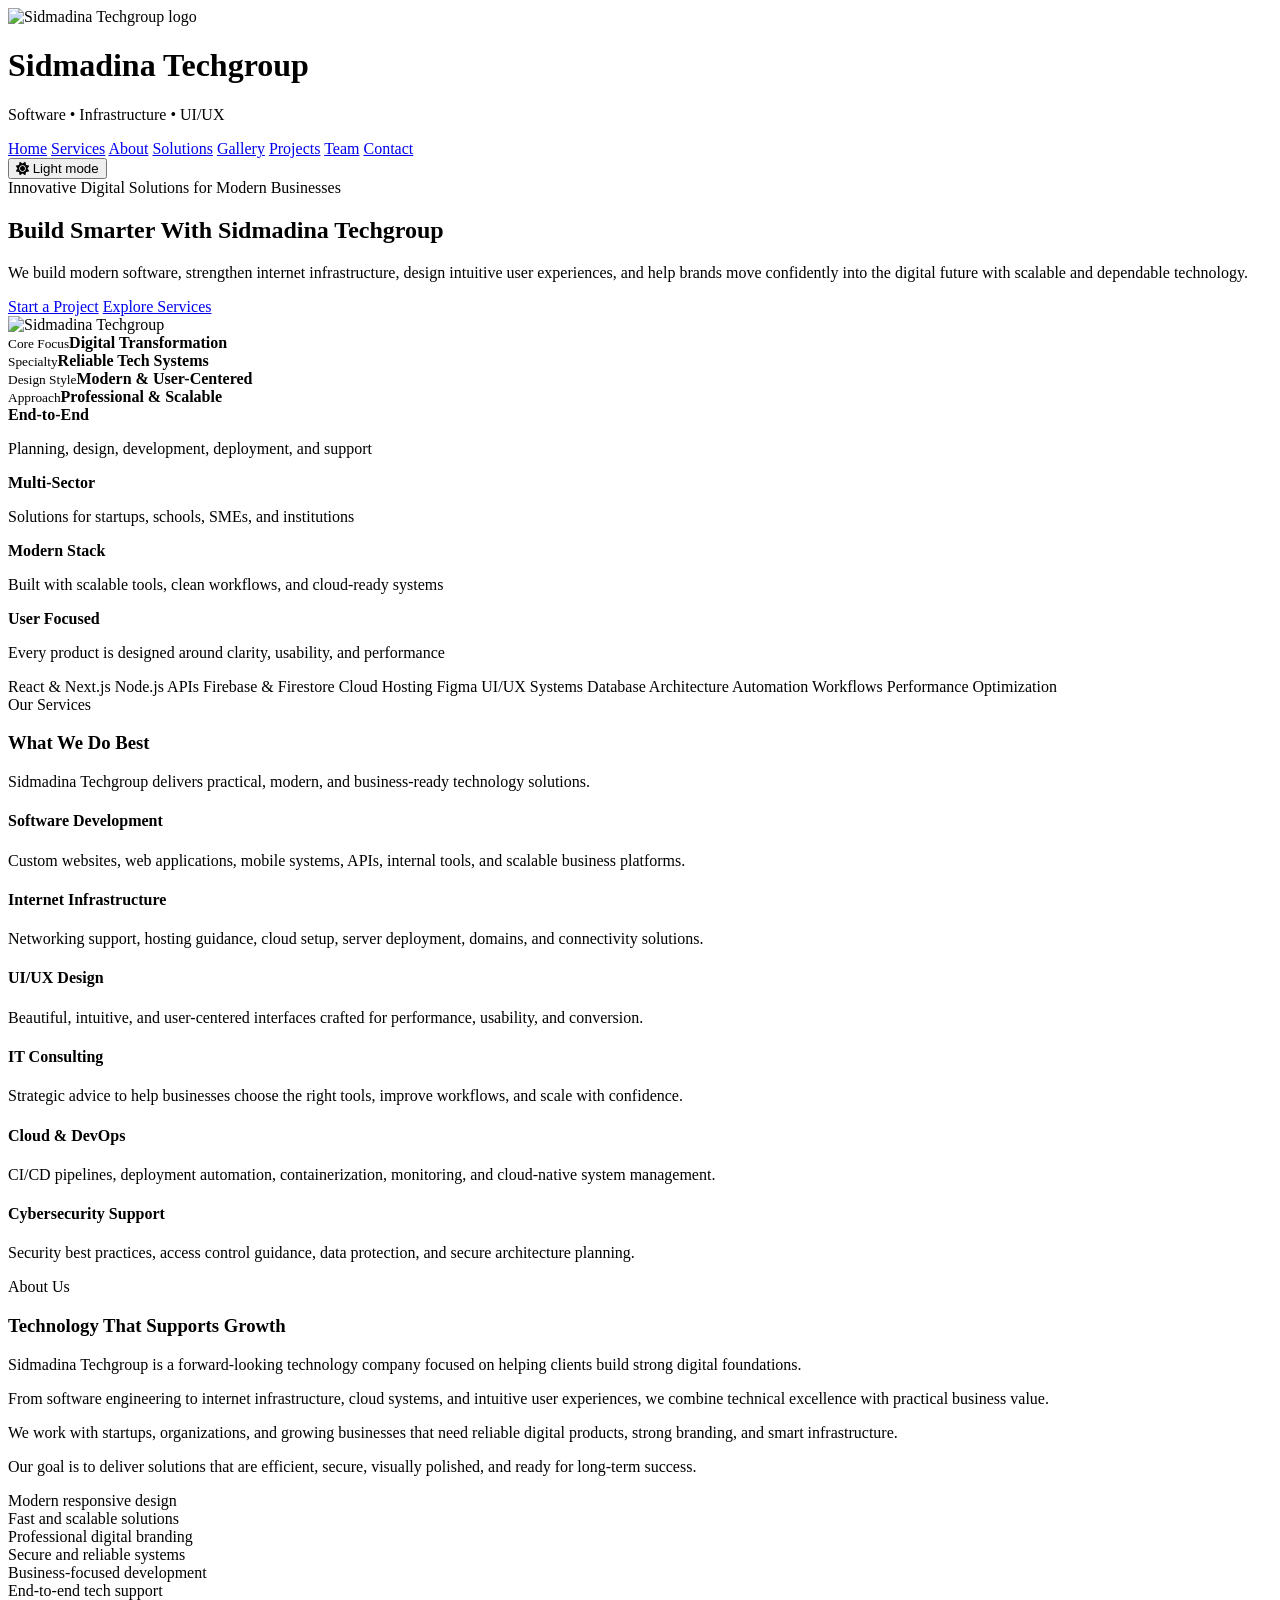
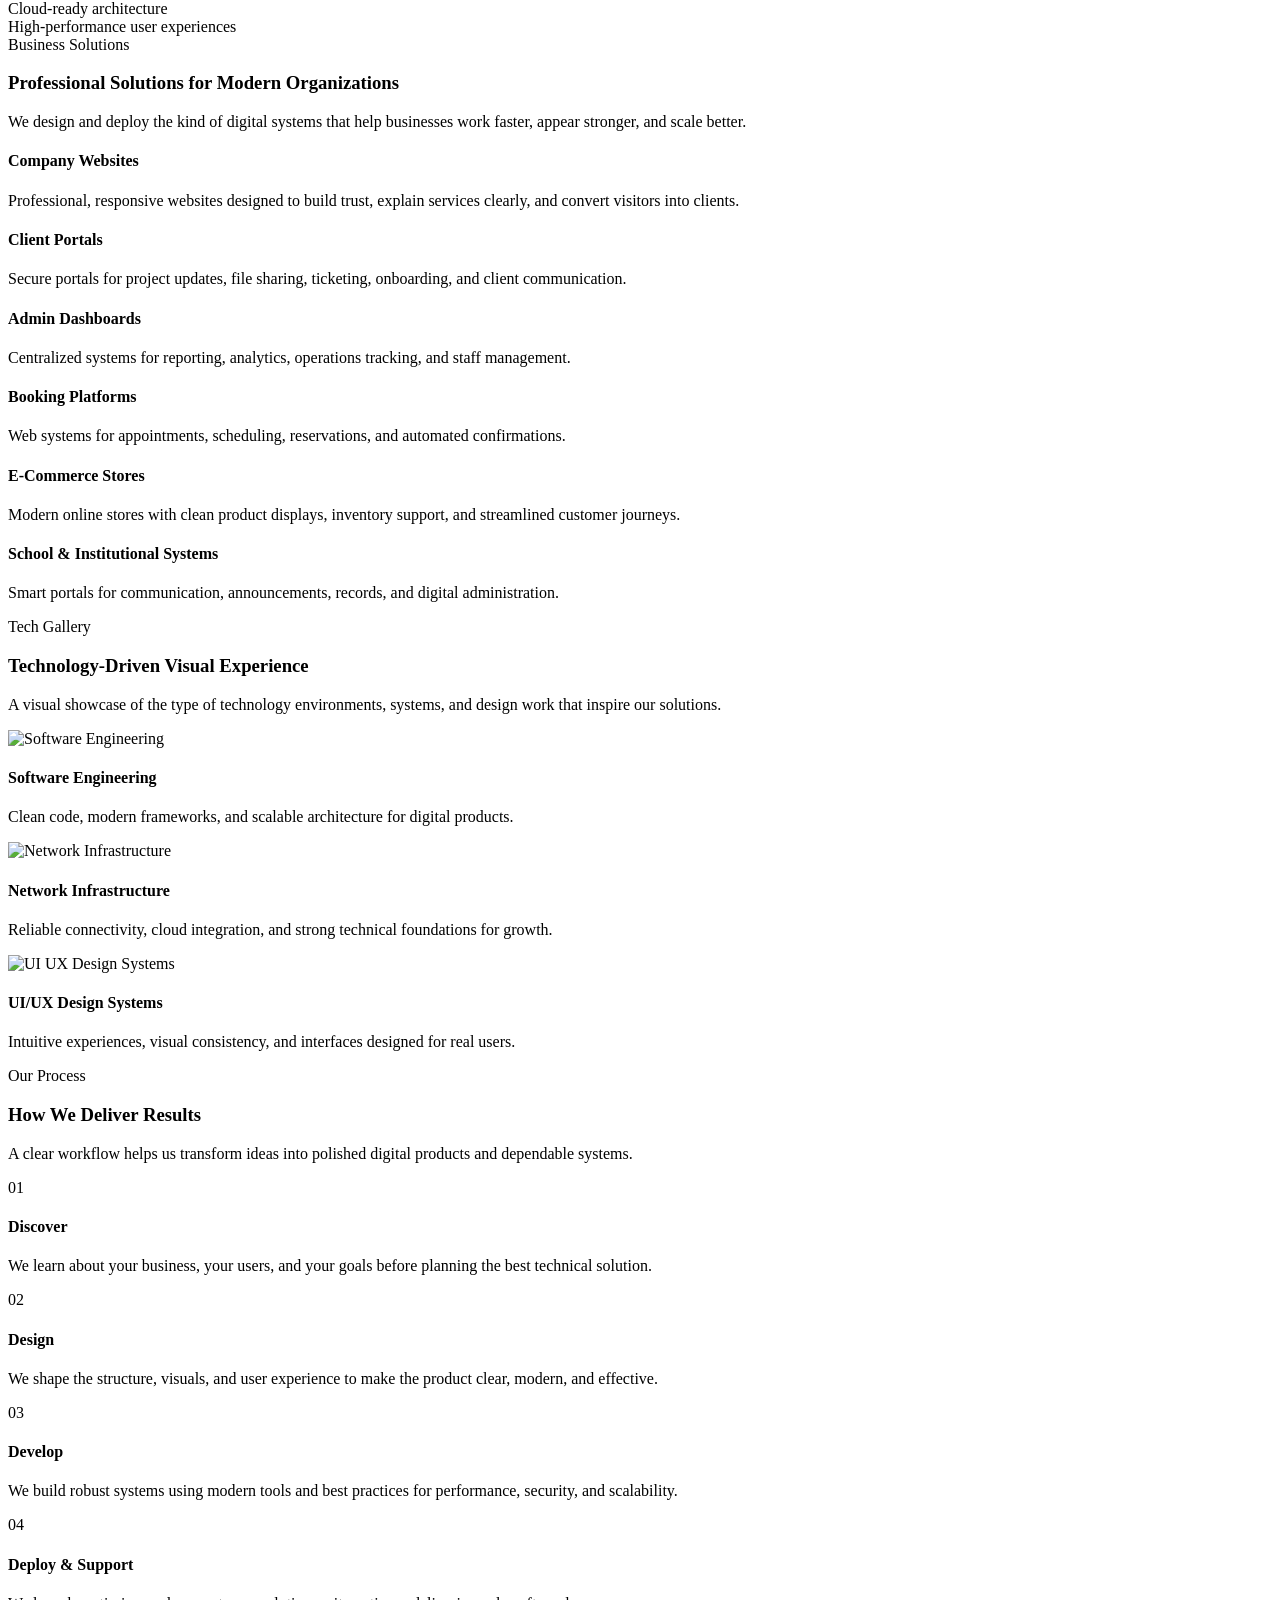
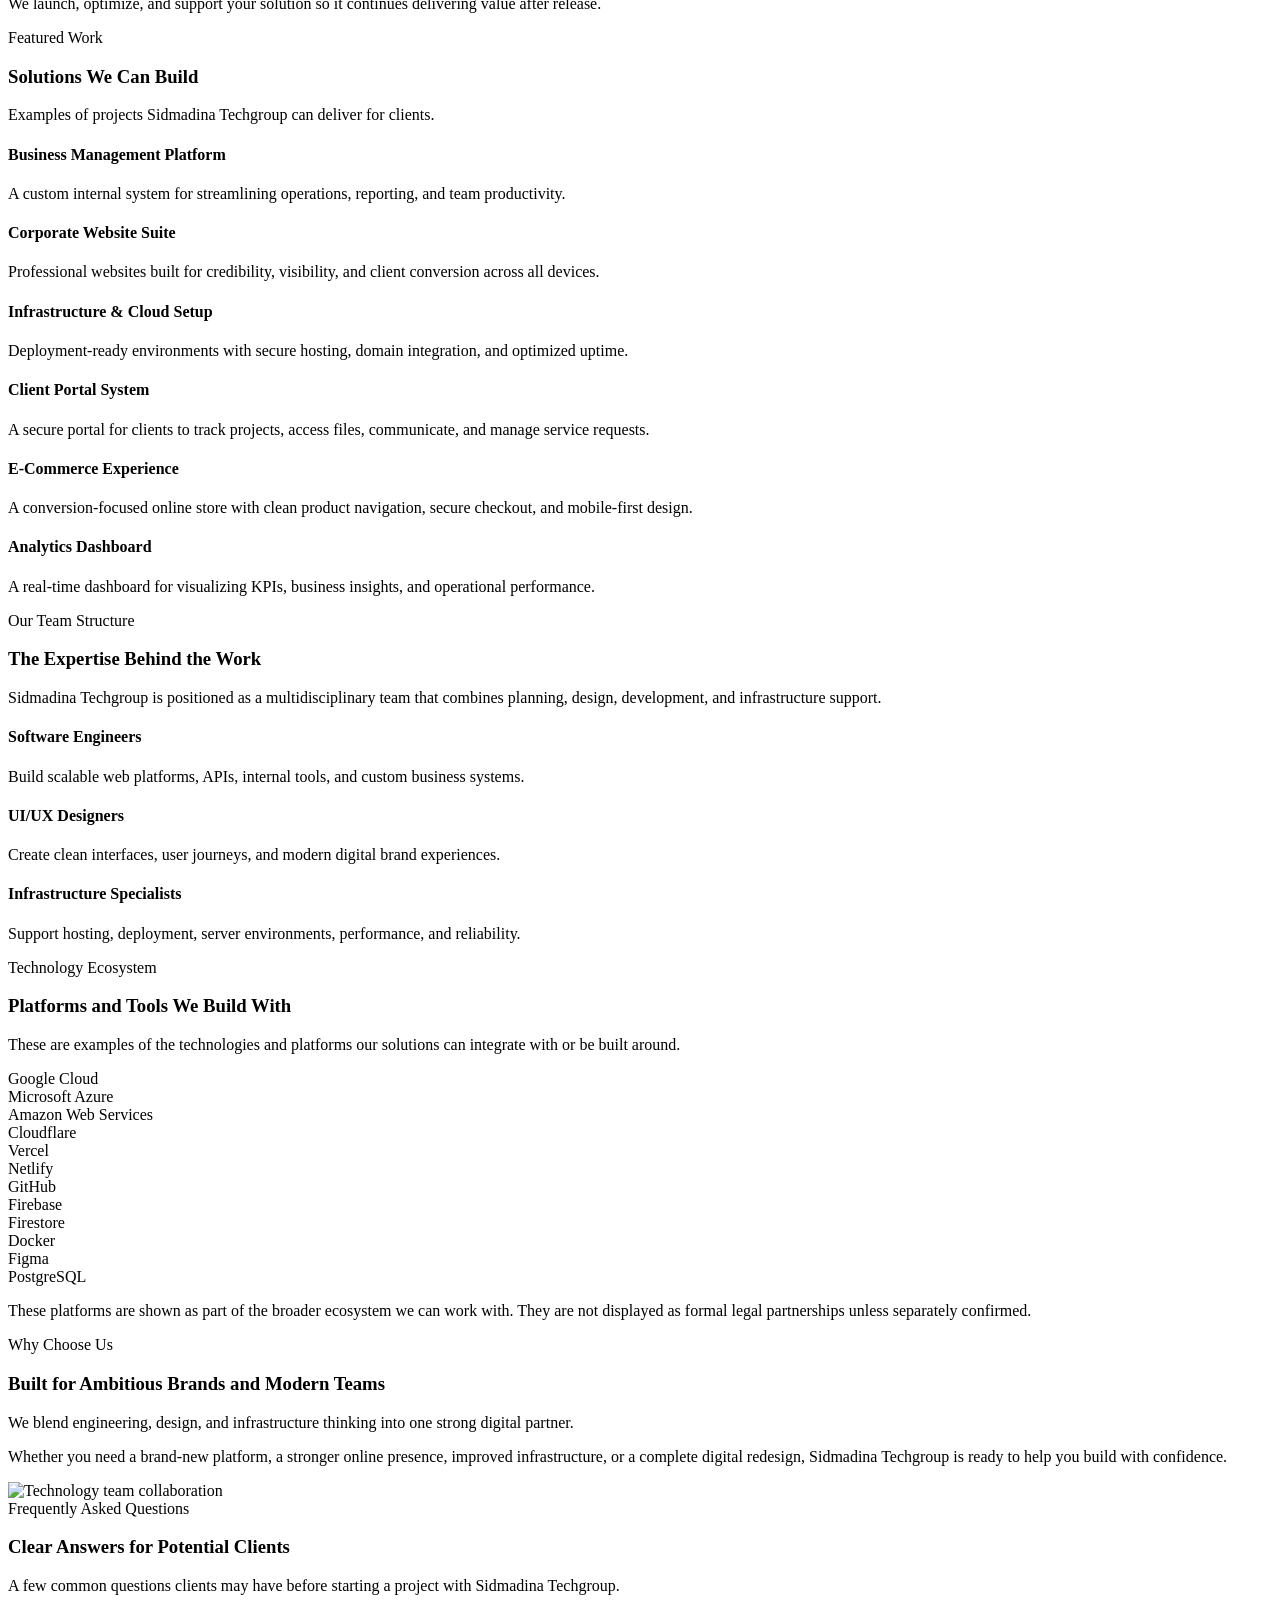
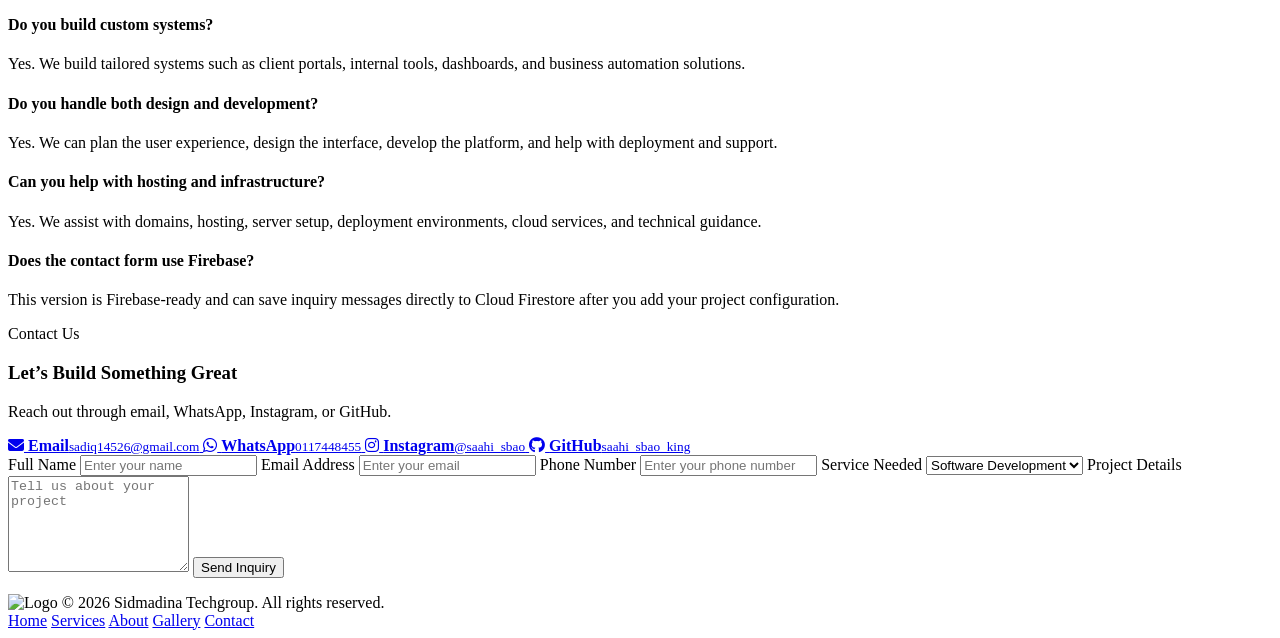
==== index.html @ fd9fa3b7 "Add initial index.html for Sidmadina Techgroup website This is a complete HTML document for the Sidm" ====
<!DOCTYPE html>
<html lang="en">
<head>
  <meta charset="UTF-8" />
  <meta name="viewport" content="width=device-width, initial-scale=1.0" />
  <title>Sidmadina Techgroup</title>
  <meta
    name="description"
    content="Sidmadina Techgroup offers software development, internet infrastructure, UI/UX design, cloud services, IT consulting, and digital transformation solutions."
  />
  <link rel="icon" type="image/jpeg" href="https://res.cloudinary.com/dripd0ze7/image/upload/q_auto/f_auto/v1775666069/6123a426-76a9-4afc-a856-b50411d13853_zz9xn4.jpg" />
  <link rel="preconnect" href="https://fonts.googleapis.com" />
  <link rel="preconnect" href="https://fonts.gstatic.com" crossorigin />
  <link href="https://fonts.googleapis.com/css2?family=Inter:wght@400;500;600;700;800&display=swap" rel="stylesheet" />
  <link rel="stylesheet" href="https://cdnjs.cloudflare.com/ajax/libs/font-awesome/6.5.2/css/all.min.css" />
  <link rel="stylesheet" href="styles.css" />
</head>
<body>
  <header>
    <div class="container navbar">
      <div class="brand">
        <img src="https://res.cloudinary.com/dripd0ze7/image/upload/q_auto/f_auto/v1775666069/6123a426-76a9-4afc-a856-b50411d13853_zz9xn4.jpg" alt="Sidmadina Techgroup logo" />
        <div>
          <h1>Sidmadina Techgroup</h1>
          <p class="brand-subtitle">Software • Infrastructure • UI/UX</p>
        </div>
      </div>

      <div class="nav-right">
        <nav>
          <a href="#home">Home</a>
          <a href="#services">Services</a>
          <a href="#about">About</a>
          <a href="#solutions">Solutions</a>
          <a href="#gallery">Gallery</a>
          <a href="#projects">Projects</a>
          <a href="#team">Team</a>
          <a href="#contact">Contact</a>
        </nav>

        <button class="theme-toggle" id="themeToggle" type="button" aria-label="Toggle theme">
          <i class="fa-solid fa-sun" id="themeIcon"></i>
          <span id="themeText">Light mode</span>
        </button>
      </div>
    </div>
  </header>

  <section class="hero" id="home">
    <div class="glow"></div>
    <div class="glow-2"></div>
    <div class="container hero-grid">
      <div>
        <div class="tag">Innovative Digital Solutions for Modern Businesses</div>
        <h2>Build Smarter With <span>Sidmadina Techgroup</span></h2>
        <p class="hero-text">
          We build modern software, strengthen internet infrastructure, design intuitive user experiences,
          and help brands move confidently into the digital future with scalable and dependable technology.
        </p>
        <div class="btn-group">
          <a href="#contact" class="btn btn-primary">Start a Project</a>
          <a href="#services" class="btn btn-secondary">Explore Services</a>
        </div>
      </div>

      <div class="hero-card">
        <img src="https://res.cloudinary.com/dripd0ze7/image/upload/q_auto/f_auto/v1775666069/6123a426-76a9-4afc-a856-b50411d13853_zz9xn4.jpg" alt="Sidmadina Techgroup" />
        <div class="stats-grid">
          <div class="stat-box"><small>Core Focus</small><strong>Digital Transformation</strong></div>
          <div class="stat-box"><small>Specialty</small><strong>Reliable Tech Systems</strong></div>
          <div class="stat-box"><small>Design Style</small><strong>Modern &amp; User-Centered</strong></div>
          <div class="stat-box"><small>Approach</small><strong>Professional &amp; Scalable</strong></div>
        </div>
      </div>
    </div>
  </section>

  <section class="section section-alt">
    <div class="container highlight-grid">
      <div class="highlight-card"><strong>End-to-End</strong><p>Planning, design, development, deployment, and support</p></div>
      <div class="highlight-card"><strong>Multi-Sector</strong><p>Solutions for startups, schools, SMEs, and institutions</p></div>
      <div class="highlight-card"><strong>Modern Stack</strong><p>Built with scalable tools, clean workflows, and cloud-ready systems</p></div>
      <div class="highlight-card"><strong>User Focused</strong><p>Every product is designed around clarity, usability, and performance</p></div>
    </div>
  </section>

  <section class="tech-strip">
    <div class="container tech-list">
      <span class="tech-chip">React &amp; Next.js</span>
      <span class="tech-chip">Node.js APIs</span>
      <span class="tech-chip">Firebase &amp; Firestore</span>
      <span class="tech-chip">Cloud Hosting</span>
      <span class="tech-chip">Figma UI/UX Systems</span>
      <span class="tech-chip">Database Architecture</span>
      <span class="tech-chip">Automation Workflows</span>
      <span class="tech-chip">Performance Optimization</span>
    </div>
  </section>

  <section class="section" id="services">
    <div class="container">
      <div class="section-title">
        <div class="mini">Our Services</div>
        <h3>What We Do Best</h3>
        <p>Sidmadina Techgroup delivers practical, modern, and business-ready technology solutions.</p>
      </div>

      <div class="services-grid">
        <div class="card"><h4>Software Development</h4><p>Custom websites, web applications, mobile systems, APIs, internal tools, and scalable business platforms.</p></div>
        <div class="card"><h4>Internet Infrastructure</h4><p>Networking support, hosting guidance, cloud setup, server deployment, domains, and connectivity solutions.</p></div>
        <div class="card"><h4>UI/UX Design</h4><p>Beautiful, intuitive, and user-centered interfaces crafted for performance, usability, and conversion.</p></div>
        <div class="card"><h4>IT Consulting</h4><p>Strategic advice to help businesses choose the right tools, improve workflows, and scale with confidence.</p></div>
        <div class="card"><h4>Cloud &amp; DevOps</h4><p>CI/CD pipelines, deployment automation, containerization, monitoring, and cloud-native system management.</p></div>
        <div class="card"><h4>Cybersecurity Support</h4><p>Security best practices, access control guidance, data protection, and secure architecture planning.</p></div>
      </div>
    </div>
  </section>

  <section class="section section-alt" id="about">
    <div class="container about-grid">
      <div class="about-text">
        <div class="section-title">
          <div class="mini">About Us</div>
          <h3>Technology That Supports Growth</h3>
          <p>Sidmadina Techgroup is a forward-looking technology company focused on helping clients build strong digital foundations.</p>
        </div>
        <p>From software engineering to internet infrastructure, cloud systems, and intuitive user experiences, we combine technical excellence with practical business value.</p>
        <p>We work with startups, organizations, and growing businesses that need reliable digital products, strong branding, and smart infrastructure.</p>
        <p>Our goal is to deliver solutions that are efficient, secure, visually polished, and ready for long-term success.</p>
      </div>

      <div class="features-grid">
        <div class="feature-box">Modern responsive design</div>
        <div class="feature-box">Fast and scalable solutions</div>
        <div class="feature-box">Professional digital branding</div>
        <div class="feature-box">Secure and reliable systems</div>
        <div class="feature-box">Business-focused development</div>
        <div class="feature-box">End-to-end tech support</div>
        <div class="feature-box">Cloud-ready architecture</div>
        <div class="feature-box">High-performance user experiences</div>
      </div>
    </div>
  </section>

  <section class="section" id="solutions">
    <div class="container">
      <div class="section-title">
        <div class="mini">Business Solutions</div>
        <h3>Professional Solutions for Modern Organizations</h3>
        <p>We design and deploy the kind of digital systems that help businesses work faster, appear stronger, and scale better.</p>
      </div>

      <div class="projects-grid">
        <div class="project-card"><h4>Company Websites</h4><p>Professional, responsive websites designed to build trust, explain services clearly, and convert visitors into clients.</p></div>
        <div class="project-card"><h4>Client Portals</h4><p>Secure portals for project updates, file sharing, ticketing, onboarding, and client communication.</p></div>
        <div class="project-card"><h4>Admin Dashboards</h4><p>Centralized systems for reporting, analytics, operations tracking, and staff management.</p></div>
        <div class="project-card"><h4>Booking Platforms</h4><p>Web systems for appointments, scheduling, reservations, and automated confirmations.</p></div>
        <div class="project-card"><h4>E-Commerce Stores</h4><p>Modern online stores with clean product displays, inventory support, and streamlined customer journeys.</p></div>
        <div class="project-card"><h4>School &amp; Institutional Systems</h4><p>Smart portals for communication, announcements, records, and digital administration.</p></div>
      </div>
    </div>
  </section>

  <section class="section" id="gallery">
    <div class="container">
      <div class="section-title">
        <div class="mini">Tech Gallery</div>
        <h3>Technology-Driven Visual Experience</h3>
        <p>A visual showcase of the type of technology environments, systems, and design work that inspire our solutions.</p>
      </div>

      <div class="gallery-grid">
        <div class="gallery-card">
          <img src="https://images.unsplash.com/photo-1498050108023-c5249f4df085?auto=format&fit=crop&w=1200&q=80" alt="Software Engineering" />
          <div class="gallery-content"><h4>Software Engineering</h4><p>Clean code, modern frameworks, and scalable architecture for digital products.</p></div>
        </div>
        <div class="gallery-card">
          <img src="https://images.unsplash.com/photo-1516321318423-f06f85e504b3?auto=format&fit=crop&w=1200&q=80" alt="Network Infrastructure" />
          <div class="gallery-content"><h4>Network Infrastructure</h4><p>Reliable connectivity, cloud integration, and strong technical foundations for growth.</p></div>
        </div>
        <div class="gallery-card">
          <img src="https://images.unsplash.com/photo-1558655146-9f40138edfeb?auto=format&fit=crop&w=1200&q=80" alt="UI UX Design Systems" />
          <div class="gallery-content"><h4>UI/UX Design Systems</h4><p>Intuitive experiences, visual consistency, and interfaces designed for real users.</p></div>
        </div>
      </div>
    </div>
  </section>

  <section class="section section-alt">
    <div class="container">
      <div class="section-title">
        <div class="mini">Our Process</div>
        <h3>How We Deliver Results</h3>
        <p>A clear workflow helps us transform ideas into polished digital products and dependable systems.</p>
      </div>

      <div class="process-grid">
        <div class="process-card"><div class="step-number">01</div><h4>Discover</h4><p>We learn about your business, your users, and your goals before planning the best technical solution.</p></div>
        <div class="process-card"><div class="step-number">02</div><h4>Design</h4><p>We shape the structure, visuals, and user experience to make the product clear, modern, and effective.</p></div>
        <div class="process-card"><div class="step-number">03</div><h4>Develop</h4><p>We build robust systems using modern tools and best practices for performance, security, and scalability.</p></div>
        <div class="process-card"><div class="step-number">04</div><h4>Deploy &amp; Support</h4><p>We launch, optimize, and support your solution so it continues delivering value after release.</p></div>
      </div>
    </div>
  </section>

  <section class="section section-alt" id="projects">
    <div class="container">
      <div class="section-title">
        <div class="mini">Featured Work</div>
        <h3>Solutions We Can Build</h3>
        <p>Examples of projects Sidmadina Techgroup can deliver for clients.</p>
      </div>

      <div class="projects-grid">
        <div class="project-card"><h4>Business Management Platform</h4><p>A custom internal system for streamlining operations, reporting, and team productivity.</p></div>
        <div class="project-card"><h4>Corporate Website Suite</h4><p>Professional websites built for credibility, visibility, and client conversion across all devices.</p></div>
        <div class="project-card"><h4>Infrastructure &amp; Cloud Setup</h4><p>Deployment-ready environments with secure hosting, domain integration, and optimized uptime.</p></div>
        <div class="project-card"><h4>Client Portal System</h4><p>A secure portal for clients to track projects, access files, communicate, and manage service requests.</p></div>
        <div class="project-card"><h4>E-Commerce Experience</h4><p>A conversion-focused online store with clean product navigation, secure checkout, and mobile-first design.</p></div>
        <div class="project-card"><h4>Analytics Dashboard</h4><p>A real-time dashboard for visualizing KPIs, business insights, and operational performance.</p></div>
      </div>
    </div>
  </section>

  <section class="section section-alt" id="team">
    <div class="container">
      <div class="section-title">
        <div class="mini">Our Team Structure</div>
        <h3>The Expertise Behind the Work</h3>
        <p>Sidmadina Techgroup is positioned as a multidisciplinary team that combines planning, design, development, and infrastructure support.</p>
      </div>

      <div class="values-grid">
        <div class="value-card"><h4>Software Engineers</h4><p>Build scalable web platforms, APIs, internal tools, and custom business systems.</p></div>
        <div class="value-card"><h4>UI/UX Designers</h4><p>Create clean interfaces, user journeys, and modern digital brand experiences.</p></div>
        <div class="value-card"><h4>Infrastructure Specialists</h4><p>Support hosting, deployment, server environments, performance, and reliability.</p></div>
      </div>
    </div>
  </section>

  <section class="section section-alt">
    <div class="container">
      <div class="section-title">
        <div class="mini">Technology Ecosystem</div>
        <h3>Platforms and Tools We Build With</h3>
        <p>These are examples of the technologies and platforms our solutions can integrate with or be built around.</p>
      </div>

      <div class="ecosystem-grid">
        <div class="ecosystem-item">Google Cloud</div>
        <div class="ecosystem-item">Microsoft Azure</div>
        <div class="ecosystem-item">Amazon Web Services</div>
        <div class="ecosystem-item">Cloudflare</div>
        <div class="ecosystem-item">Vercel</div>
        <div class="ecosystem-item">Netlify</div>
        <div class="ecosystem-item">GitHub</div>
        <div class="ecosystem-item">Firebase</div>
        <div class="ecosystem-item">Firestore</div>
        <div class="ecosystem-item">Docker</div>
        <div class="ecosystem-item">Figma</div>
        <div class="ecosystem-item">PostgreSQL</div>
      </div>
      <p class="notice">These platforms are shown as part of the broader ecosystem we can work with. They are not displayed as formal legal partnerships unless separately confirmed.</p>
    </div>
  </section>

  <section class="section section-alt">
    <div class="container why-grid">
      <div>
        <div class="section-title">
          <div class="mini">Why Choose Us</div>
          <h3>Built for Ambitious Brands and Modern Teams</h3>
          <p>We blend engineering, design, and infrastructure thinking into one strong digital partner.</p>
        </div>
        <p class="muted">Whether you need a brand-new platform, a stronger online presence, improved infrastructure, or a complete digital redesign, Sidmadina Techgroup is ready to help you build with confidence.</p>
      </div>

      <div class="why-image">
        <img src="https://images.unsplash.com/photo-1531482615713-2afd69097998?auto=format&fit=crop&w=1400&q=80" alt="Technology team collaboration" />
      </div>
    </div>
  </section>

  <section class="section section-alt">
    <div class="container">
      <div class="section-title">
        <div class="mini">Frequently Asked Questions</div>
        <h3>Clear Answers for Potential Clients</h3>
        <p>A few common questions clients may have before starting a project with Sidmadina Techgroup.</p>
      </div>

      <div class="faq-grid">
        <div class="faq-card"><h4>Do you build custom systems?</h4><p>Yes. We build tailored systems such as client portals, internal tools, dashboards, and business automation solutions.</p></div>
        <div class="faq-card"><h4>Do you handle both design and development?</h4><p>Yes. We can plan the user experience, design the interface, develop the platform, and help with deployment and support.</p></div>
        <div class="faq-card"><h4>Can you help with hosting and infrastructure?</h4><p>Yes. We assist with domains, hosting, server setup, deployment environments, cloud services, and technical guidance.</p></div>
        <div class="faq-card"><h4>Does the contact form use Firebase?</h4><p>This version is Firebase-ready and can save inquiry messages directly to Cloud Firestore after you add your project configuration.</p></div>
      </div>
    </div>
  </section>

  <section class="section" id="contact">
    <div class="container contact-grid">
      <div class="contact-panel">
        <div class="section-title">
          <div class="mini">Contact Us</div>
          <h3>Let’s Build Something Great</h3>
          <p>Reach out through email, WhatsApp, Instagram, or GitHub.</p>
        </div>

        <div class="contact-links">
          <a class="contact-link" href="mailto:sadiq14526@gmail.com">
            <span class="contact-icon"><i class="fa-solid fa-envelope"></i></span>
            <span class="contact-details"><strong>Email</strong><small>sadiq14526@gmail.com</small></span>
          </a>
          <a class="contact-link" href="https://wa.me/254117448455" target="_blank" rel="noreferrer">
            <span class="contact-icon"><i class="fa-brands fa-whatsapp"></i></span>
            <span class="contact-details"><strong>WhatsApp</strong><small>0117448455</small></span>
          </a>
          <a class="contact-link" href="https://instagram.com/saahi_sbao" target="_blank" rel="noreferrer">
            <span class="contact-icon"><i class="fa-brands fa-instagram"></i></span>
            <span class="contact-details"><strong>Instagram</strong><small>@saahi_sbao</small></span>
          </a>
          <a class="contact-link" href="https://github.com/saahi_sbao_king" target="_blank" rel="noreferrer">
            <span class="contact-icon"><i class="fa-brands fa-github"></i></span>
            <span class="contact-details"><strong>GitHub</strong><small>saahi_sbao_king</small></span>
          </a>
        </div>
      </div>

      <div class="form-panel">
        <form class="contact-form" id="contactForm">
          <label for="name">Full Name</label>
          <input id="name" name="name" type="text" placeholder="Enter your name" required />

          <label for="email">Email Address</label>
          <input id="email" name="email" type="email" placeholder="Enter your email" required />

          <label for="phone">Phone Number</label>
          <input id="phone" name="phone" type="tel" placeholder="Enter your phone number" />

          <label for="service">Service Needed</label>
          <select id="service" name="service">
            <option value="Software Development">Software Development</option>
            <option value="Internet Infrastructure">Internet Infrastructure</option>
            <option value="UI/UX Design">UI/UX Design</option>
            <option value="IT Consulting">IT Consulting</option>
            <option value="Cloud & DevOps">Cloud & DevOps</option>
            <option value="Cybersecurity Support">Cybersecurity Support</option>
          </select>

          <label for="message">Project Details</label>
          <textarea id="message" name="message" rows="6" placeholder="Tell us about your project" required></textarea>

          <button type="submit" class="btn btn-primary submit-btn">Send Inquiry</button>
          <p id="formStatus" class="form-status"></p>
        </form>
      </div>
    </div>
  </section>

  <footer>
    <div class="container footer-wrap">
      <div class="footer-brand">
        <img src="https://res.cloudinary.com/dripd0ze7/image/upload/q_auto/f_auto/v1775666069/6123a426-76a9-4afc-a856-b50411d13853_zz9xn4.jpg" alt="Logo" />
        <span>© 2026 Sidmadina Techgroup. All rights reserved.</span>
      </div>

      <div class="footer-links">
        <a href="#home">Home</a>
        <a href="#services">Services</a>
        <a href="#about">About</a>
        <a href="#gallery">Gallery</a>
        <a href="#contact">Contact</a>
      </div>
    </div>
  </footer>

  <script type="module" src="script.js"></script>
</body>
</html>
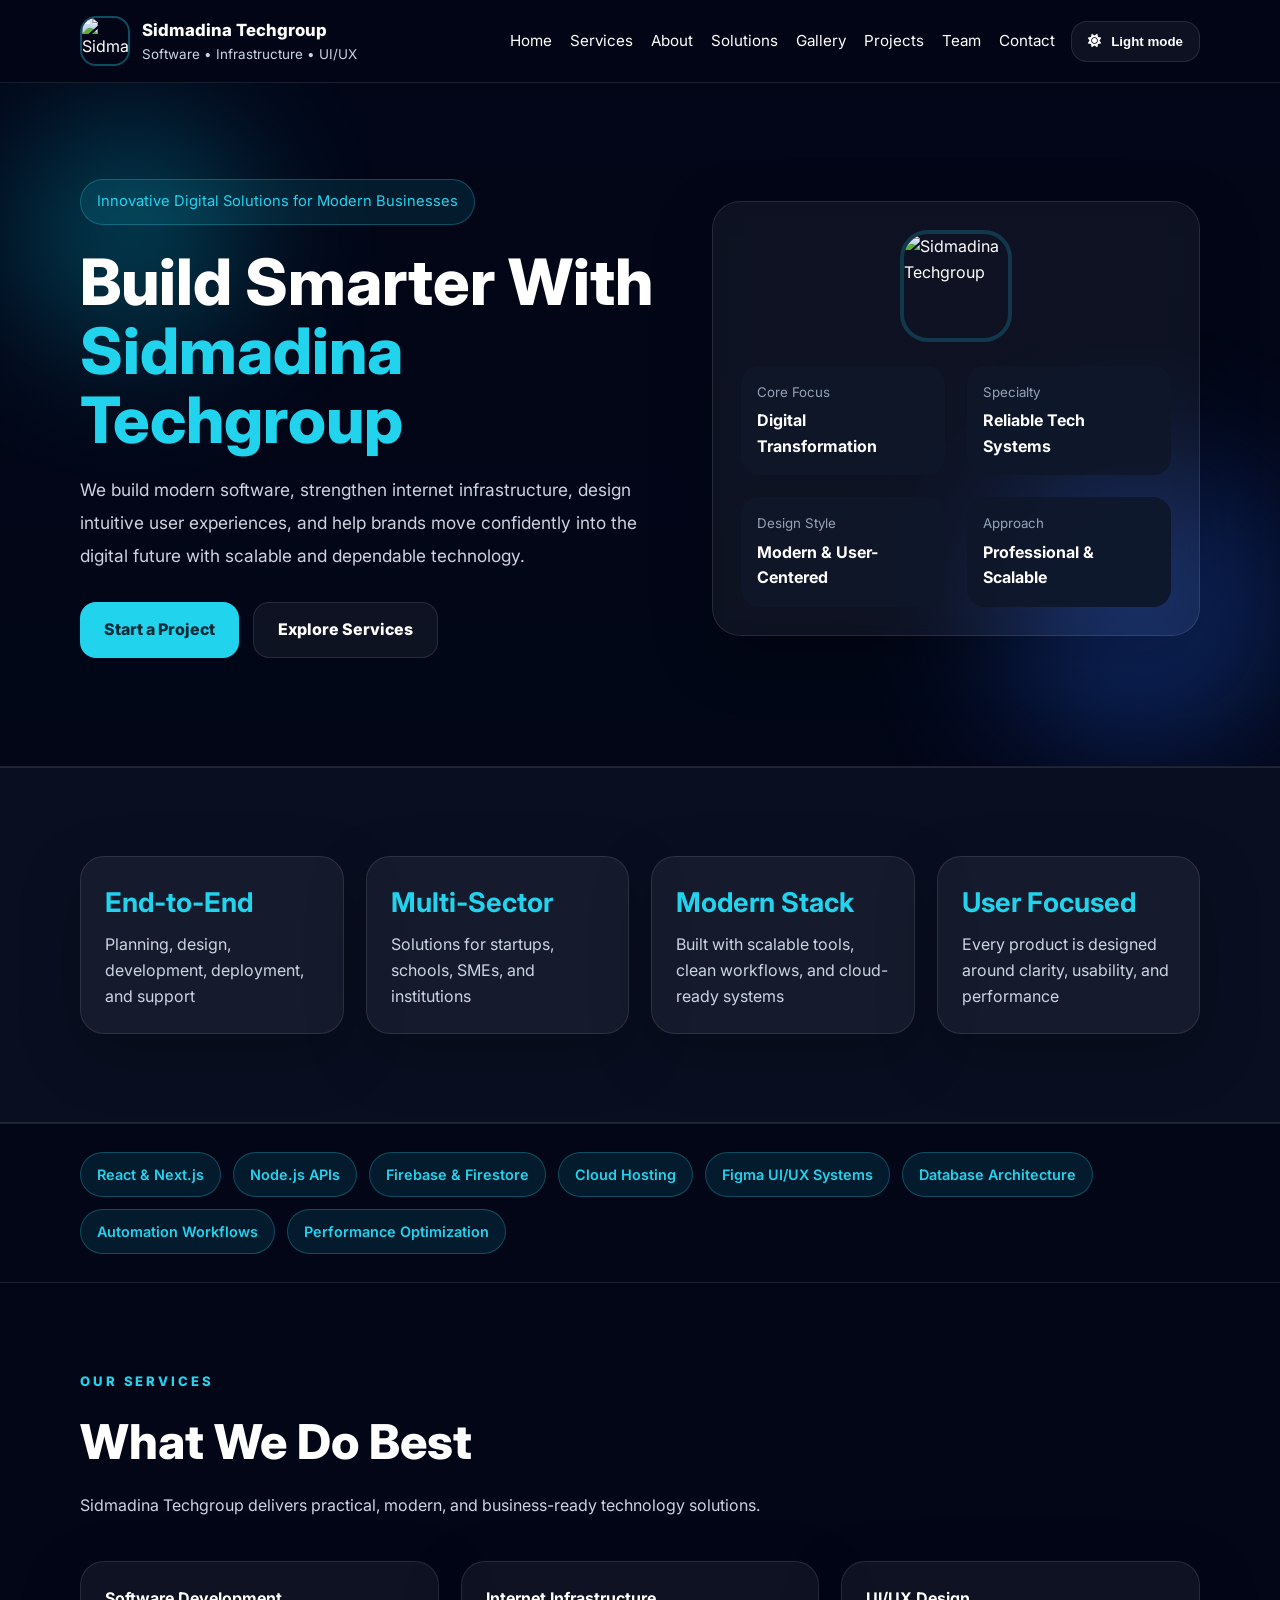
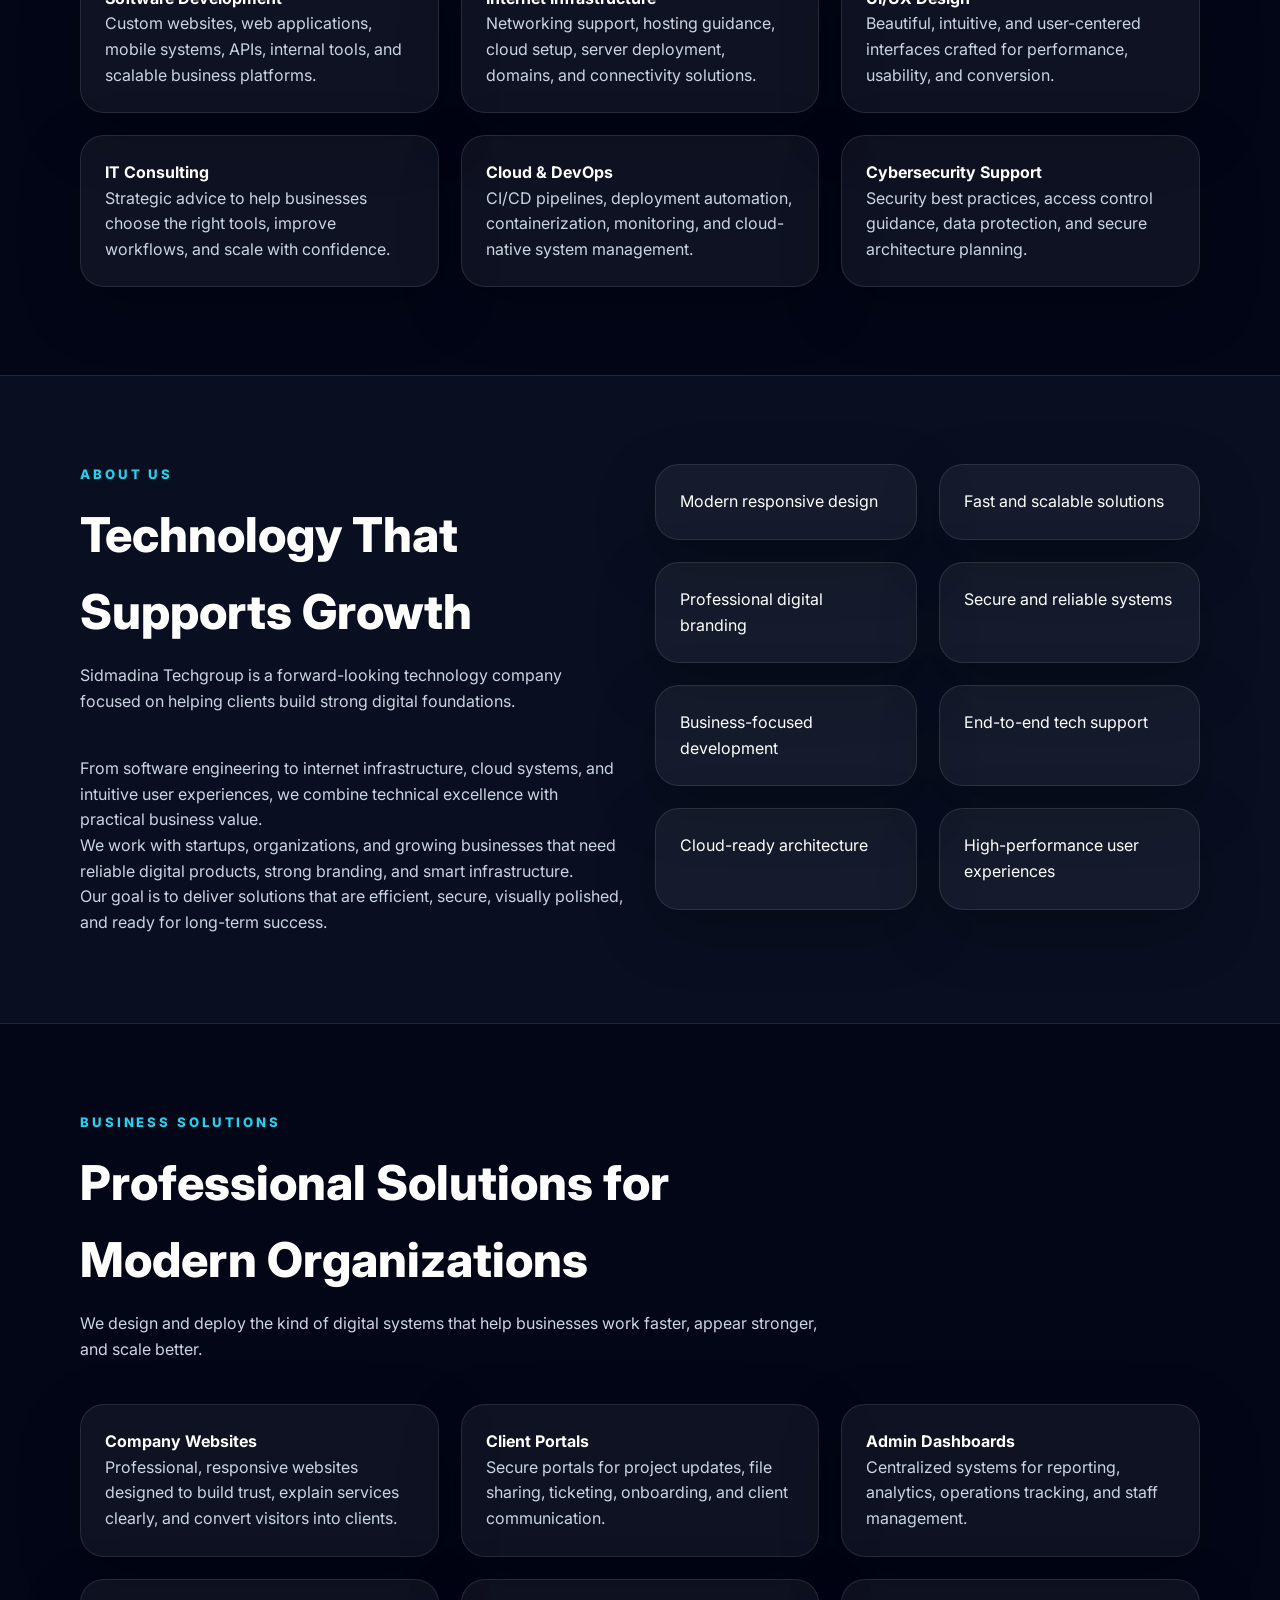
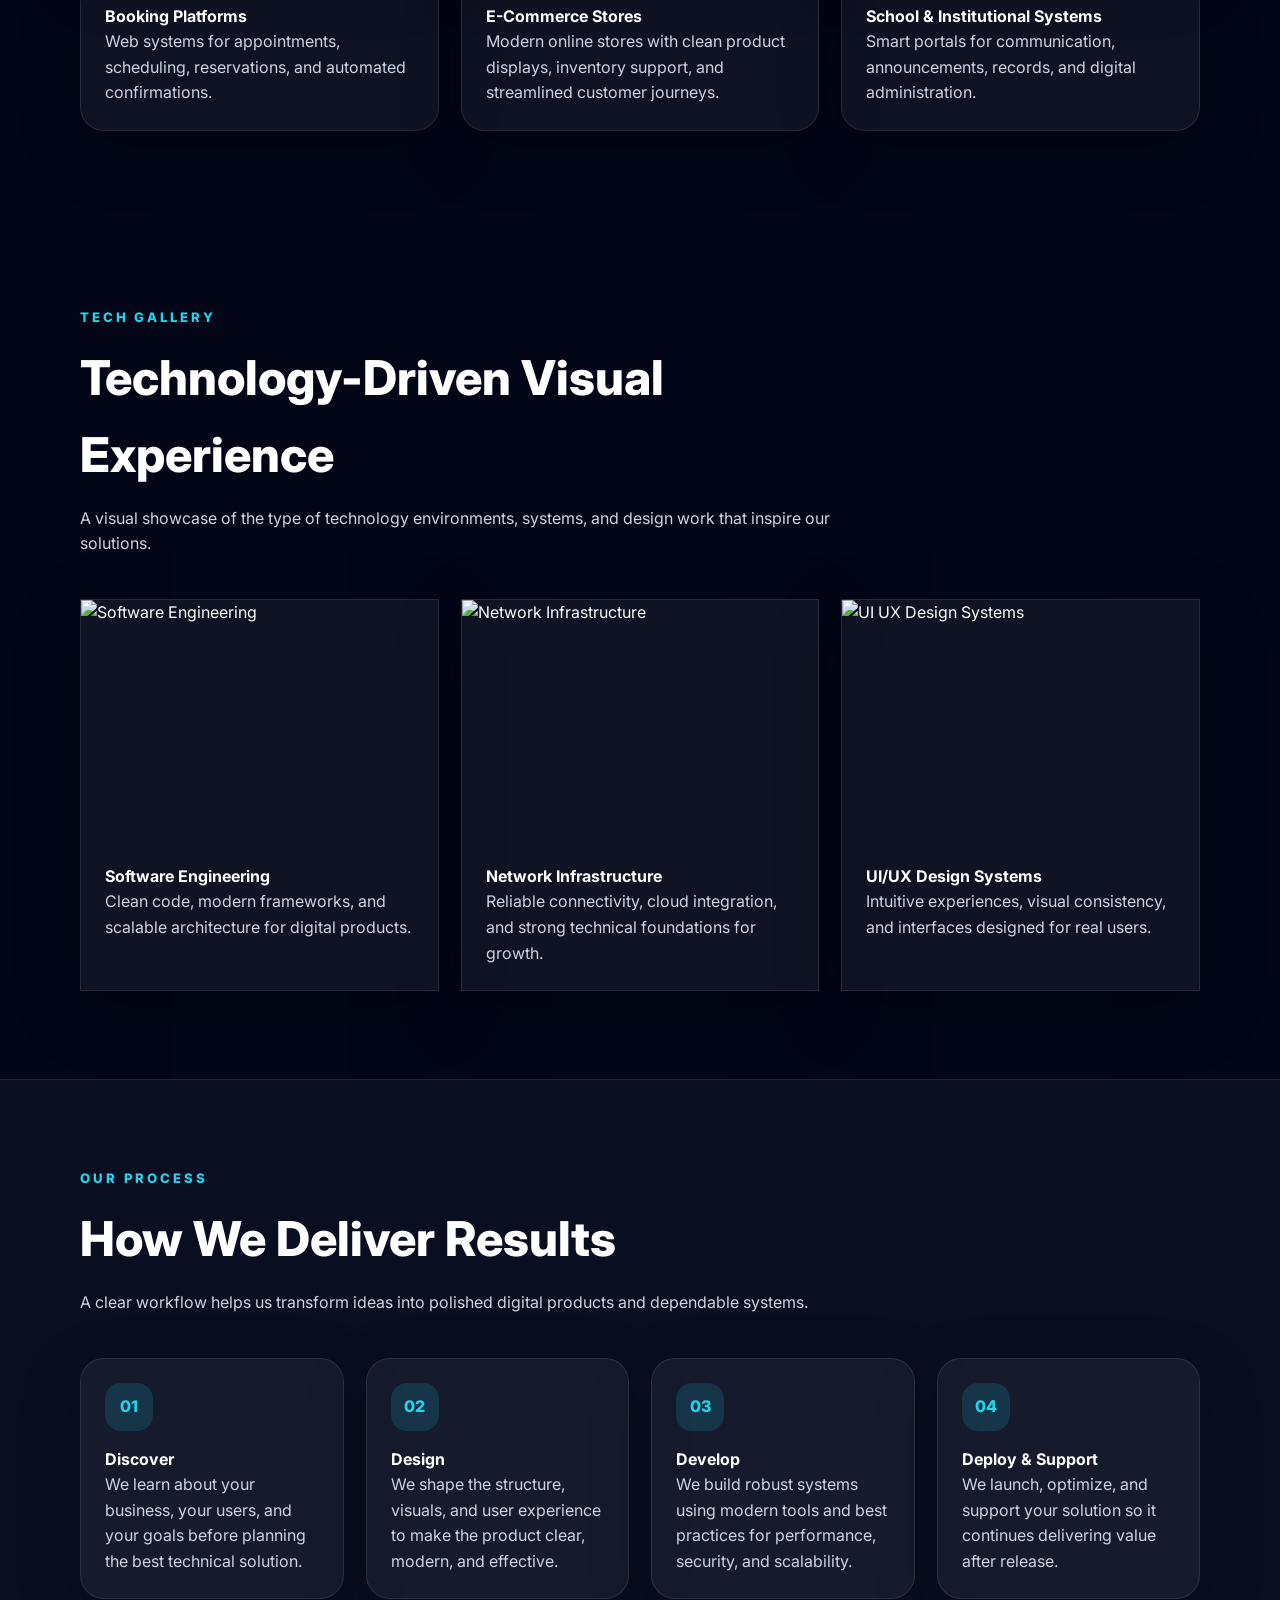
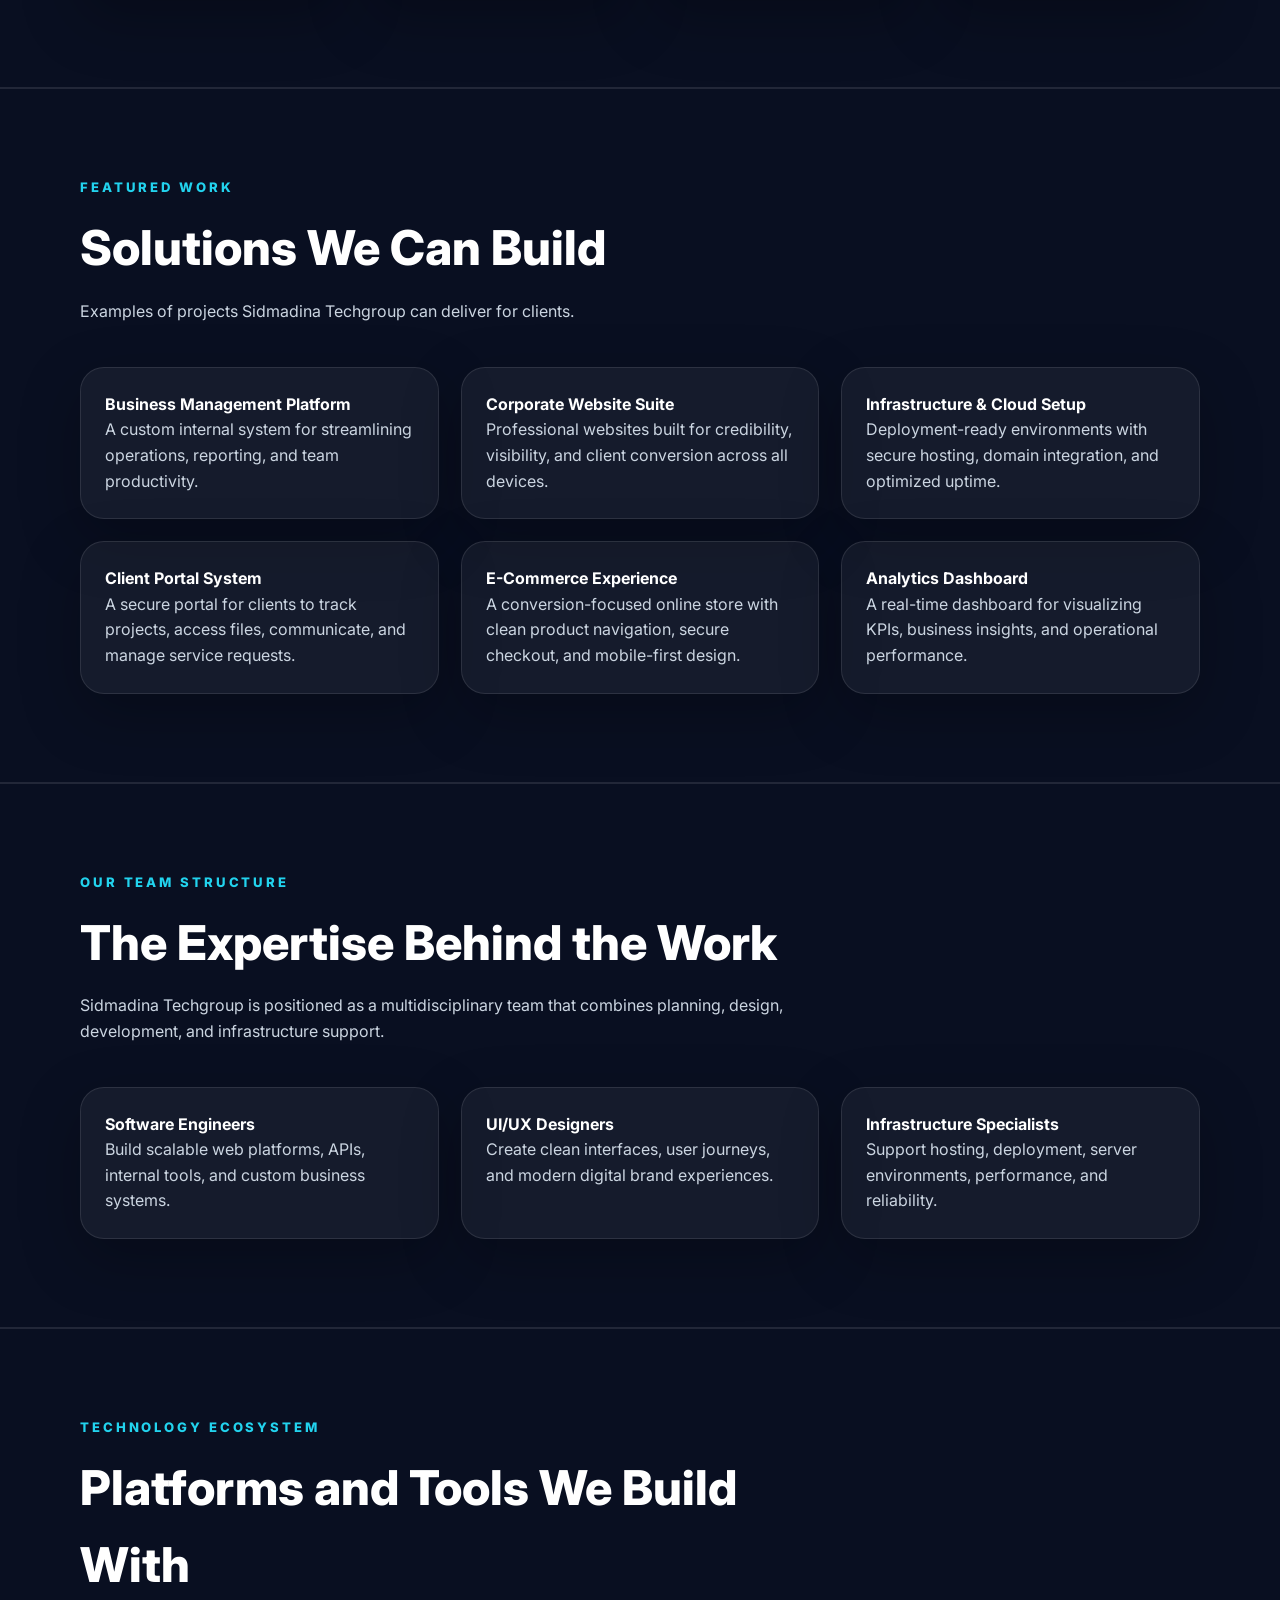
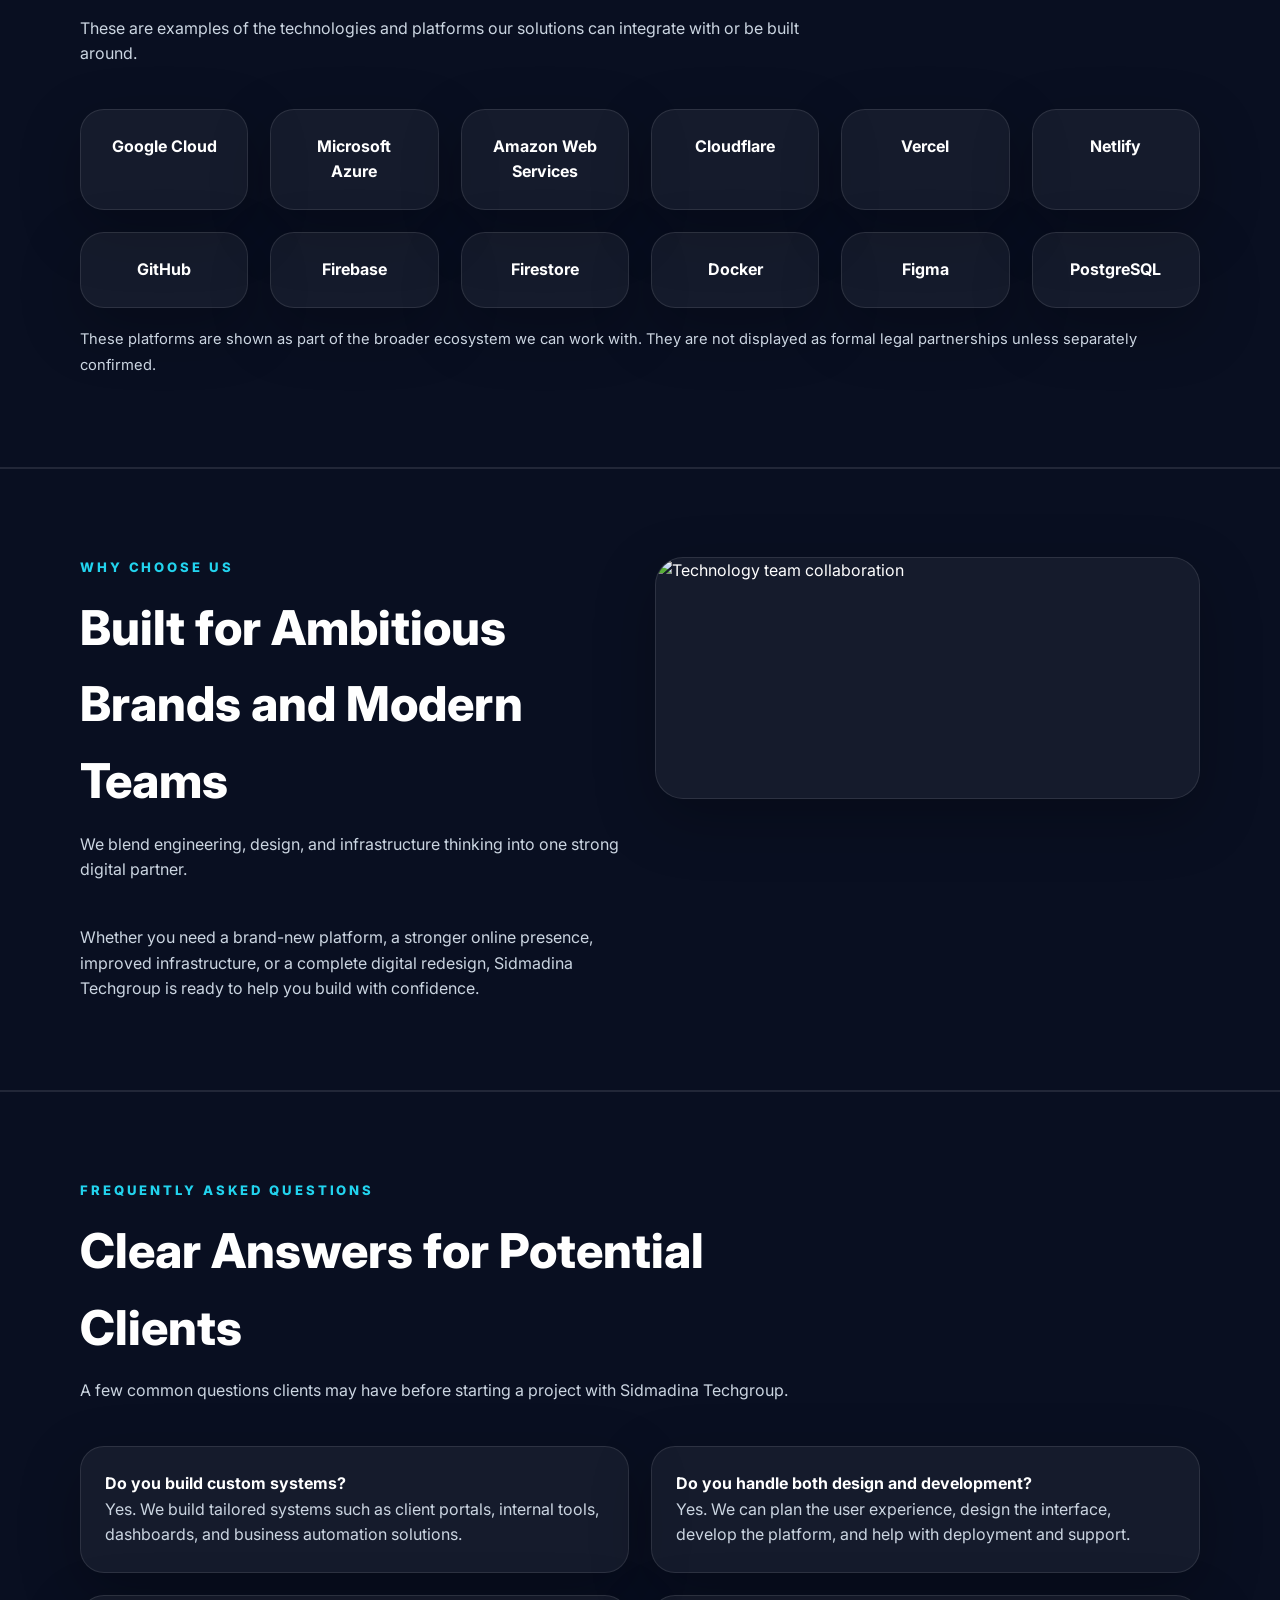
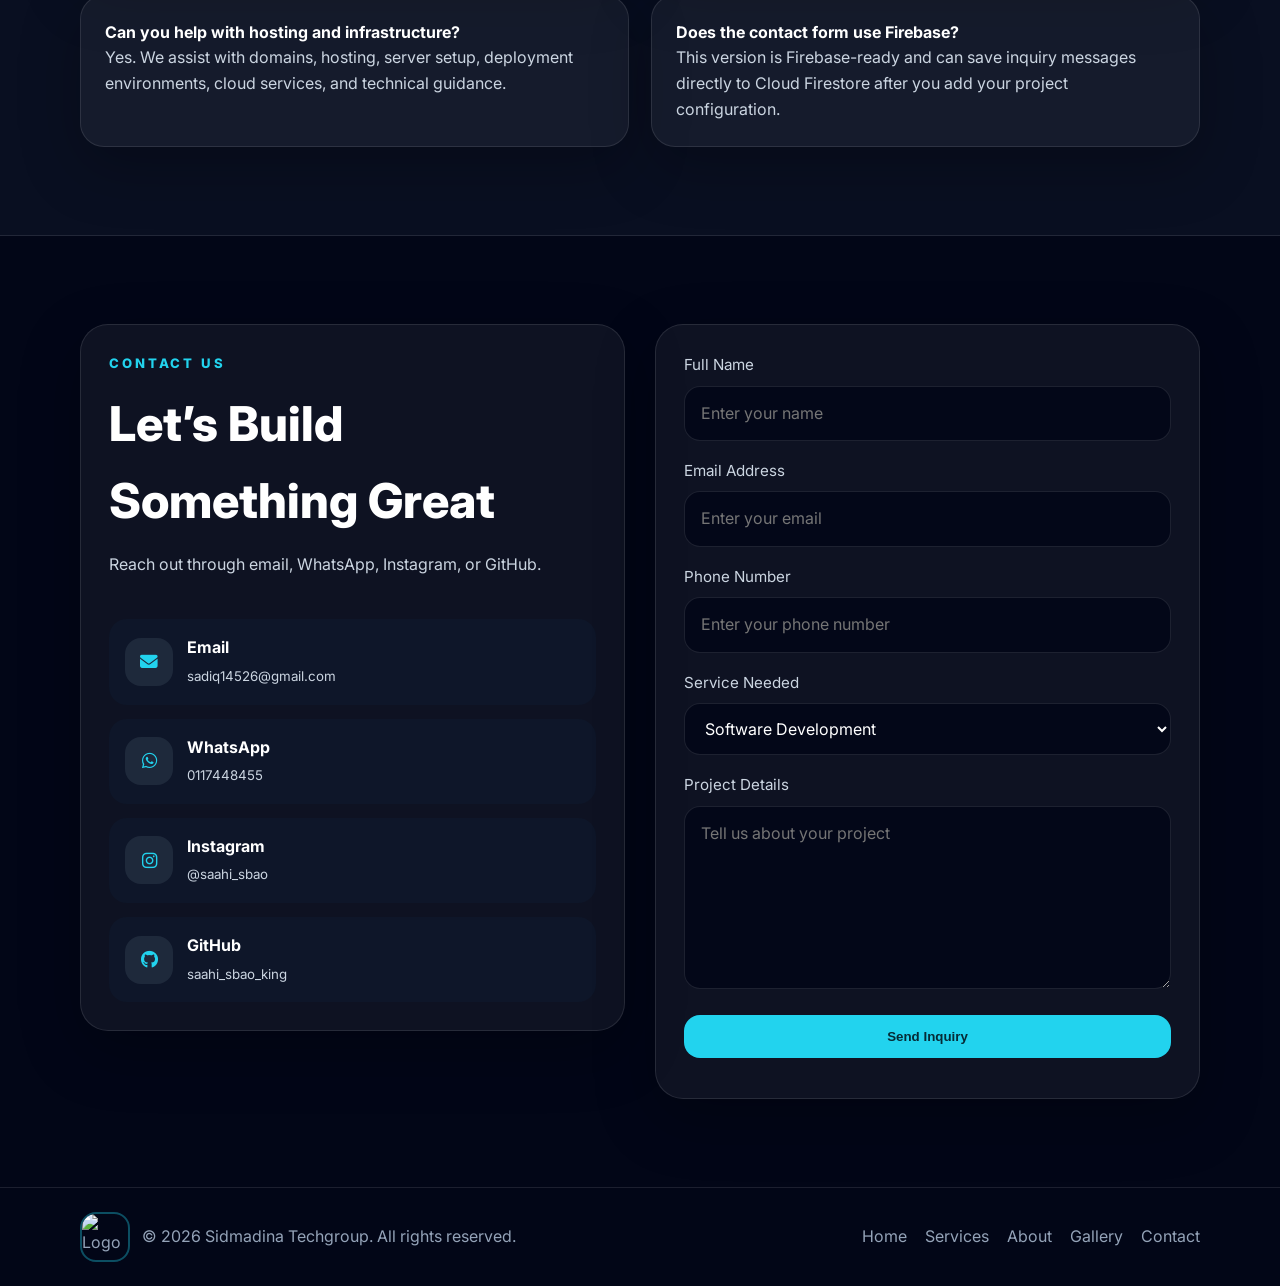
==== commit fd559844: "Update title from 'Sidmadina Techgroup' to 'Sidmadina Technologies'" ====
--- a/index.html
+++ b/index.html
@@ -3,7 +3,7 @@
 <head>
   <meta charset="UTF-8" />
   <meta name="viewport" content="width=device-width, initial-scale=1.0" />
-  <title>Sidmadina Techgroup</title>
+  <title>Sidmadina Technologies</title>
   <meta
     name="description"
     content="Sidmadina Techgroup offers software development, internet infrastructure, UI/UX design, cloud services, IT consulting, and digital transformation solutions."
--- a/styles.css
+++ b/styles.css
@@ -0,0 +1,679 @@
+:root {
+  --bg: #020617;
+  --bg-soft: rgba(255, 255, 255, 0.05);
+  --bg-soft-2: rgba(15, 23, 42, 0.92);
+  --text: #ffffff;
+  --muted: #cbd5e1;
+  --muted-2: #94a3b8;
+  --border: rgba(255, 255, 255, 0.1);
+  --accent: #22d3ee;
+  --accent-strong: #06b6d4;
+  --chip-bg: rgba(34, 211, 238, 0.1);
+  --section: rgba(15, 23, 42, 0.55);
+  --shadow: 0 20px 60px rgba(0, 0, 0, 0.25);
+  --hero-overlay: linear-gradient(rgba(2, 6, 23, 0.84), rgba(2, 6, 23, 0.92));
+  --hero-text: #ffffff;
+  --input-bg: rgba(2, 6, 23, 0.8);
+  --input-border: rgba(255, 255, 255, 0.1);
+  --contact-icon-bg: #1e293b;
+  --footer-bg: #020617;
+  --success: #22c55e;
+  --danger: #ef4444;
+}
+
+body.light-mode {
+  --bg: #f1f5f9;
+  --bg-soft: #ffffff;
+  --bg-soft-2: #e2e8f0;
+  --text: #0f172a;
+  --muted: #475569;
+  --muted-2: #64748b;
+  --border: rgba(148, 163, 184, 0.35);
+  --accent: #0891b2;
+  --accent-strong: #0e7490;
+  --chip-bg: rgba(34, 211, 238, 0.14);
+  --section: #ffffff;
+  --shadow: 0 16px 40px rgba(148, 163, 184, 0.18);
+  --hero-overlay: linear-gradient(rgba(248, 250, 252, 0.88), rgba(241, 245, 249, 0.94));
+  --hero-text: #0f172a;
+  --input-bg: #ffffff;
+  --input-border: rgba(148, 163, 184, 0.5);
+  --contact-icon-bg: #ffffff;
+  --footer-bg: #ffffff;
+}
+
+* {
+  margin: 0;
+  padding: 0;
+  box-sizing: border-box;
+  scroll-behavior: smooth;
+}
+
+body {
+  font-family: "Inter", sans-serif;
+  background: var(--bg);
+  color: var(--text);
+  line-height: 1.6;
+  transition: background 0.3s ease, color 0.3s ease;
+}
+
+a {
+  text-decoration: none;
+  color: inherit;
+}
+
+img {
+  display: block;
+  max-width: 100%;
+}
+
+.container {
+  width: min(1120px, 92%);
+  margin: 0 auto;
+}
+
+.section {
+  padding: 88px 0;
+}
+
+.section-alt {
+  background: var(--section);
+  border-top: 1px solid var(--border);
+  border-bottom: 1px solid var(--border);
+}
+
+.section-title {
+  max-width: 760px;
+  margin-bottom: 42px;
+}
+
+.mini {
+  color: var(--accent);
+  text-transform: uppercase;
+  letter-spacing: 0.22em;
+  font-size: 0.82rem;
+  font-weight: 800;
+  margin-bottom: 12px;
+}
+
+.section-title h2,
+.section-title h3 {
+  font-size: clamp(2rem, 4vw, 3rem);
+  margin-bottom: 12px;
+  font-weight: 800;
+}
+
+.section-title p,
+.muted,
+.card p,
+.about-text p,
+.faq-card p,
+.project-card p,
+.process-card p,
+.gallery-card p,
+.value-card p,
+.highlight-card p,
+.contact-details small,
+.notice,
+.footer-links,
+.brand-subtitle,
+.hero-text,
+.contact-form label,
+.form-status {
+  color: var(--muted);
+}
+
+header {
+  position: sticky;
+  top: 0;
+  z-index: 1000;
+  backdrop-filter: blur(12px);
+  background: color-mix(in srgb, var(--bg) 90%, transparent);
+  border-bottom: 1px solid var(--border);
+}
+
+.navbar {
+  display: flex;
+  justify-content: space-between;
+  align-items: center;
+  gap: 24px;
+  padding: 16px 0;
+}
+
+.brand {
+  display: flex;
+  align-items: center;
+  gap: 12px;
+}
+
+.brand img,
+.footer-brand img {
+  width: 50px;
+  height: 50px;
+  object-fit: cover;
+  border-radius: 16px;
+  border: 2px solid rgba(34, 211, 238, 0.35);
+}
+
+.brand h1 {
+  font-size: 1.05rem;
+  font-weight: 800;
+}
+
+.brand-subtitle {
+  font-size: 0.84rem;
+}
+
+.nav-right {
+  display: flex;
+  align-items: center;
+  gap: 16px;
+  flex-wrap: wrap;
+  justify-content: flex-end;
+}
+
+nav {
+  display: flex;
+  flex-wrap: wrap;
+  gap: 18px;
+  font-size: 0.95rem;
+}
+
+nav a:hover,
+.footer-links a:hover {
+  color: var(--accent);
+}
+
+.theme-toggle {
+  border: 1px solid var(--border);
+  background: var(--bg-soft);
+  color: var(--text);
+  padding: 12px 16px;
+  border-radius: 16px;
+  display: inline-flex;
+  align-items: center;
+  gap: 10px;
+  font-weight: 700;
+  cursor: pointer;
+  transition: transform 0.2s ease, background 0.2s ease;
+}
+
+.theme-toggle:hover {
+  transform: translateY(-1px);
+}
+
+.hero {
+  position: relative;
+  overflow: hidden;
+  border-bottom: 1px solid var(--border);
+  background: var(--hero-overlay), url("https://images.unsplash.com/photo-1518770660439-4636190af475?auto=format&fit=crop&w=1600&q=80") center/cover no-repeat;
+}
+
+.glow,
+.glow-2 {
+  position: absolute;
+  border-radius: 50%;
+  filter: blur(72px);
+  opacity: 0.35;
+  pointer-events: none;
+}
+
+.glow {
+  width: 220px;
+  height: 220px;
+  left: 20px;
+  top: 40px;
+  background: #06b6d4;
+}
+
+.glow-2 {
+  width: 280px;
+  height: 280px;
+  right: 0;
+  bottom: 20px;
+  background: #2563eb;
+}
+
+.hero-grid {
+  position: relative;
+  display: grid;
+  grid-template-columns: 1.15fr 0.95fr;
+  gap: 42px;
+  align-items: center;
+  padding: 96px 0 108px;
+  color: var(--hero-text);
+}
+
+.tag,
+.tech-chip {
+  display: inline-block;
+  border: 1px solid rgba(34, 211, 238, 0.28);
+  background: var(--chip-bg);
+  color: var(--accent);
+}
+
+.tag {
+  padding: 10px 16px;
+  border-radius: 999px;
+  font-size: 0.92rem;
+  margin-bottom: 22px;
+}
+
+.hero h2 {
+  font-size: clamp(2.5rem, 5vw, 4.8rem);
+  line-height: 1.08;
+  font-weight: 800;
+  margin-bottom: 20px;
+}
+
+.hero h2 span {
+  color: var(--accent);
+}
+
+.hero-text {
+  font-size: 1.08rem;
+  max-width: 650px;
+  line-height: 1.9;
+}
+
+.btn-group {
+  display: flex;
+  gap: 14px;
+  flex-wrap: wrap;
+  margin-top: 30px;
+}
+
+.btn {
+  display: inline-flex;
+  align-items: center;
+  justify-content: center;
+  padding: 14px 24px;
+  border-radius: 16px;
+  font-weight: 800;
+  transition: transform 0.2s ease, background 0.2s ease;
+}
+
+.btn:hover {
+  transform: translateY(-2px);
+}
+
+.btn-primary {
+  background: var(--accent);
+  color: #062b36;
+  border: none;
+}
+
+.btn-secondary {
+  border: 1px solid var(--border);
+  background: var(--bg-soft);
+  color: var(--text);
+}
+
+.hero-card,
+.card,
+.value-card,
+.highlight-card,
+.gallery-card,
+.process-card,
+.project-card,
+.faq-card,
+.contact-panel,
+.form-panel,
+.ecosystem-item,
+.industry-item,
+.feature-box {
+  border: 1px solid var(--border);
+  background: var(--bg-soft);
+  box-shadow: var(--shadow);
+  transition: transform 0.2s ease, border-color 0.2s ease, background 0.2s ease;
+}
+
+.card:hover,
+.gallery-card:hover,
+.project-card:hover,
+.process-card:hover,
+.ecosystem-item:hover,
+.industry-item:hover,
+.feature-box:hover,
+.highlight-card:hover,
+.value-card:hover {
+  transform: translateY(-4px);
+  border-color: rgba(34, 211, 238, 0.4);
+}
+
+.hero-card {
+  border-radius: 28px;
+  padding: 28px;
+  backdrop-filter: blur(12px);
+}
+
+.hero-card img {
+  width: 112px;
+  height: 112px;
+  object-fit: cover;
+  margin: 0 auto 24px;
+  border-radius: 28px;
+  border: 4px solid rgba(34, 211, 238, 0.2);
+}
+
+.stats-grid,
+.highlight-grid,
+.services-grid,
+.values-grid,
+.features-grid,
+.gallery-grid,
+.process-grid,
+.projects-grid,
+.ecosystem-grid,
+.faq-grid,
+.contact-grid {
+  display: grid;
+  gap: 22px;
+}
+
+.stats-grid {
+  grid-template-columns: repeat(2, 1fr);
+}
+
+.stat-box {
+  background: var(--bg-soft-2);
+  border-radius: 18px;
+  padding: 16px;
+}
+
+.stat-box small {
+  color: var(--muted-2);
+  display: block;
+  margin-bottom: 5px;
+}
+
+.highlight-grid {
+  grid-template-columns: repeat(4, 1fr);
+}
+
+.highlight-card,
+.value-card,
+.card,
+.feature-box,
+.process-card,
+.project-card,
+.faq-card,
+.ecosystem-item {
+  border-radius: 24px;
+  padding: 24px;
+}
+
+.highlight-card strong {
+  display: block;
+  font-size: 1.7rem;
+  color: var(--accent);
+  margin-bottom: 8px;
+}
+
+.tech-strip {
+  border-top: 1px solid var(--border);
+  border-bottom: 1px solid var(--border);
+  padding: 28px 0;
+}
+
+.tech-list {
+  display: flex;
+  gap: 12px;
+  flex-wrap: wrap;
+}
+
+.tech-chip {
+  padding: 10px 16px;
+  border-radius: 999px;
+  font-size: 0.9rem;
+  font-weight: 600;
+}
+
+.services-grid,
+.projects-grid,
+.gallery-grid,
+.values-grid {
+  grid-template-columns: repeat(3, 1fr);
+}
+
+.about-grid,
+.why-grid,
+.contact-grid {
+  display: grid;
+  gap: 30px;
+  grid-template-columns: 1fr 1fr;
+  align-items: start;
+}
+
+.features-grid,
+.faq-grid {
+  grid-template-columns: repeat(2, 1fr);
+}
+
+.gallery-card {
+  overflow: hidden;
+  padding: 0;
+}
+
+.gallery-card img,
+.why-image img {
+  width: 100%;
+  height: 240px;
+  object-fit: cover;
+}
+
+.gallery-content {
+  padding: 24px;
+}
+
+.process-grid {
+  grid-template-columns: repeat(4, 1fr);
+}
+
+.step-number {
+  width: 48px;
+  height: 48px;
+  border-radius: 16px;
+  background: rgba(34, 211, 238, 0.14);
+  color: var(--accent);
+  display: inline-flex;
+  align-items: center;
+  justify-content: center;
+  font-weight: 800;
+  margin-bottom: 16px;
+}
+
+.ecosystem-grid {
+  grid-template-columns: repeat(6, 1fr);
+}
+
+.ecosystem-item {
+  text-align: center;
+  font-weight: 700;
+}
+
+.notice {
+  font-size: 0.92rem;
+  margin-top: 18px;
+  line-height: 1.8;
+}
+
+.why-image {
+  overflow: hidden;
+  border-radius: 28px;
+  border: 1px solid var(--border);
+  background: var(--bg-soft);
+  box-shadow: var(--shadow);
+}
+
+.contact-panel,
+.form-panel {
+  border-radius: 28px;
+  padding: 28px;
+}
+
+.contact-links {
+  display: grid;
+  gap: 14px;
+}
+
+.contact-link {
+  display: flex;
+  align-items: center;
+  gap: 14px;
+  padding: 16px;
+  border-radius: 18px;
+  background: var(--bg-soft-2);
+  transition: transform 0.2s ease, color 0.2s ease;
+}
+
+.contact-link:hover {
+  transform: translateY(-2px);
+  color: var(--accent);
+}
+
+.contact-icon {
+  width: 48px;
+  height: 48px;
+  border-radius: 16px;
+  display: inline-flex;
+  align-items: center;
+  justify-content: center;
+  background: var(--contact-icon-bg);
+  color: var(--accent);
+  font-size: 1.1rem;
+  flex-shrink: 0;
+}
+
+.contact-details strong {
+  display: block;
+  margin-bottom: 2px;
+}
+
+.contact-form label {
+  display: block;
+  font-size: 0.95rem;
+  margin-bottom: 8px;
+}
+
+.contact-form input,
+.contact-form textarea,
+.contact-form select {
+  width: 100%;
+  margin-bottom: 18px;
+  padding: 14px 16px;
+  border-radius: 16px;
+  border: 1px solid var(--input-border);
+  background: var(--input-bg);
+  color: var(--text);
+  outline: none;
+  font: inherit;
+}
+
+.contact-form input:focus,
+.contact-form textarea:focus,
+.contact-form select:focus {
+  border-color: var(--accent);
+}
+
+.submit-btn {
+  width: 100%;
+  cursor: pointer;
+}
+
+.form-status {
+  margin-top: 12px;
+  font-size: 0.95rem;
+}
+
+.form-status.success {
+  color: var(--success);
+}
+
+.form-status.error {
+  color: var(--danger);
+}
+
+footer {
+  border-top: 1px solid var(--border);
+  background: var(--footer-bg);
+  padding: 24px 0;
+}
+
+.footer-wrap {
+  display: flex;
+  justify-content: space-between;
+  align-items: center;
+  gap: 18px;
+  flex-wrap: wrap;
+}
+
+.footer-brand {
+  display: flex;
+  align-items: center;
+  gap: 12px;
+  color: var(--muted-2);
+}
+
+.footer-links {
+  display: flex;
+  gap: 18px;
+  flex-wrap: wrap;
+  color: var(--muted-2);
+}
+
+@media (max-width: 1100px) {
+  .highlight-grid,
+  .process-grid,
+  .ecosystem-grid {
+    grid-template-columns: repeat(2, 1fr);
+  }
+
+  .services-grid,
+  .projects-grid,
+  .values-grid,
+  .gallery-grid {
+    grid-template-columns: repeat(2, 1fr);
+  }
+}
+
+@media (max-width: 860px) {
+  .hero-grid,
+  .about-grid,
+  .why-grid,
+  .contact-grid,
+  .features-grid,
+  .faq-grid,
+  .services-grid,
+  .projects-grid,
+  .values-grid,
+  .gallery-grid,
+  .highlight-grid,
+  .process-grid,
+  .ecosystem-grid,
+  .stats-grid {
+    grid-template-columns: 1fr !important;
+  }
+
+  .navbar {
+    align-items: flex-start;
+    flex-direction: column;
+  }
+
+  .nav-right {
+    width: 100%;
+    align-items: flex-start;
+  }
+
+  nav {
+    gap: 14px;
+  }
+
+  .hero-grid {
+    padding: 84px 0;
+  }
+
+  .section {
+    padding: 72px 0;
+  }
+}
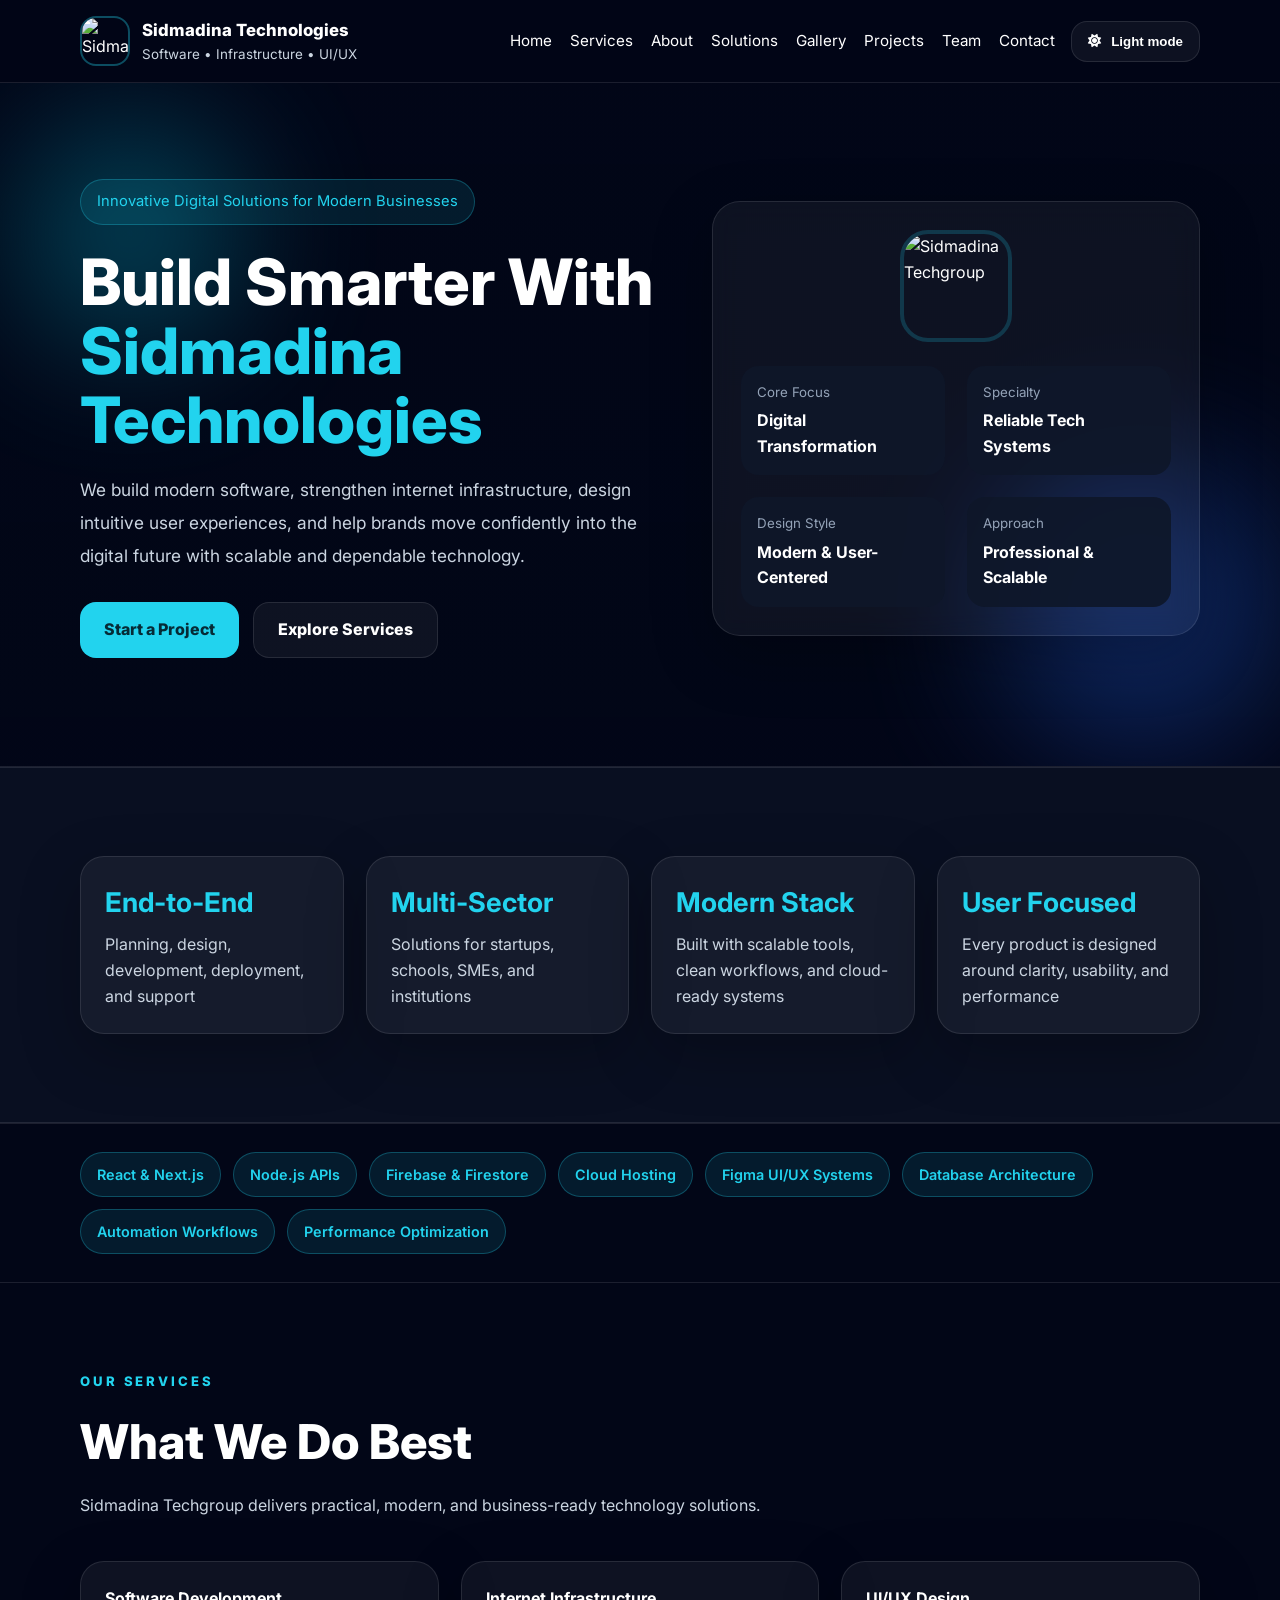
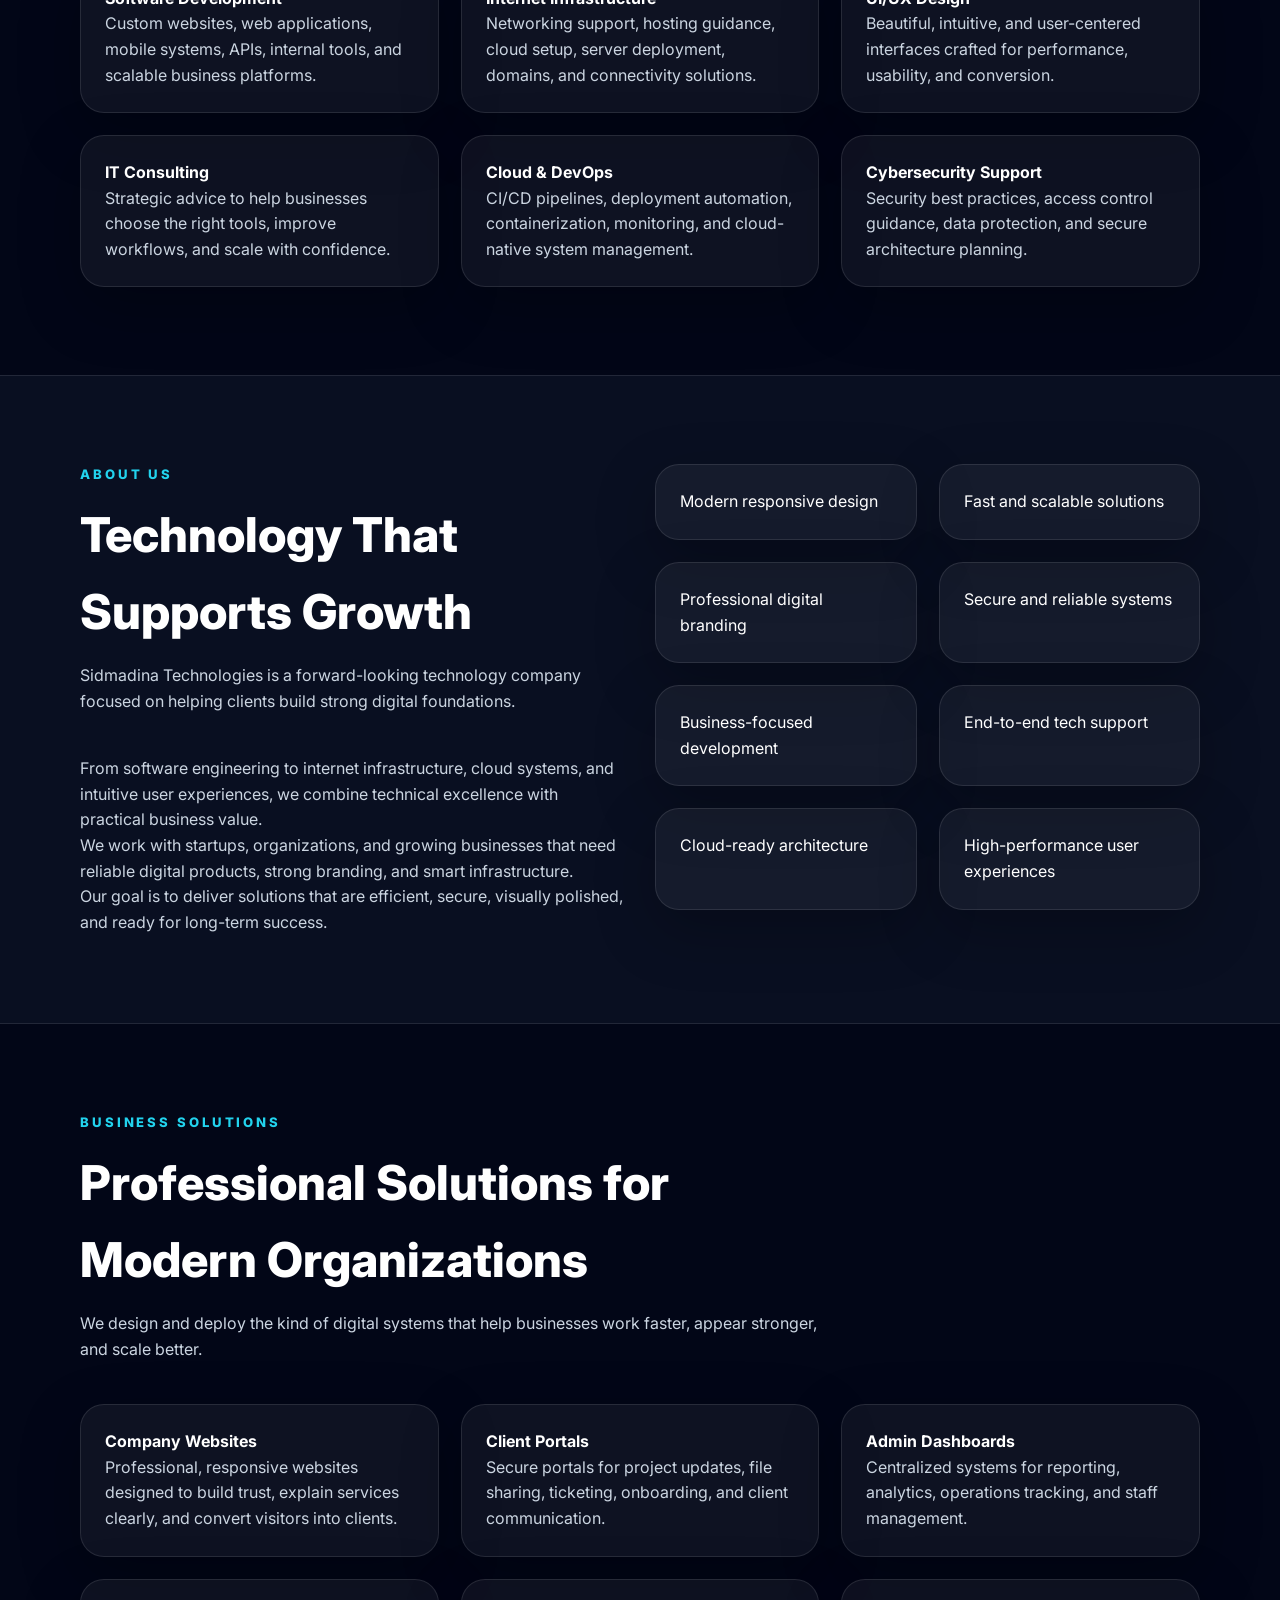
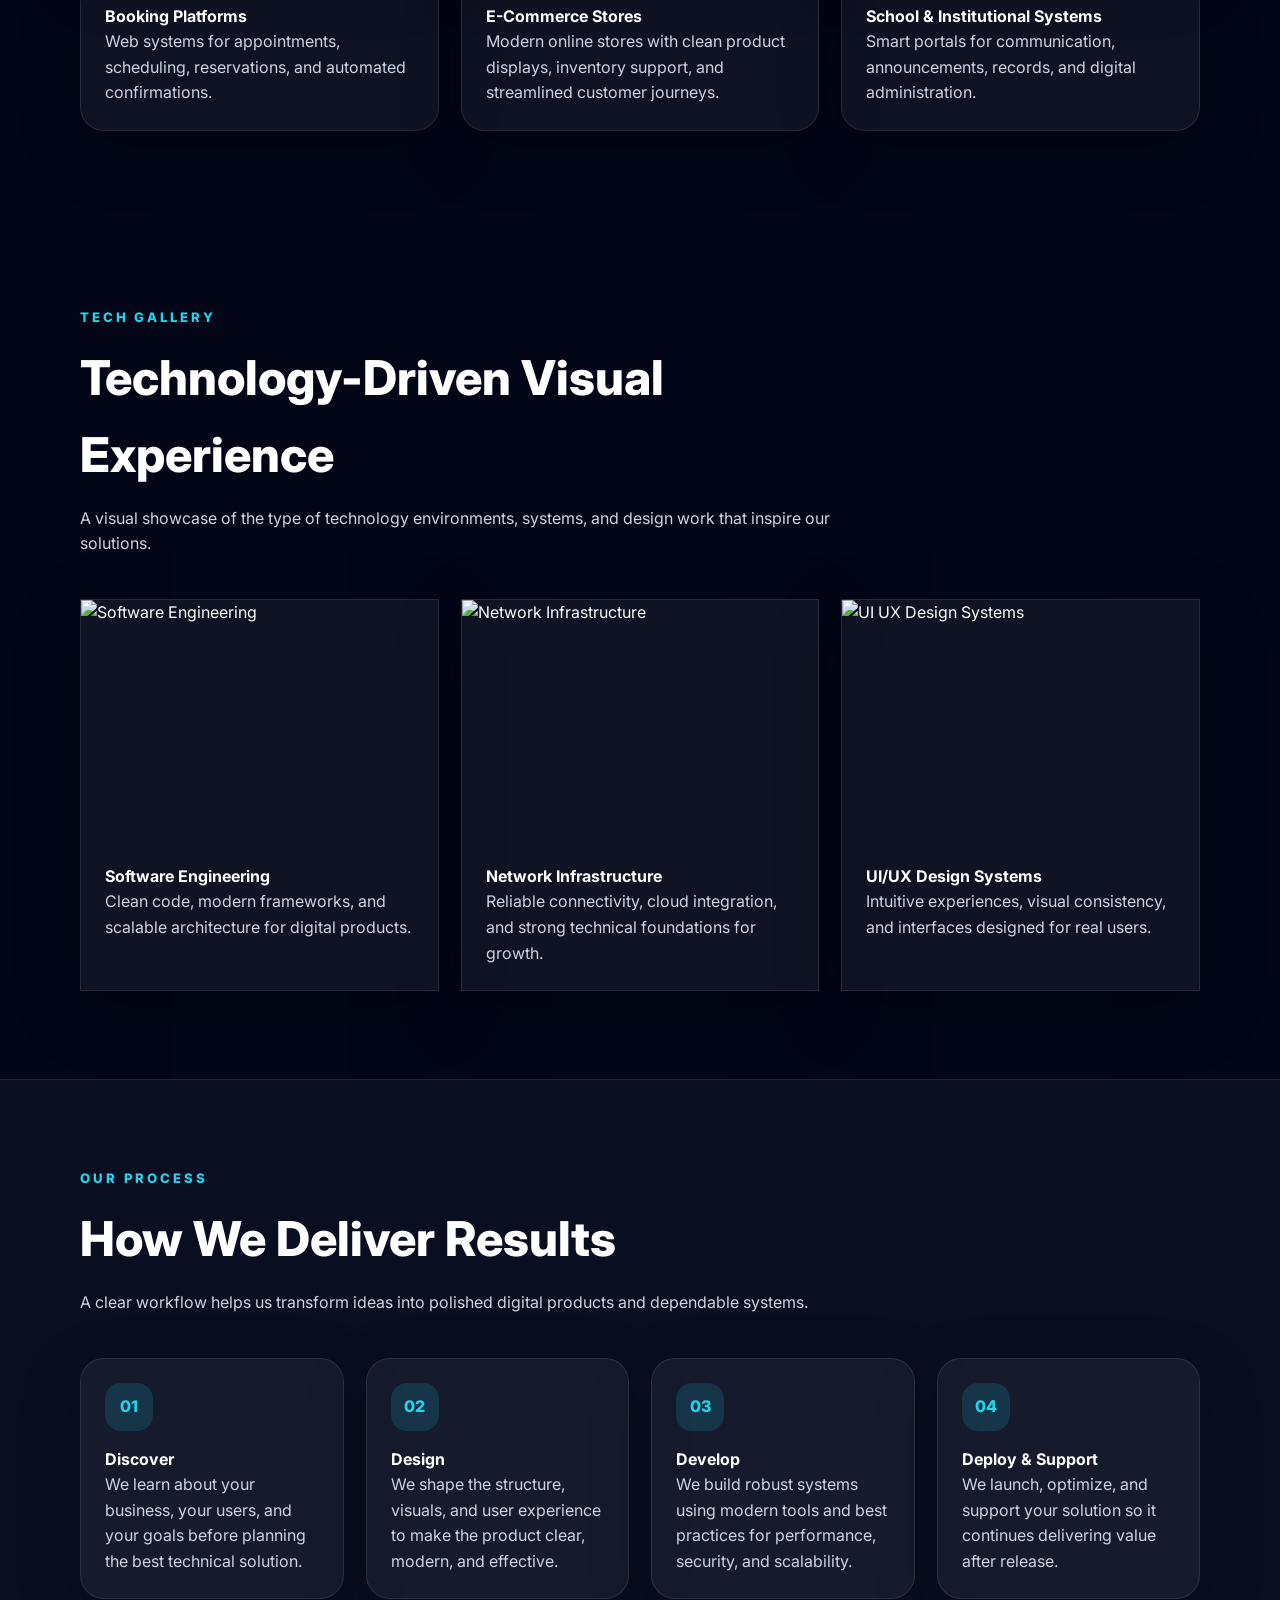
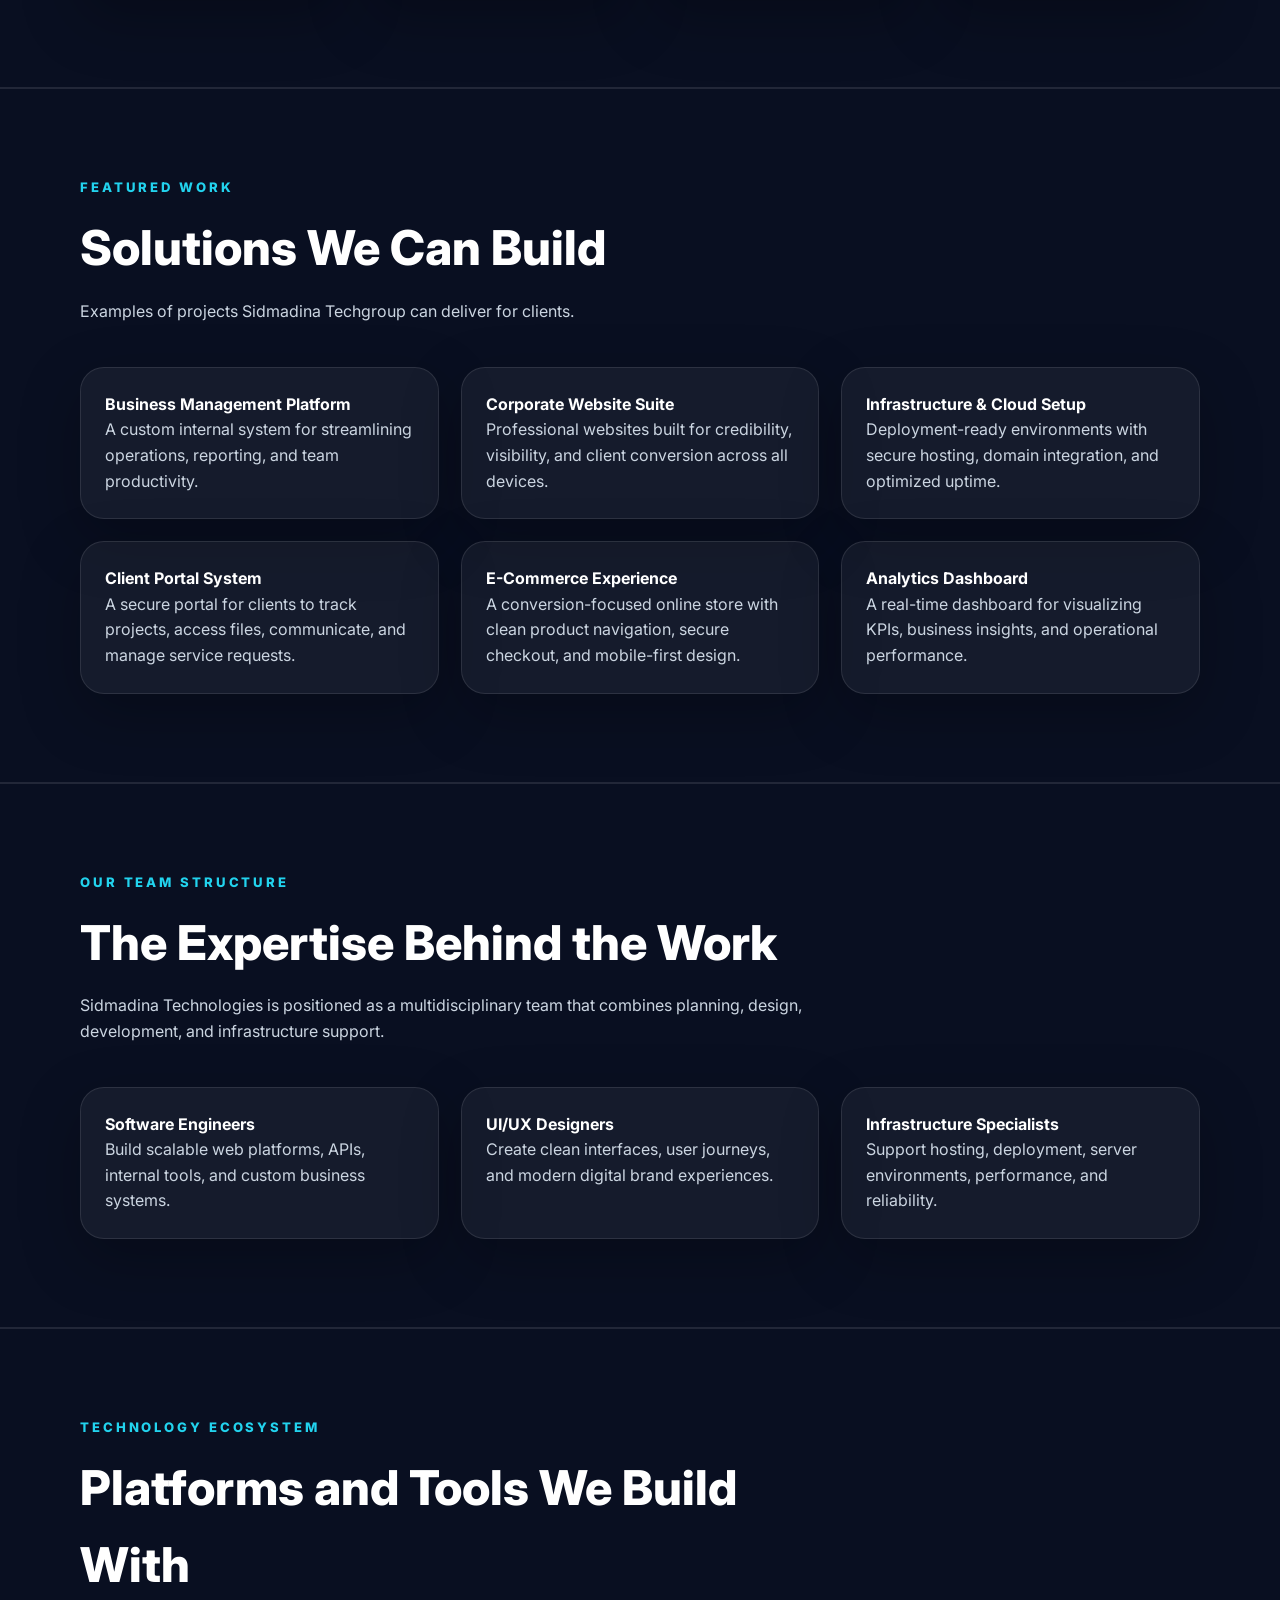
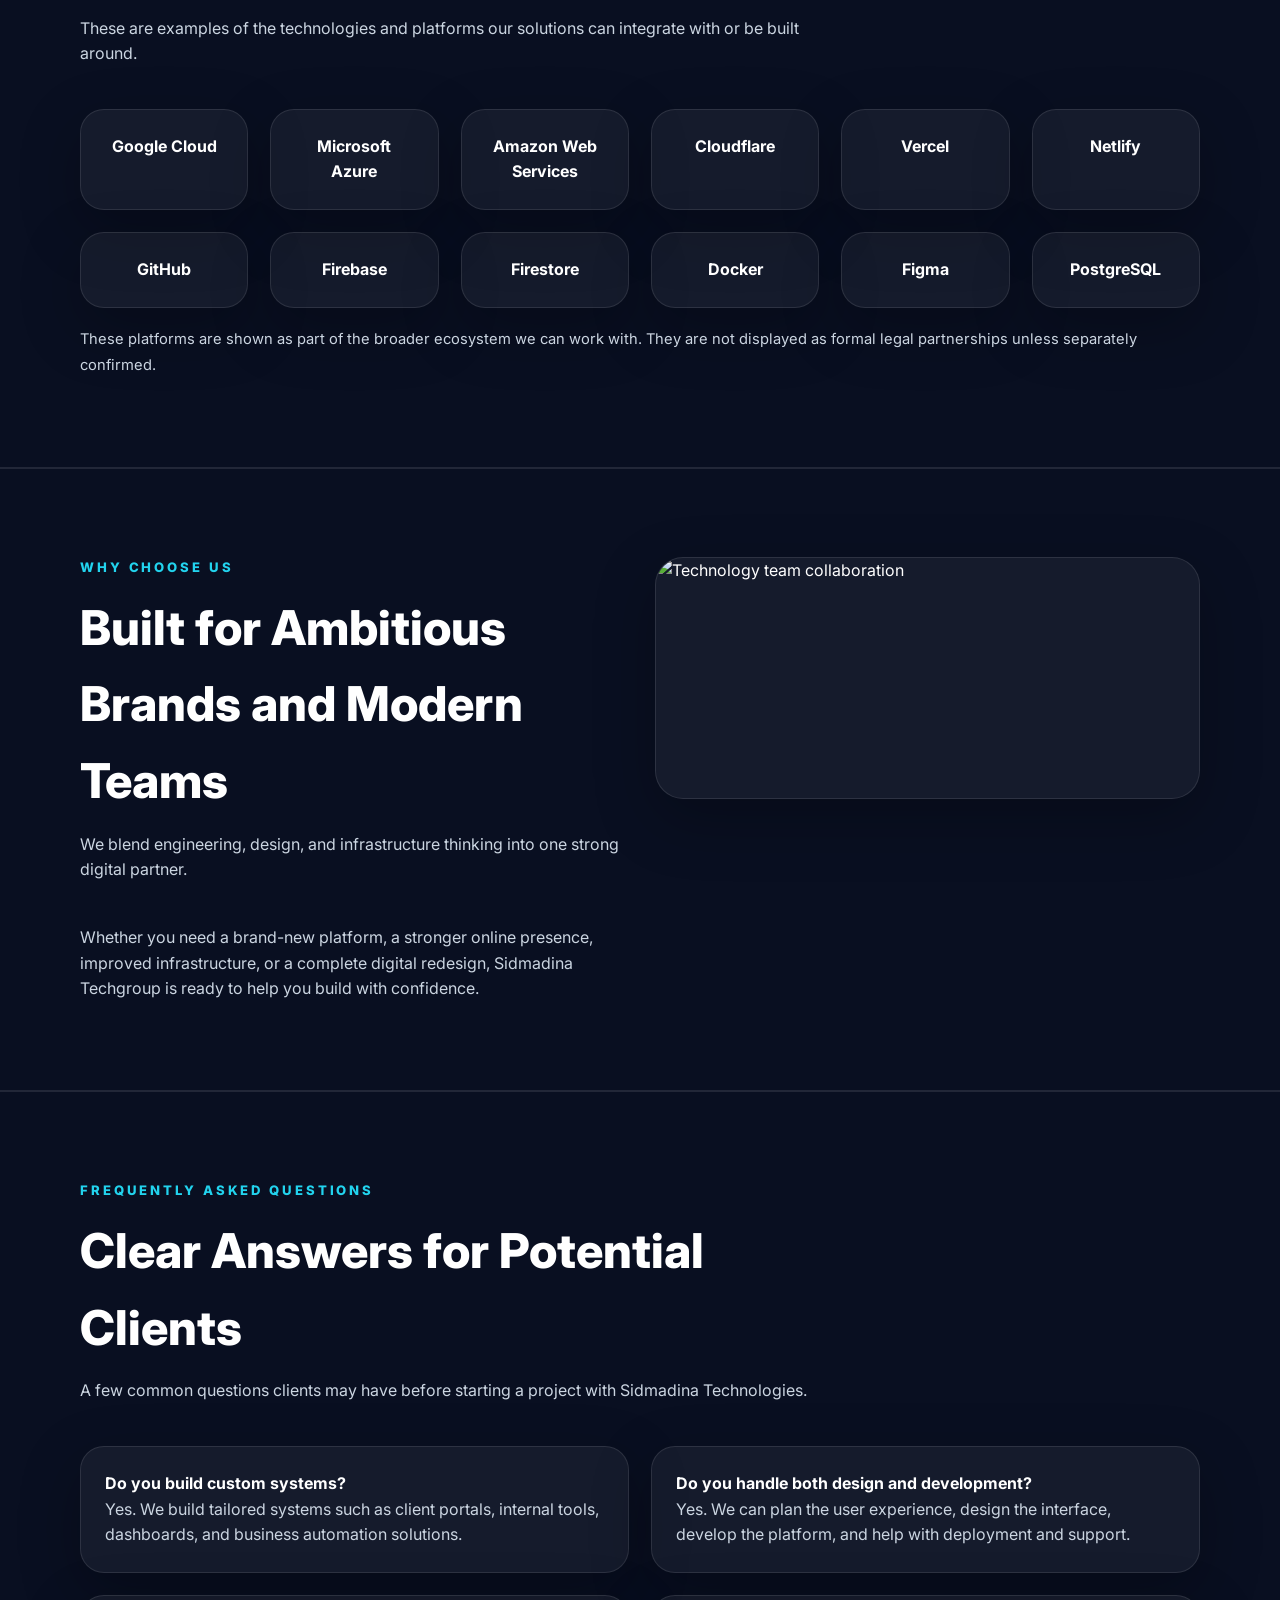
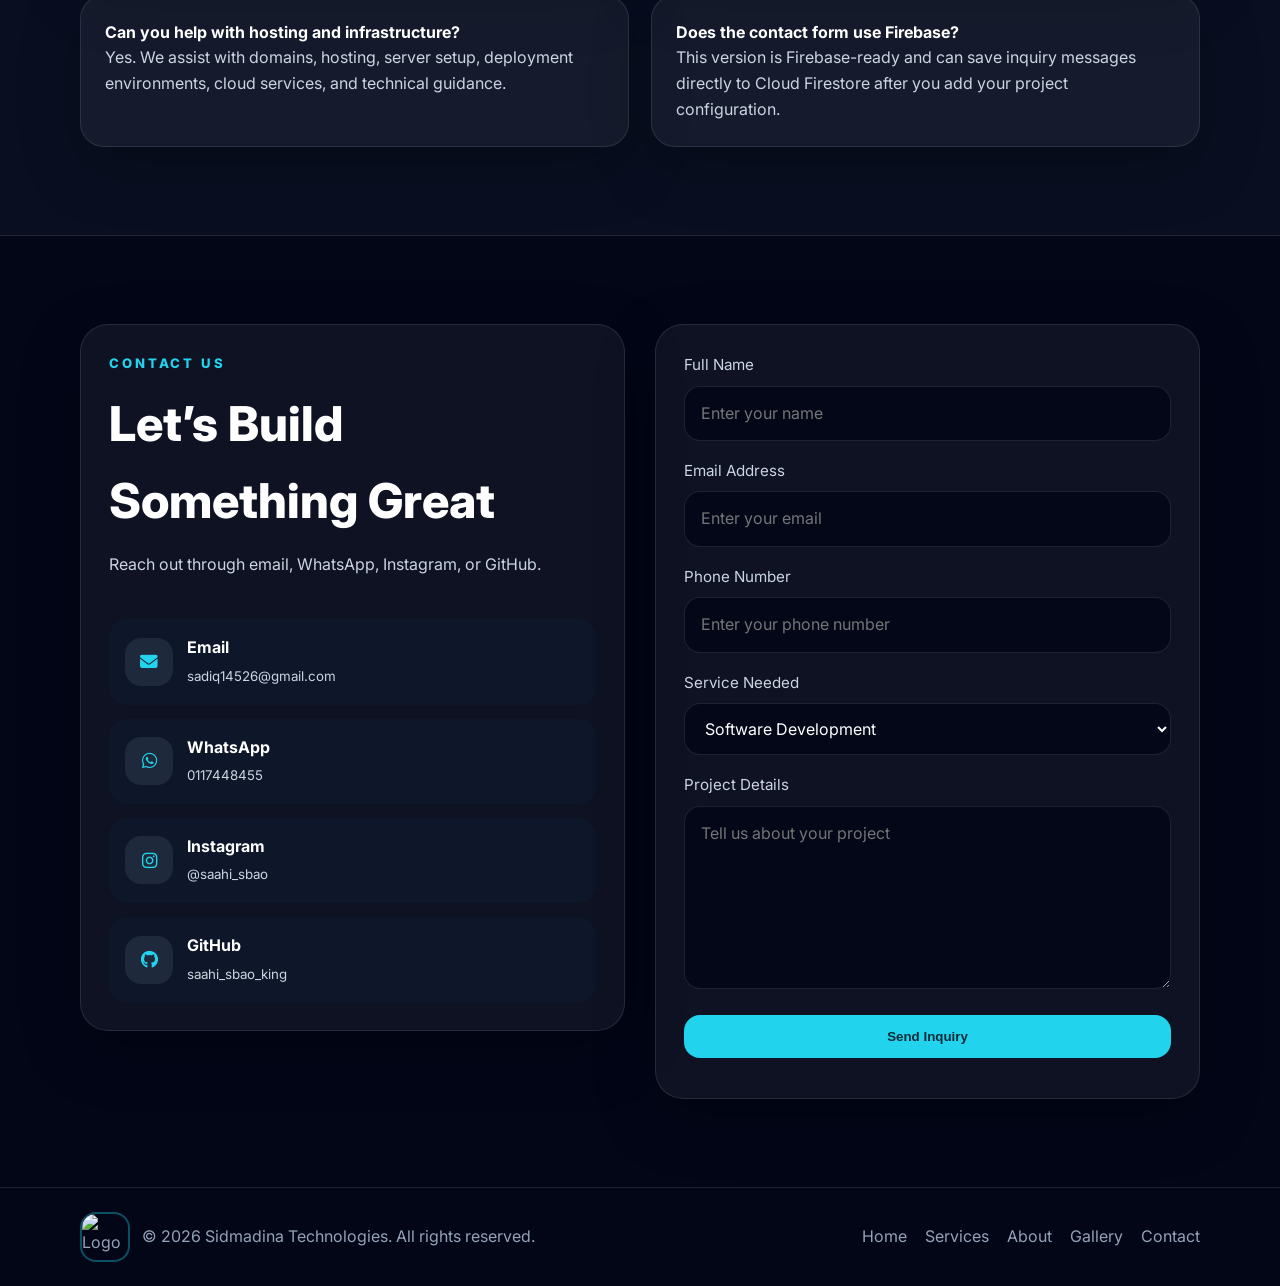
==== commit 4381fb87: "Update index.html" ====
--- a/index.html
+++ b/index.html
@@ -6,7 +6,7 @@
   <title>Sidmadina Technologies</title>
   <meta
     name="description"
-    content="Sidmadina Techgroup offers software development, internet infrastructure, UI/UX design, cloud services, IT consulting, and digital transformation solutions."
+    content="Sidmadina Technologies offers software development, internet infrastructure, UI/UX design, cloud services, IT consulting, and digital transformation solutions."
   />
   <link rel="icon" type="image/jpeg" href="https://res.cloudinary.com/dripd0ze7/image/upload/q_auto/f_auto/v1775666069/6123a426-76a9-4afc-a856-b50411d13853_zz9xn4.jpg" />
   <link rel="preconnect" href="https://fonts.googleapis.com" />
@@ -21,7 +21,7 @@
       <div class="brand">
         <img src="https://res.cloudinary.com/dripd0ze7/image/upload/q_auto/f_auto/v1775666069/6123a426-76a9-4afc-a856-b50411d13853_zz9xn4.jpg" alt="Sidmadina Techgroup logo" />
         <div>
-          <h1>Sidmadina Techgroup</h1>
+          <h1>Sidmadina Technologies</h1>
           <p class="brand-subtitle">Software • Infrastructure • UI/UX</p>
         </div>
       </div>
@@ -52,7 +52,7 @@
     <div class="container hero-grid">
       <div>
         <div class="tag">Innovative Digital Solutions for Modern Businesses</div>
-        <h2>Build Smarter With <span>Sidmadina Techgroup</span></h2>
+        <h2>Build Smarter With <span>Sidmadina Technologies</span></h2>
         <p class="hero-text">
           We build modern software, strengthen internet infrastructure, design intuitive user experiences,
           and help brands move confidently into the digital future with scalable and dependable technology.
@@ -122,7 +122,7 @@
         <div class="section-title">
           <div class="mini">About Us</div>
           <h3>Technology That Supports Growth</h3>
-          <p>Sidmadina Techgroup is a forward-looking technology company focused on helping clients build strong digital foundations.</p>
+          <p>Sidmadina Technologies is a forward-looking technology company focused on helping clients build strong digital foundations.</p>
         </div>
         <p>From software engineering to internet infrastructure, cloud systems, and intuitive user experiences, we combine technical excellence with practical business value.</p>
         <p>We work with startups, organizations, and growing businesses that need reliable digital products, strong branding, and smart infrastructure.</p>
@@ -227,7 +227,7 @@
       <div class="section-title">
         <div class="mini">Our Team Structure</div>
         <h3>The Expertise Behind the Work</h3>
-        <p>Sidmadina Techgroup is positioned as a multidisciplinary team that combines planning, design, development, and infrastructure support.</p>
+        <p>Sidmadina Technologies is positioned as a multidisciplinary team that combines planning, design, development, and infrastructure support.</p>
       </div>
 
       <div class="values-grid">
@@ -286,7 +286,7 @@
       <div class="section-title">
         <div class="mini">Frequently Asked Questions</div>
         <h3>Clear Answers for Potential Clients</h3>
-        <p>A few common questions clients may have before starting a project with Sidmadina Techgroup.</p>
+        <p>A few common questions clients may have before starting a project with Sidmadina Technologies.</p>
       </div>
 
       <div class="faq-grid">
@@ -362,7 +362,7 @@
     <div class="container footer-wrap">
       <div class="footer-brand">
         <img src="https://res.cloudinary.com/dripd0ze7/image/upload/q_auto/f_auto/v1775666069/6123a426-76a9-4afc-a856-b50411d13853_zz9xn4.jpg" alt="Logo" />
-        <span>© 2026 Sidmadina Techgroup. All rights reserved.</span>
+        <span>© 2026 Sidmadina Technologies. All rights reserved.</span>
       </div>
 
       <div class="footer-links">
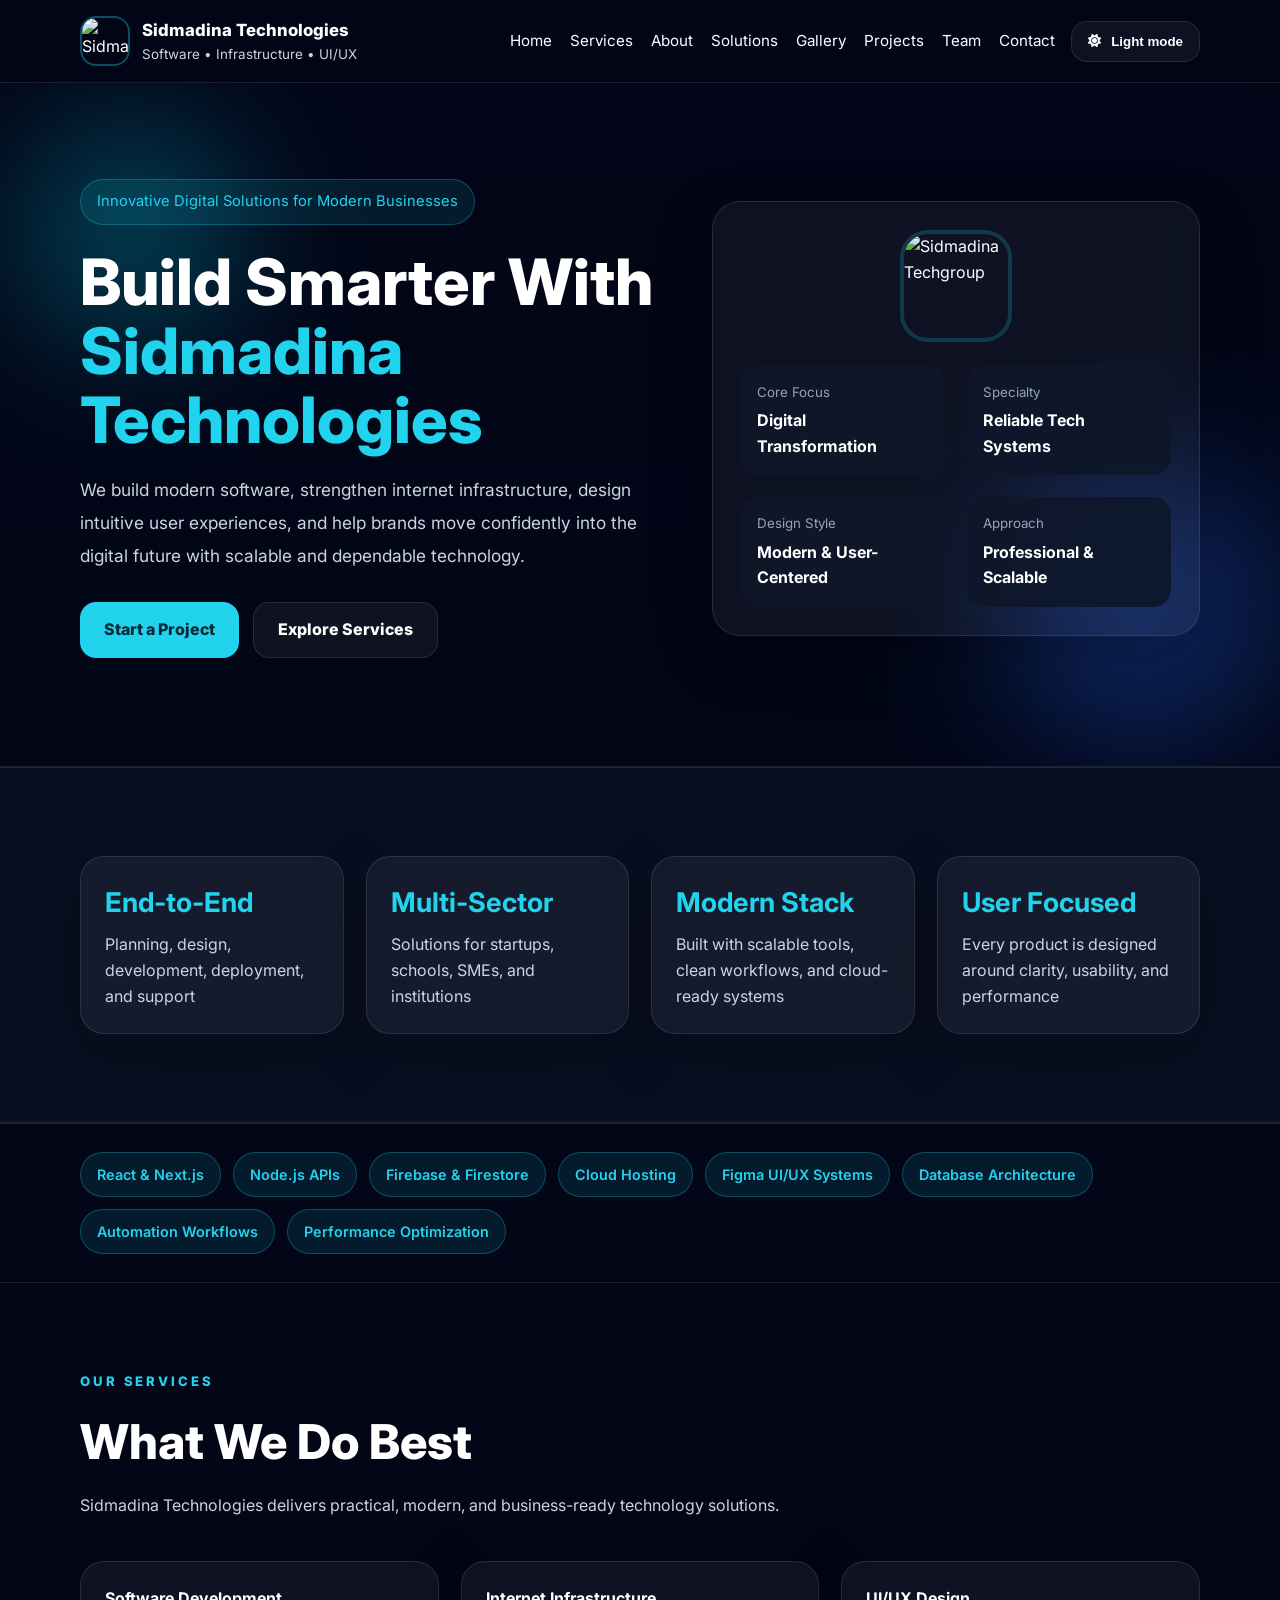
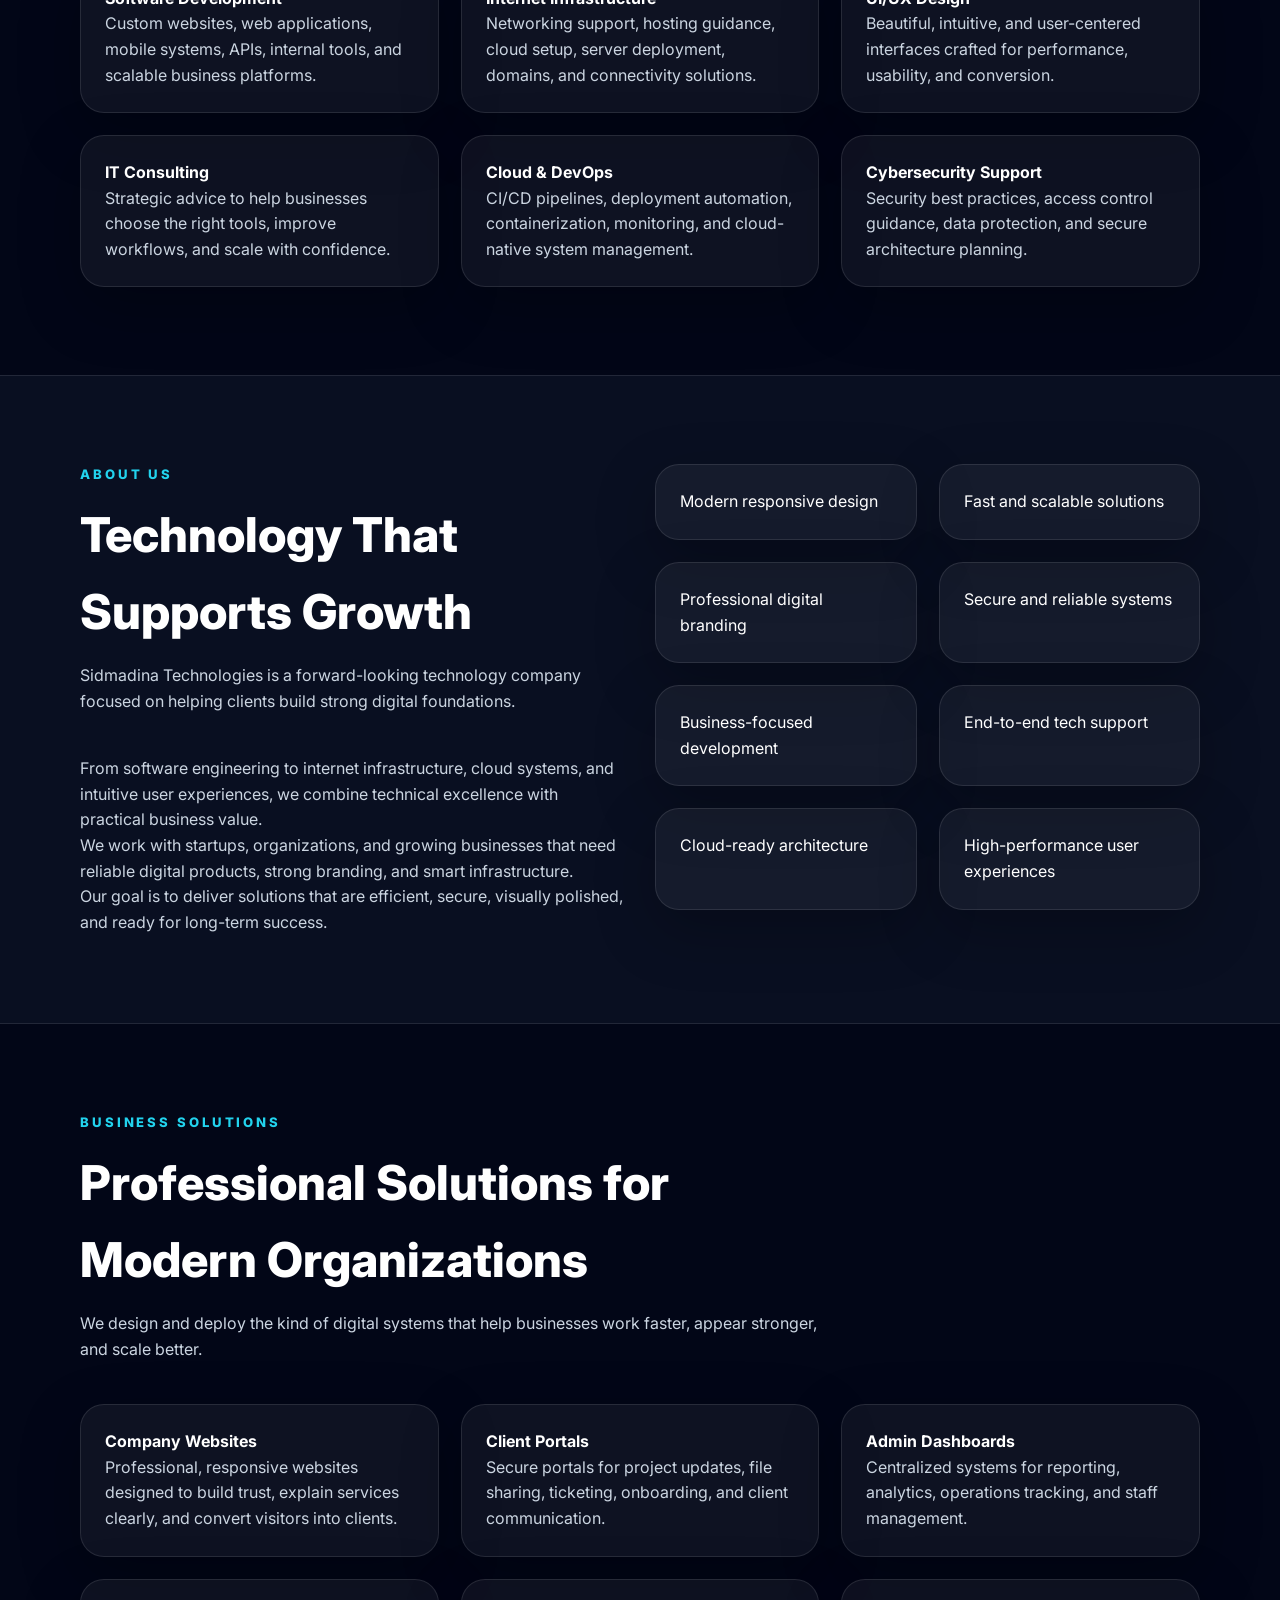
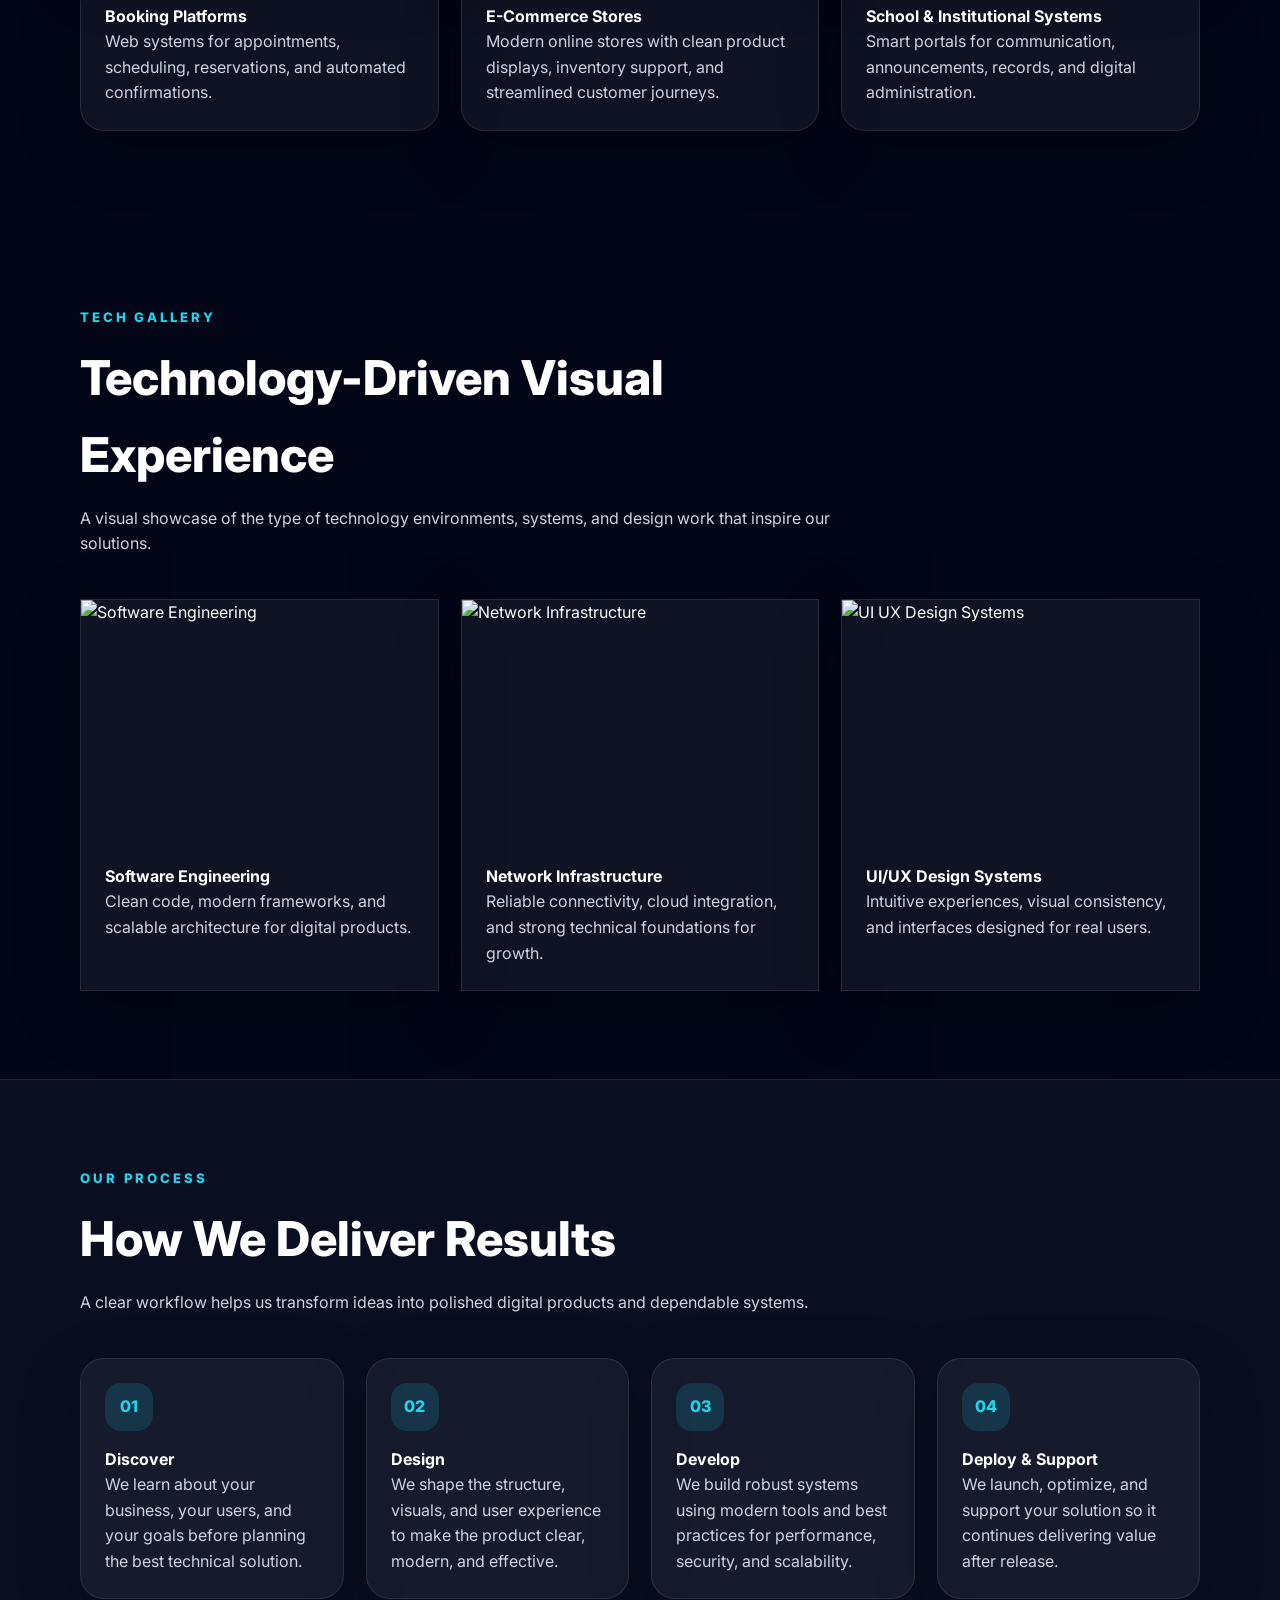
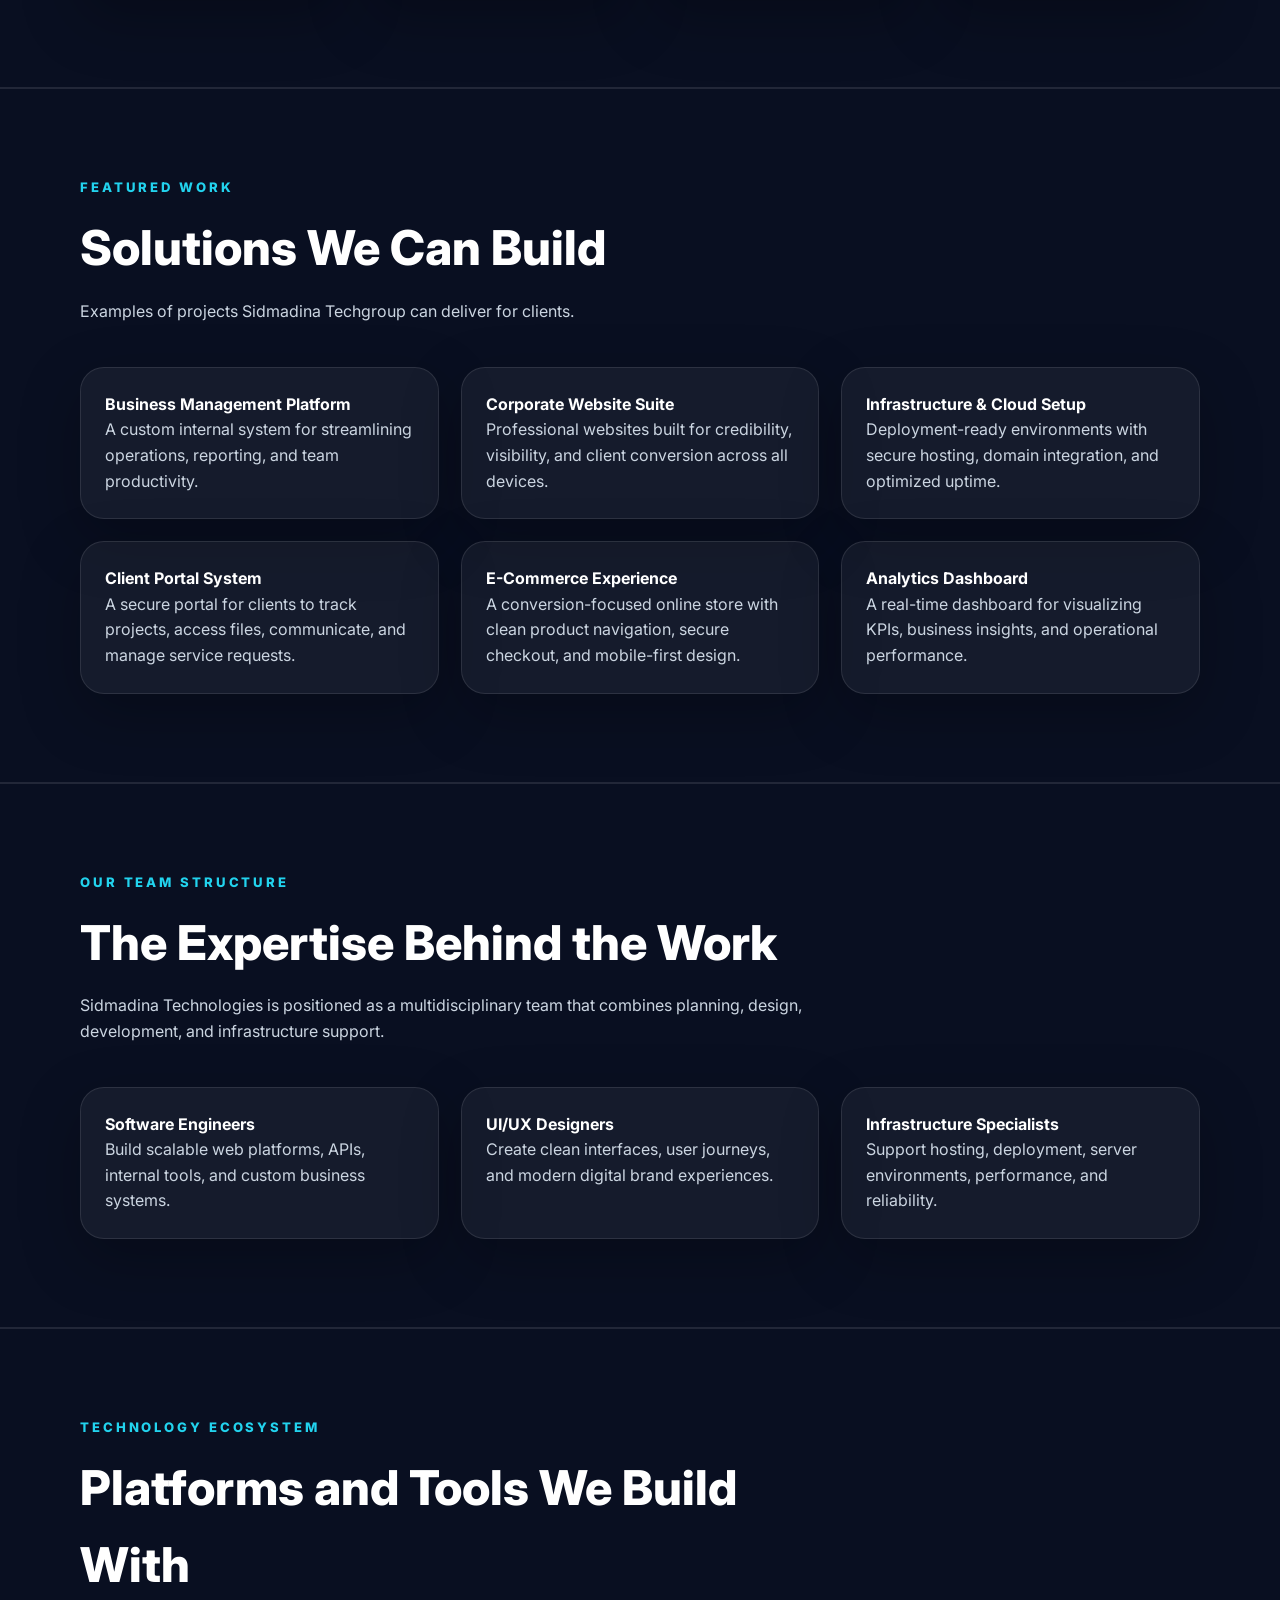
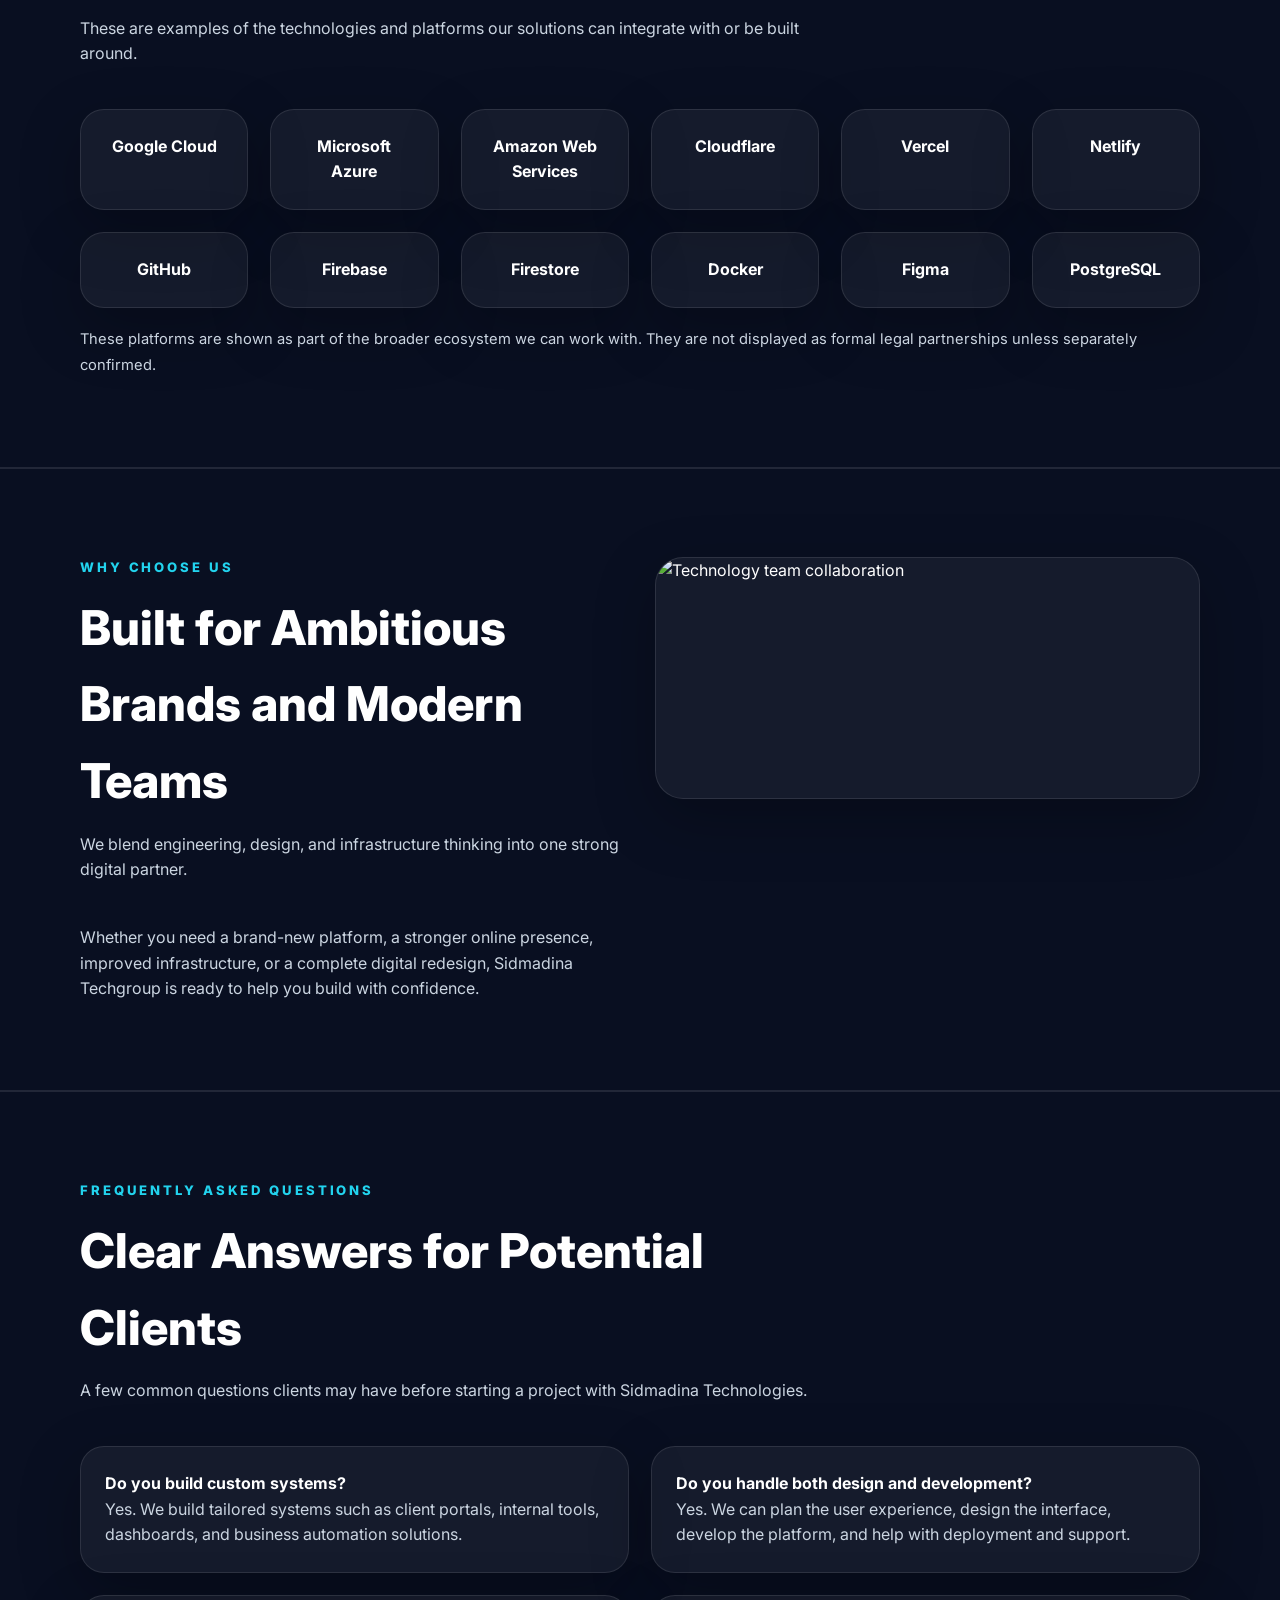
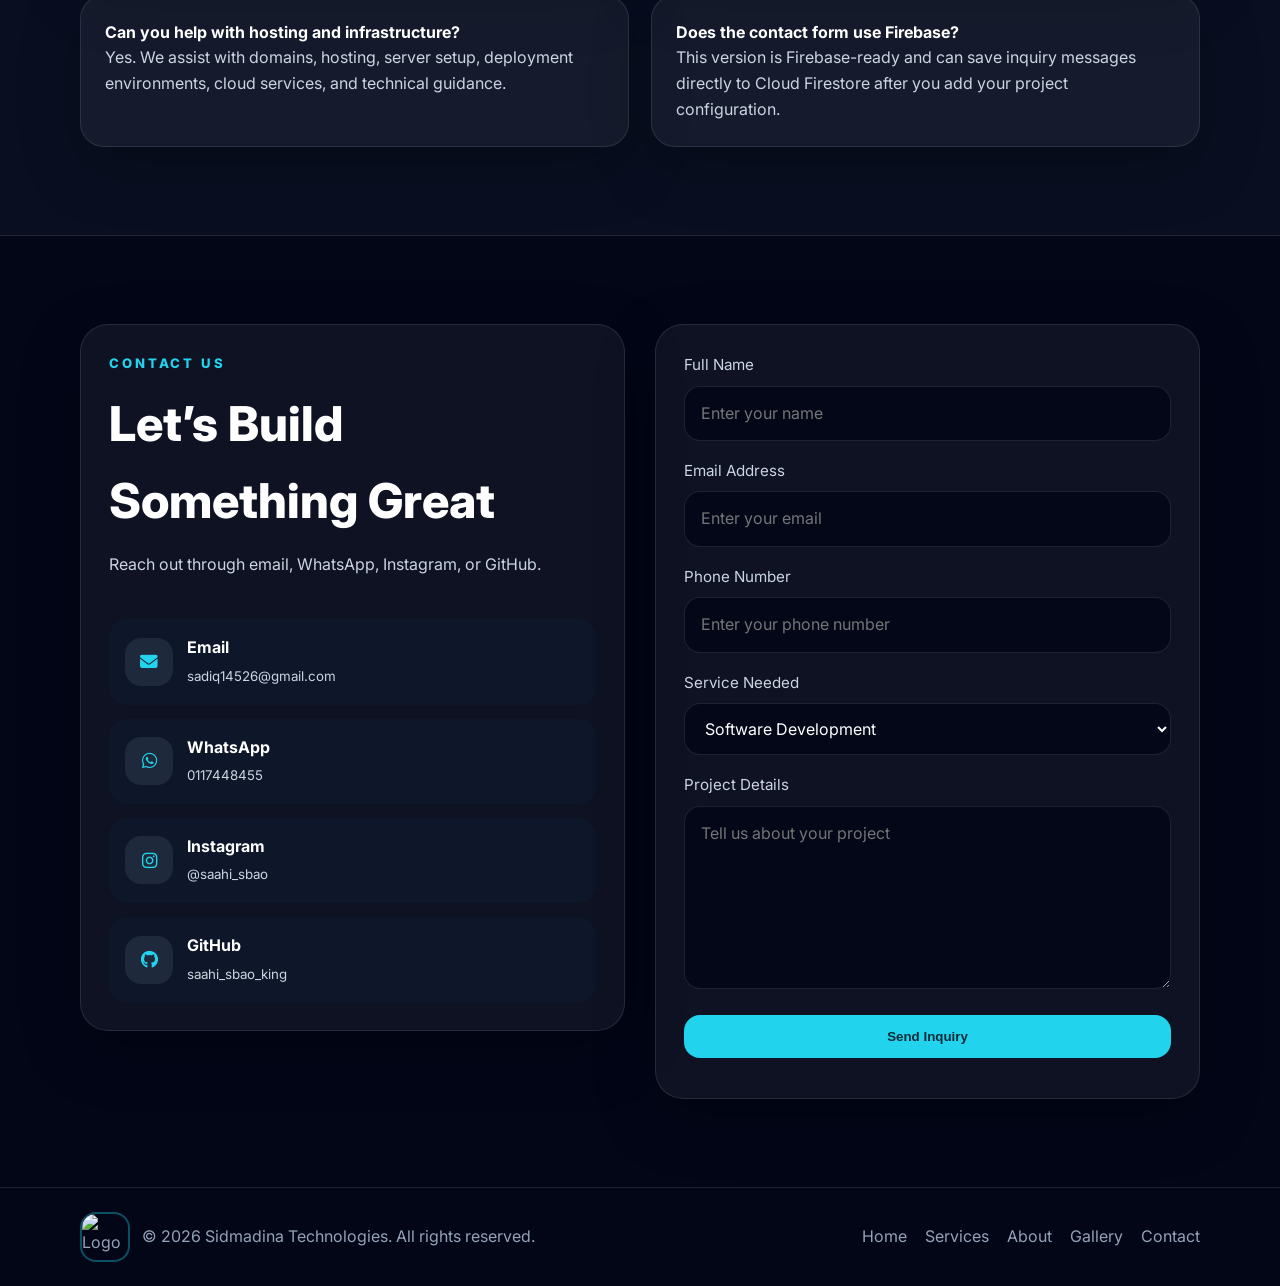
==== commit 3ac685bf: "Update logo and company name in index.html" ====
--- a/index.html
+++ b/index.html
@@ -8,7 +8,7 @@
     name="description"
     content="Sidmadina Technologies offers software development, internet infrastructure, UI/UX design, cloud services, IT consulting, and digital transformation solutions."
   />
-  <link rel="icon" type="image/jpeg" href="https://res.cloudinary.com/dripd0ze7/image/upload/q_auto/f_auto/v1775666069/6123a426-76a9-4afc-a856-b50411d13853_zz9xn4.jpg" />
+  <link rel="icon" type="image/jpeg" href="https://res.cloudinary.com/dripd0ze7/image/upload/q_auto/f_auto/v1775823125/Sidmadina_Tech_Logo_p0yiye.png" />
   <link rel="preconnect" href="https://fonts.googleapis.com" />
   <link rel="preconnect" href="https://fonts.gstatic.com" crossorigin />
   <link href="https://fonts.googleapis.com/css2?family=Inter:wght@400;500;600;700;800&display=swap" rel="stylesheet" />
@@ -19,7 +19,7 @@
   <header>
     <div class="container navbar">
       <div class="brand">
-        <img src="https://res.cloudinary.com/dripd0ze7/image/upload/q_auto/f_auto/v1775666069/6123a426-76a9-4afc-a856-b50411d13853_zz9xn4.jpg" alt="Sidmadina Techgroup logo" />
+        <img src="https://res.cloudinary.com/dripd0ze7/image/upload/q_auto/f_auto/v1775823125/Sidmadina_Tech_Logo_p0yiye.png" alt="Sidmadina Technologies logo" />
         <div>
           <h1>Sidmadina Technologies</h1>
           <p class="brand-subtitle">Software • Infrastructure • UI/UX</p>
@@ -102,7 +102,7 @@
       <div class="section-title">
         <div class="mini">Our Services</div>
         <h3>What We Do Best</h3>
-        <p>Sidmadina Techgroup delivers practical, modern, and business-ready technology solutions.</p>
+        <p>Sidmadina Technologies delivers practical, modern, and business-ready technology solutions.</p>
       </div>
 
       <div class="services-grid">
@@ -361,7 +361,7 @@
   <footer>
     <div class="container footer-wrap">
       <div class="footer-brand">
-        <img src="https://res.cloudinary.com/dripd0ze7/image/upload/q_auto/f_auto/v1775666069/6123a426-76a9-4afc-a856-b50411d13853_zz9xn4.jpg" alt="Logo" />
+        <img src="https://res.cloudinary.com/dripd0ze7/image/upload/q_auto/f_auto/v1775823125/Sidmadina_Tech_Logo_p0yiye.png" alt="Logo" />
         <span>© 2026 Sidmadina Technologies. All rights reserved.</span>
       </div>
 
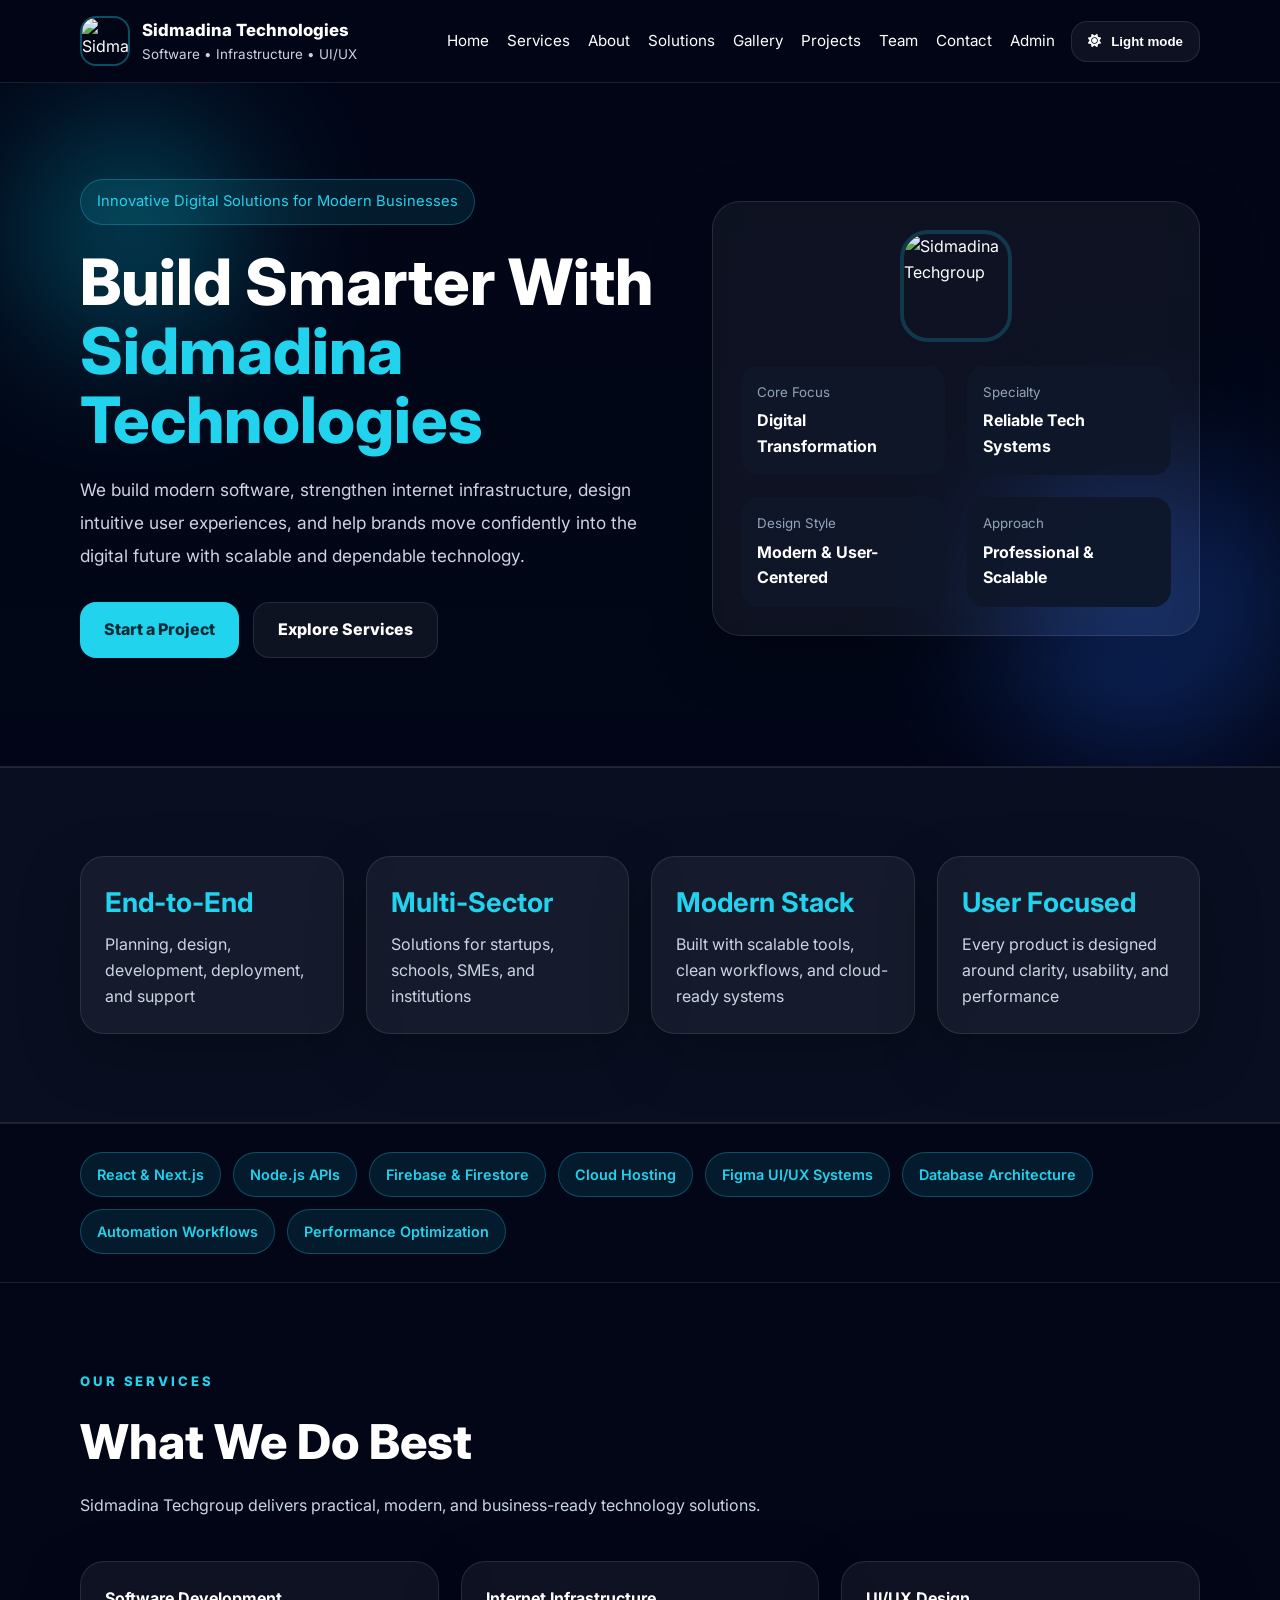
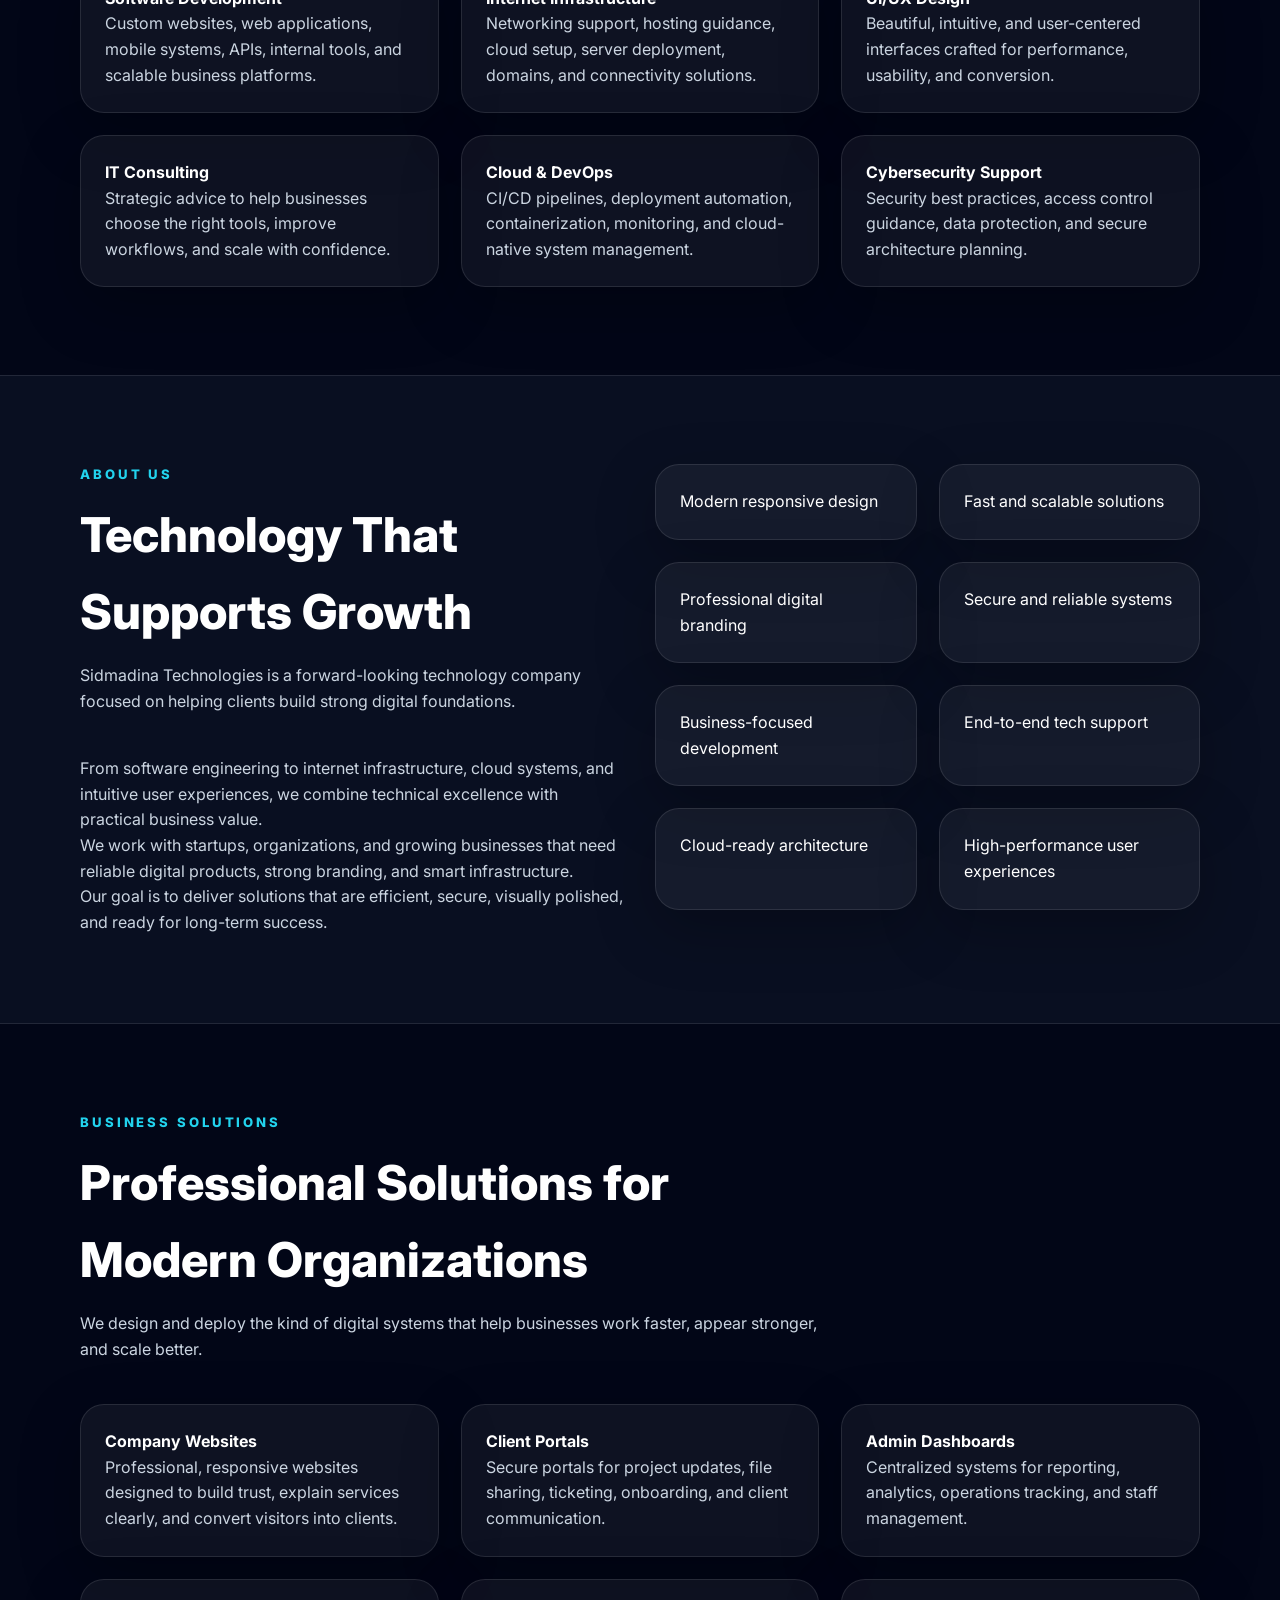
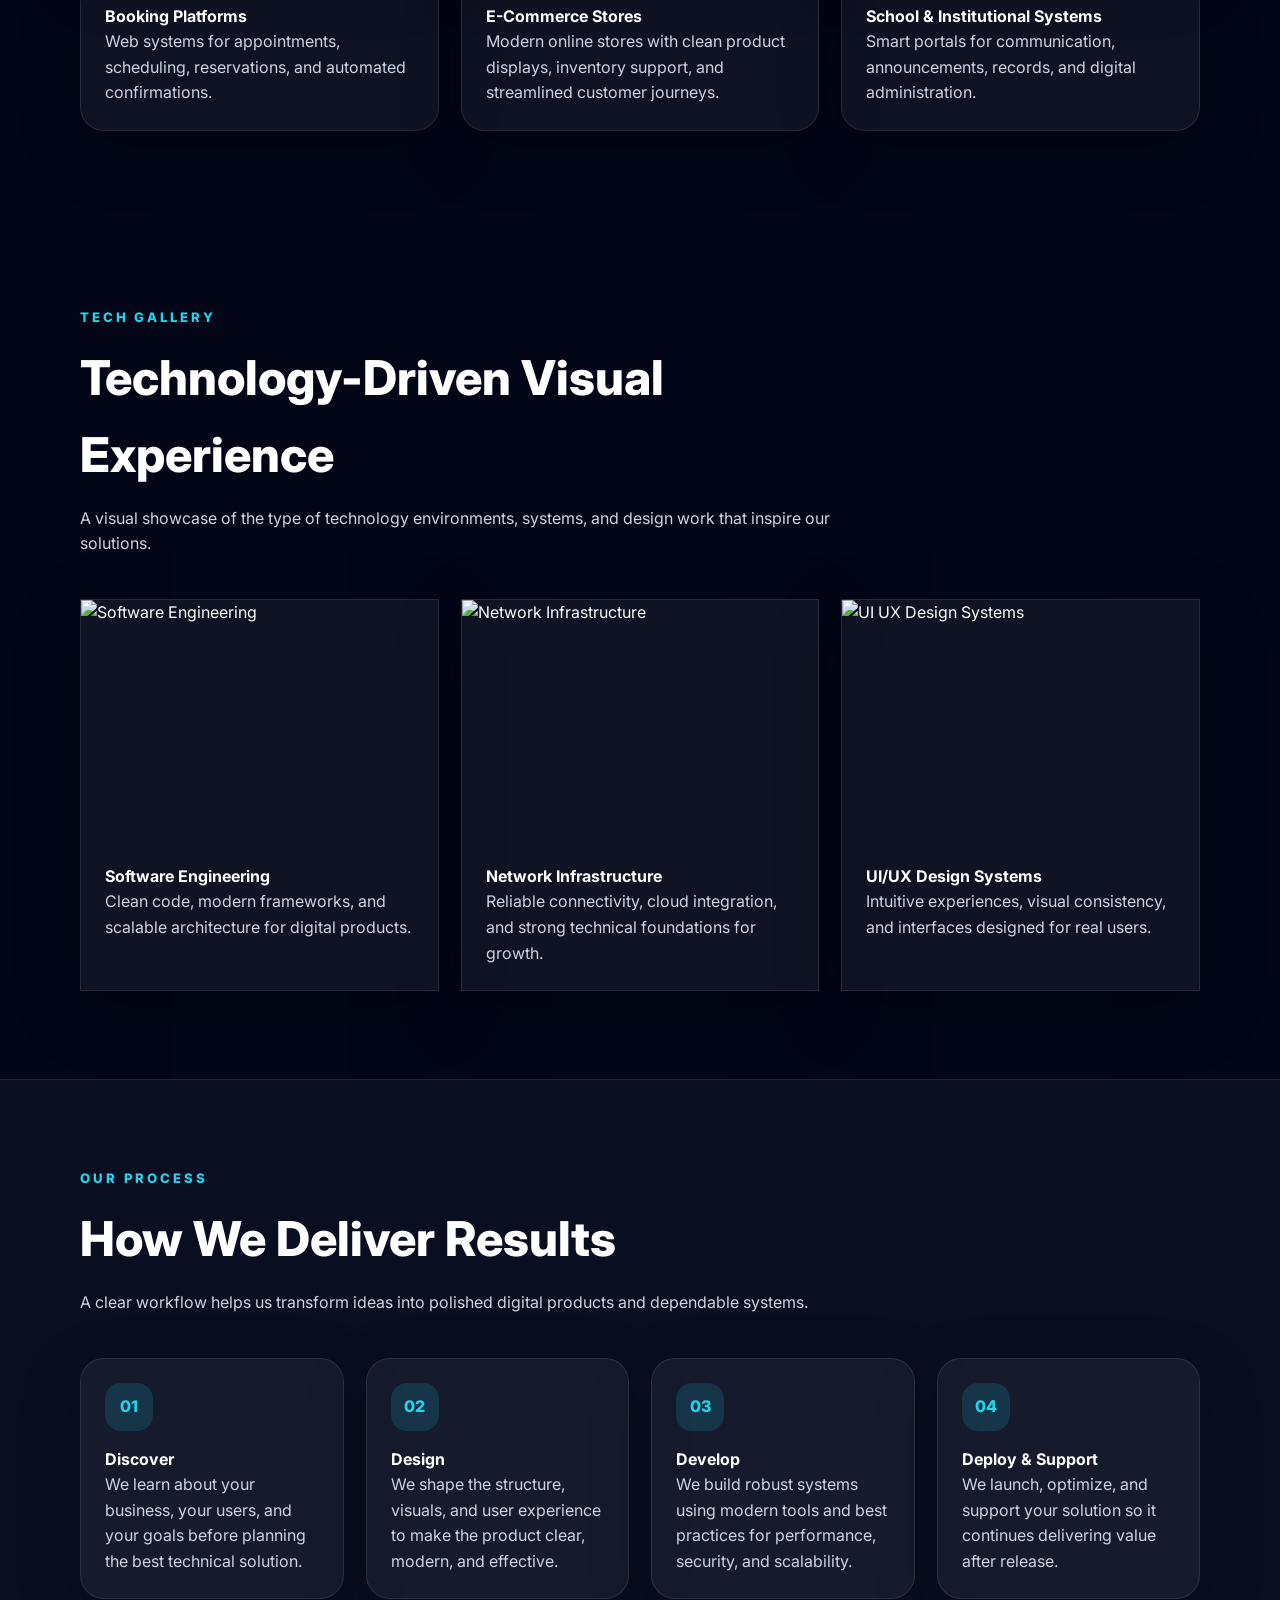
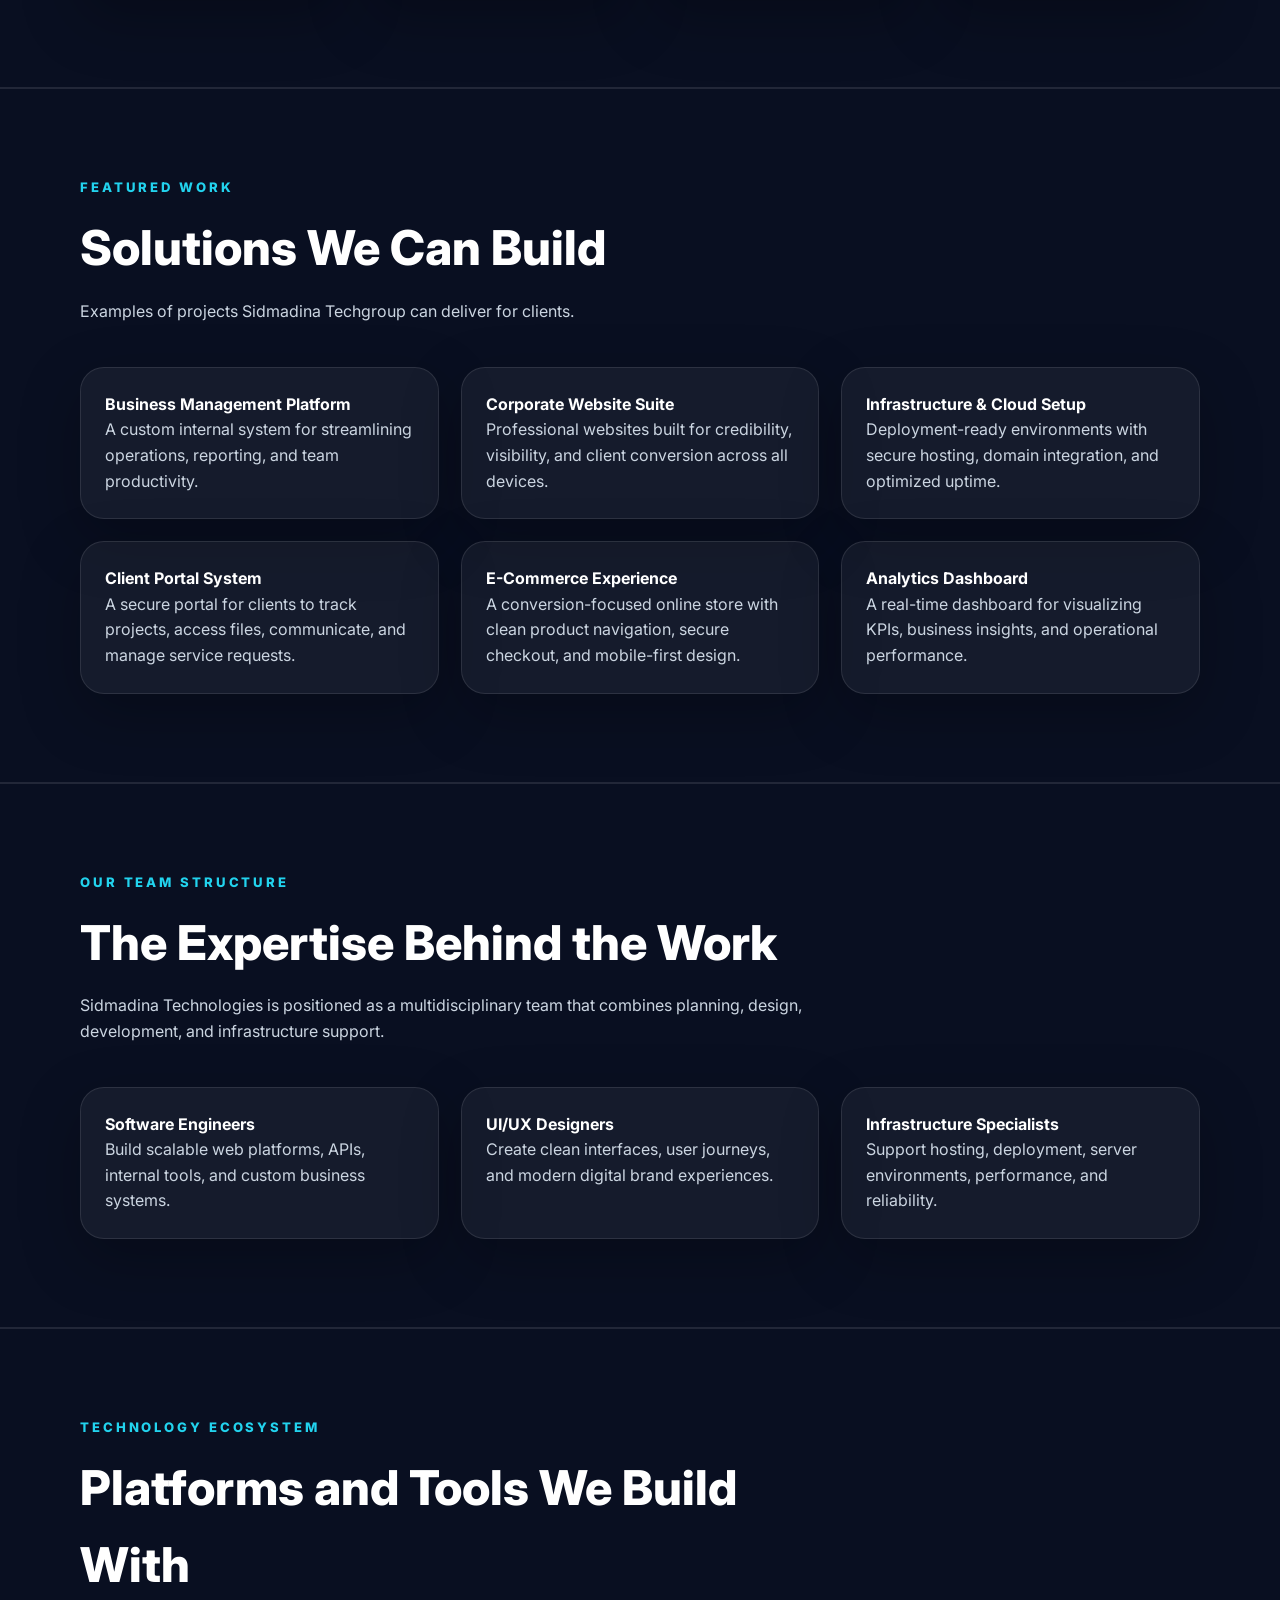
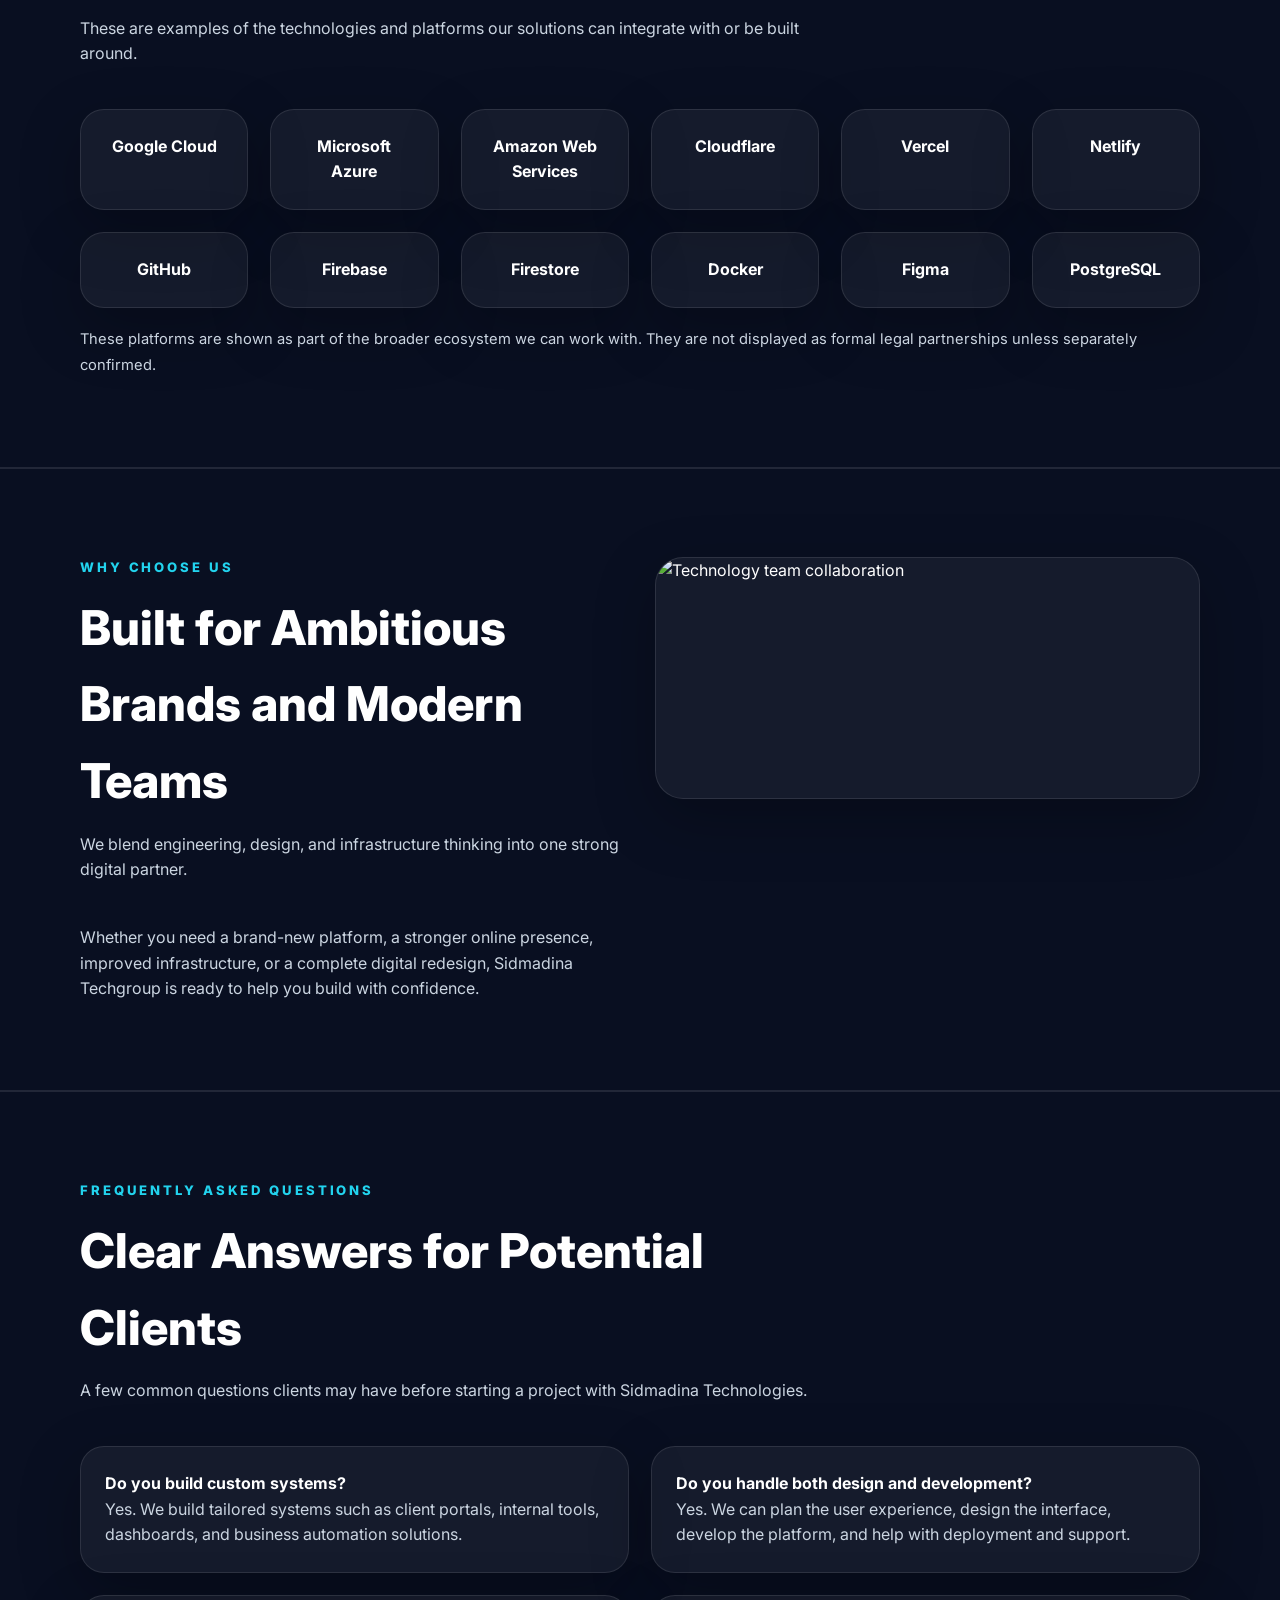
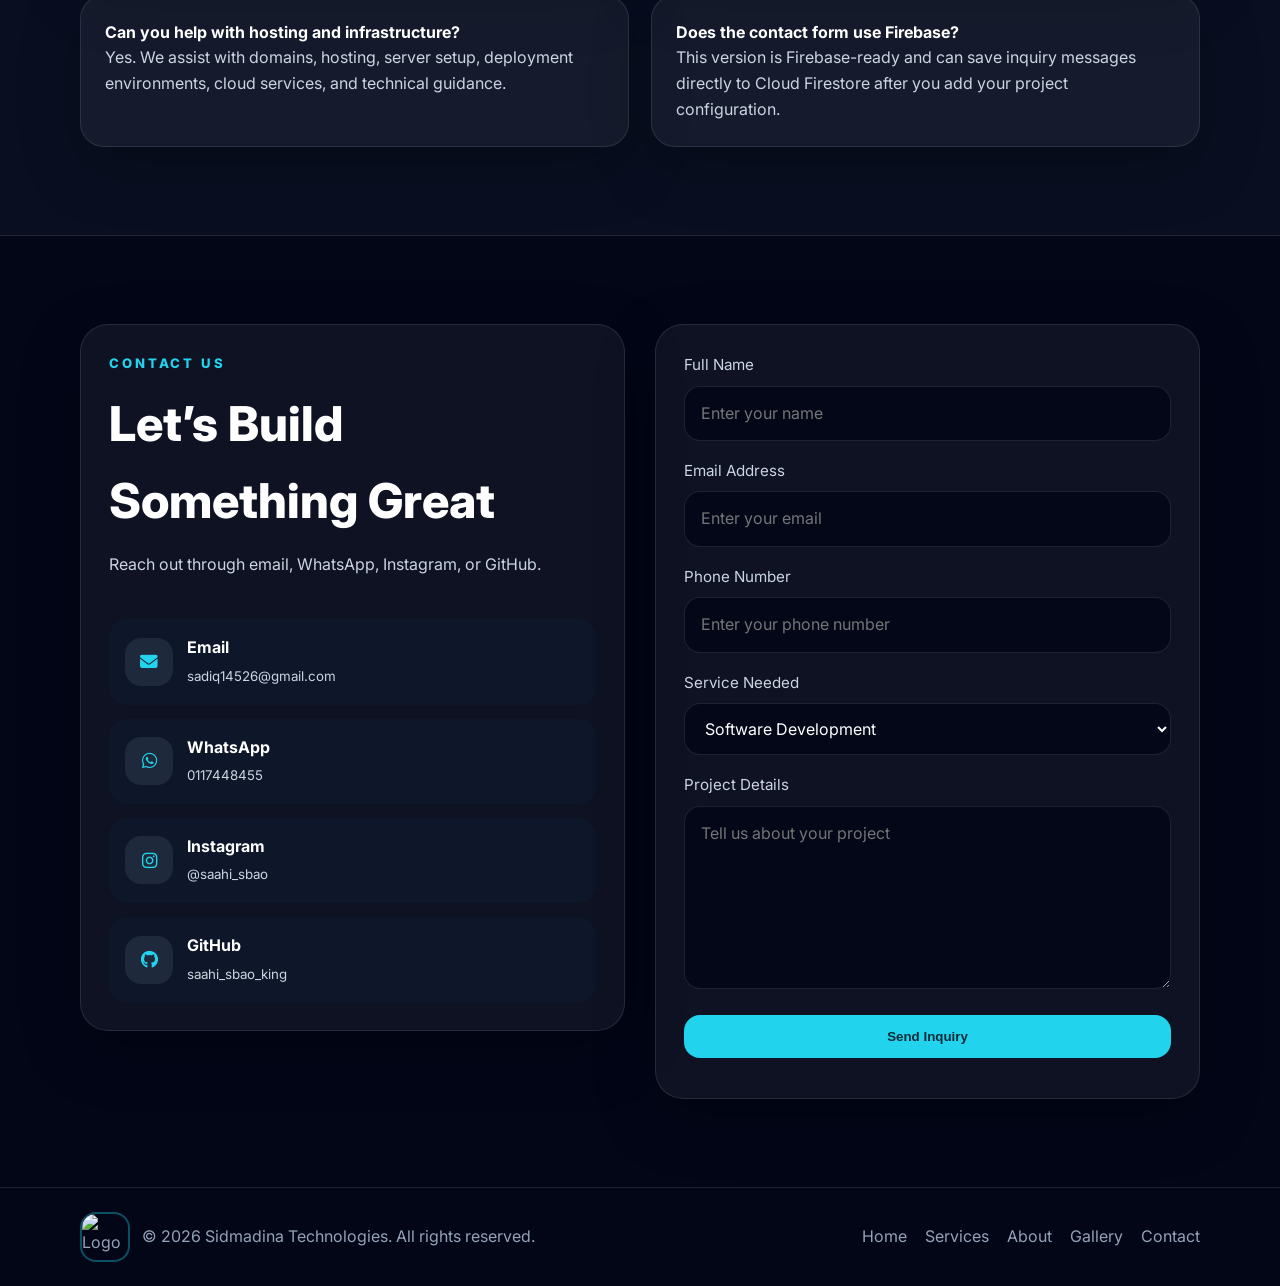
==== commit abcacc73: "Change logo and branding from Sidmadina Technologies Updated logo and brand references to Sidmadina " ====
--- a/index.html
+++ b/index.html
@@ -8,7 +8,7 @@
     name="description"
     content="Sidmadina Technologies offers software development, internet infrastructure, UI/UX design, cloud services, IT consulting, and digital transformation solutions."
   />
-  <link rel="icon" type="image/jpeg" href="https://res.cloudinary.com/dripd0ze7/image/upload/q_auto/f_auto/v1775823125/Sidmadina_Tech_Logo_p0yiye.png" />
+  <link rel="icon" type="image/jpeg" href="https://res.cloudinary.com/dripd0ze7/image/upload/q_auto/f_auto/v1775666069/6123a426-76a9-4afc-a856-b50411d13853_zz9xn4.jpg" />
   <link rel="preconnect" href="https://fonts.googleapis.com" />
   <link rel="preconnect" href="https://fonts.gstatic.com" crossorigin />
   <link href="https://fonts.googleapis.com/css2?family=Inter:wght@400;500;600;700;800&display=swap" rel="stylesheet" />
@@ -18,13 +18,13 @@
 <body>
   <header>
     <div class="container navbar">
-      <div class="brand">
-        <img src="https://res.cloudinary.com/dripd0ze7/image/upload/q_auto/f_auto/v1775823125/Sidmadina_Tech_Logo_p0yiye.png" alt="Sidmadina Technologies logo" />
+      <a href="#home" class="brand brand-link">
+        <img src="https://res.cloudinary.com/dripd0ze7/image/upload/q_auto/f_auto/v1775666069/6123a426-76a9-4afc-a856-b50411d13853_zz9xn4.jpg" alt="Sidmadina Techgroup logo" />
         <div>
           <h1>Sidmadina Technologies</h1>
           <p class="brand-subtitle">Software • Infrastructure • UI/UX</p>
         </div>
-      </div>
+      </a>
 
       <div class="nav-right">
         <nav>
@@ -36,6 +36,7 @@
           <a href="#projects">Projects</a>
           <a href="#team">Team</a>
           <a href="#contact">Contact</a>
+          <a href="admin.html">Admin</a>
         </nav>
 
         <button class="theme-toggle" id="themeToggle" type="button" aria-label="Toggle theme">
@@ -102,7 +103,7 @@
       <div class="section-title">
         <div class="mini">Our Services</div>
         <h3>What We Do Best</h3>
-        <p>Sidmadina Technologies delivers practical, modern, and business-ready technology solutions.</p>
+        <p>Sidmadina Techgroup delivers practical, modern, and business-ready technology solutions.</p>
       </div>
 
       <div class="services-grid">
@@ -344,7 +345,7 @@
             <option value="Internet Infrastructure">Internet Infrastructure</option>
             <option value="UI/UX Design">UI/UX Design</option>
             <option value="IT Consulting">IT Consulting</option>
-            <option value="Cloud & DevOps">Cloud & DevOps</option>
+            <option value="Cloud &amp; DevOps">Cloud &amp; DevOps</option>
             <option value="Cybersecurity Support">Cybersecurity Support</option>
           </select>
 
@@ -361,7 +362,7 @@
   <footer>
     <div class="container footer-wrap">
       <div class="footer-brand">
-        <img src="https://res.cloudinary.com/dripd0ze7/image/upload/q_auto/f_auto/v1775823125/Sidmadina_Tech_Logo_p0yiye.png" alt="Logo" />
+        <img src="https://res.cloudinary.com/dripd0ze7/image/upload/q_auto/f_auto/v1775666069/6123a426-76a9-4afc-a856-b50411d13853_zz9xn4.jpg" alt="Logo" />
         <span>© 2026 Sidmadina Technologies. All rights reserved.</span>
       </div>
 
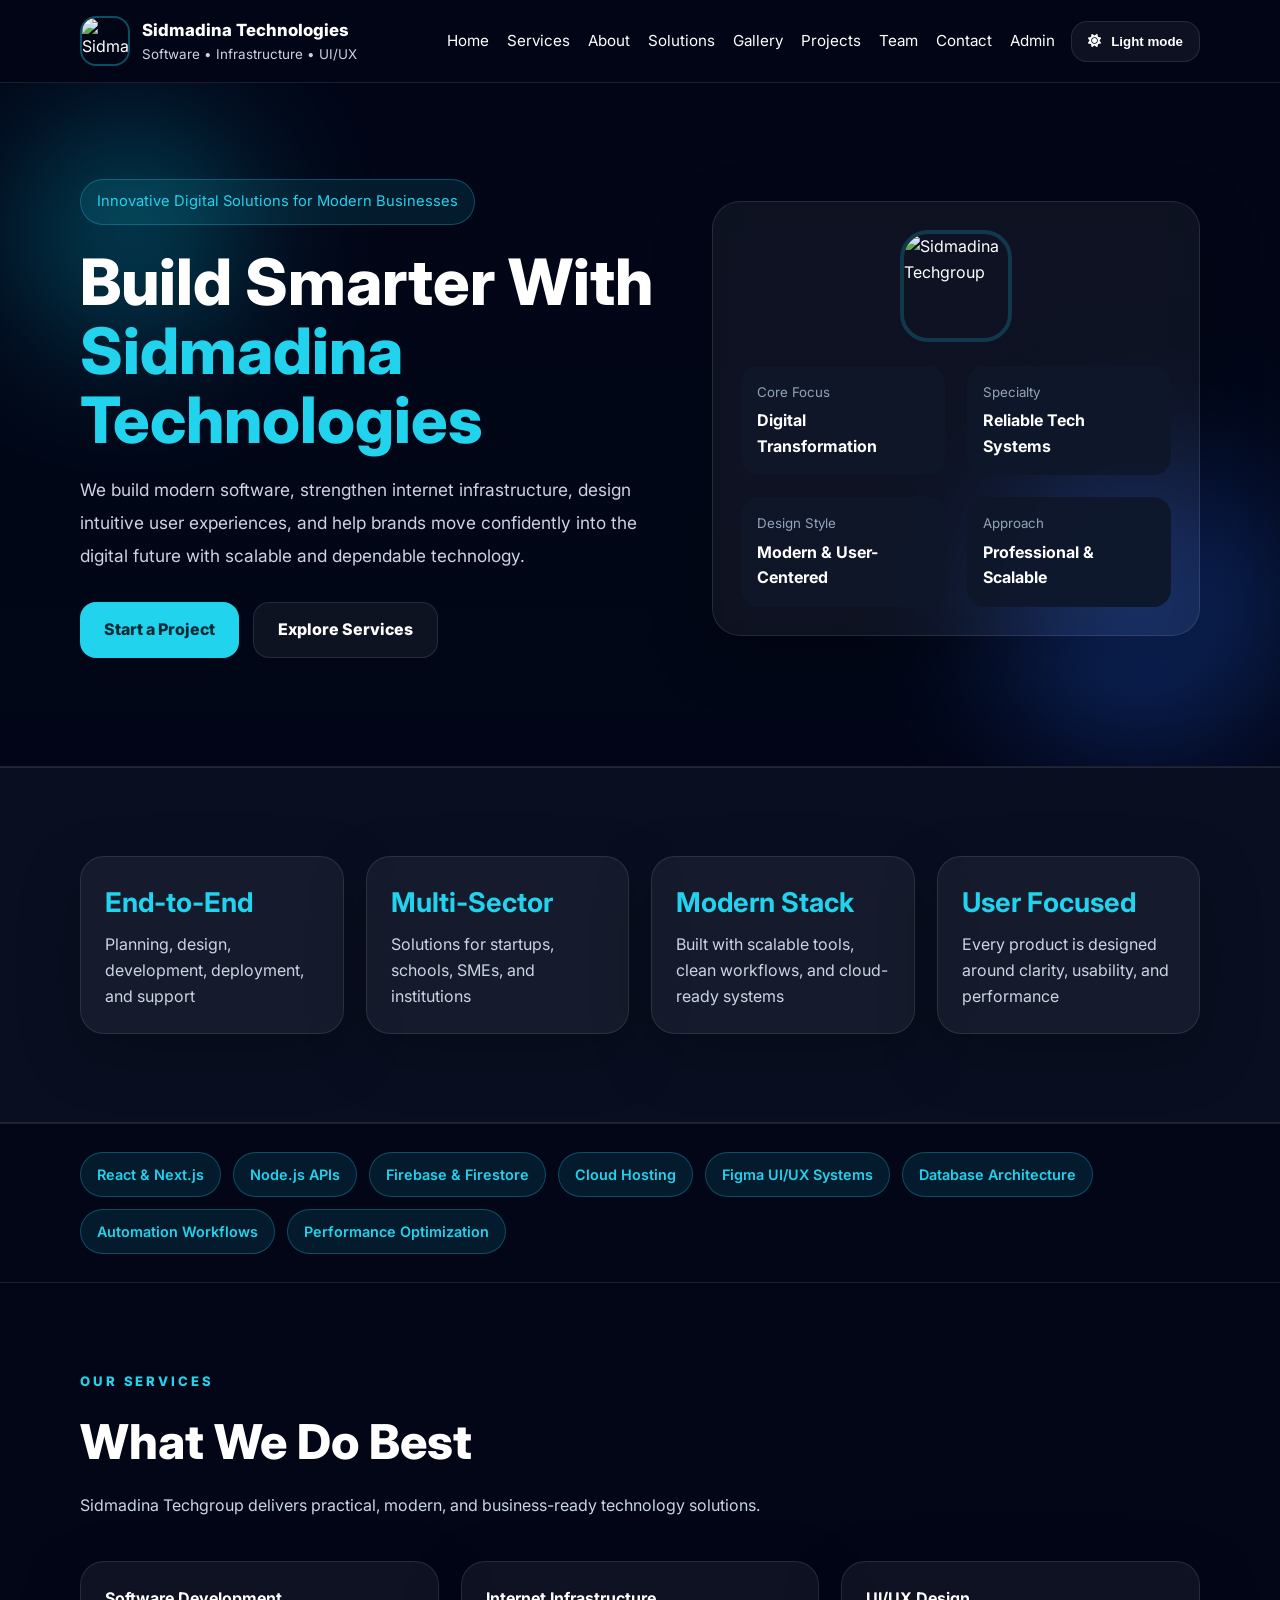
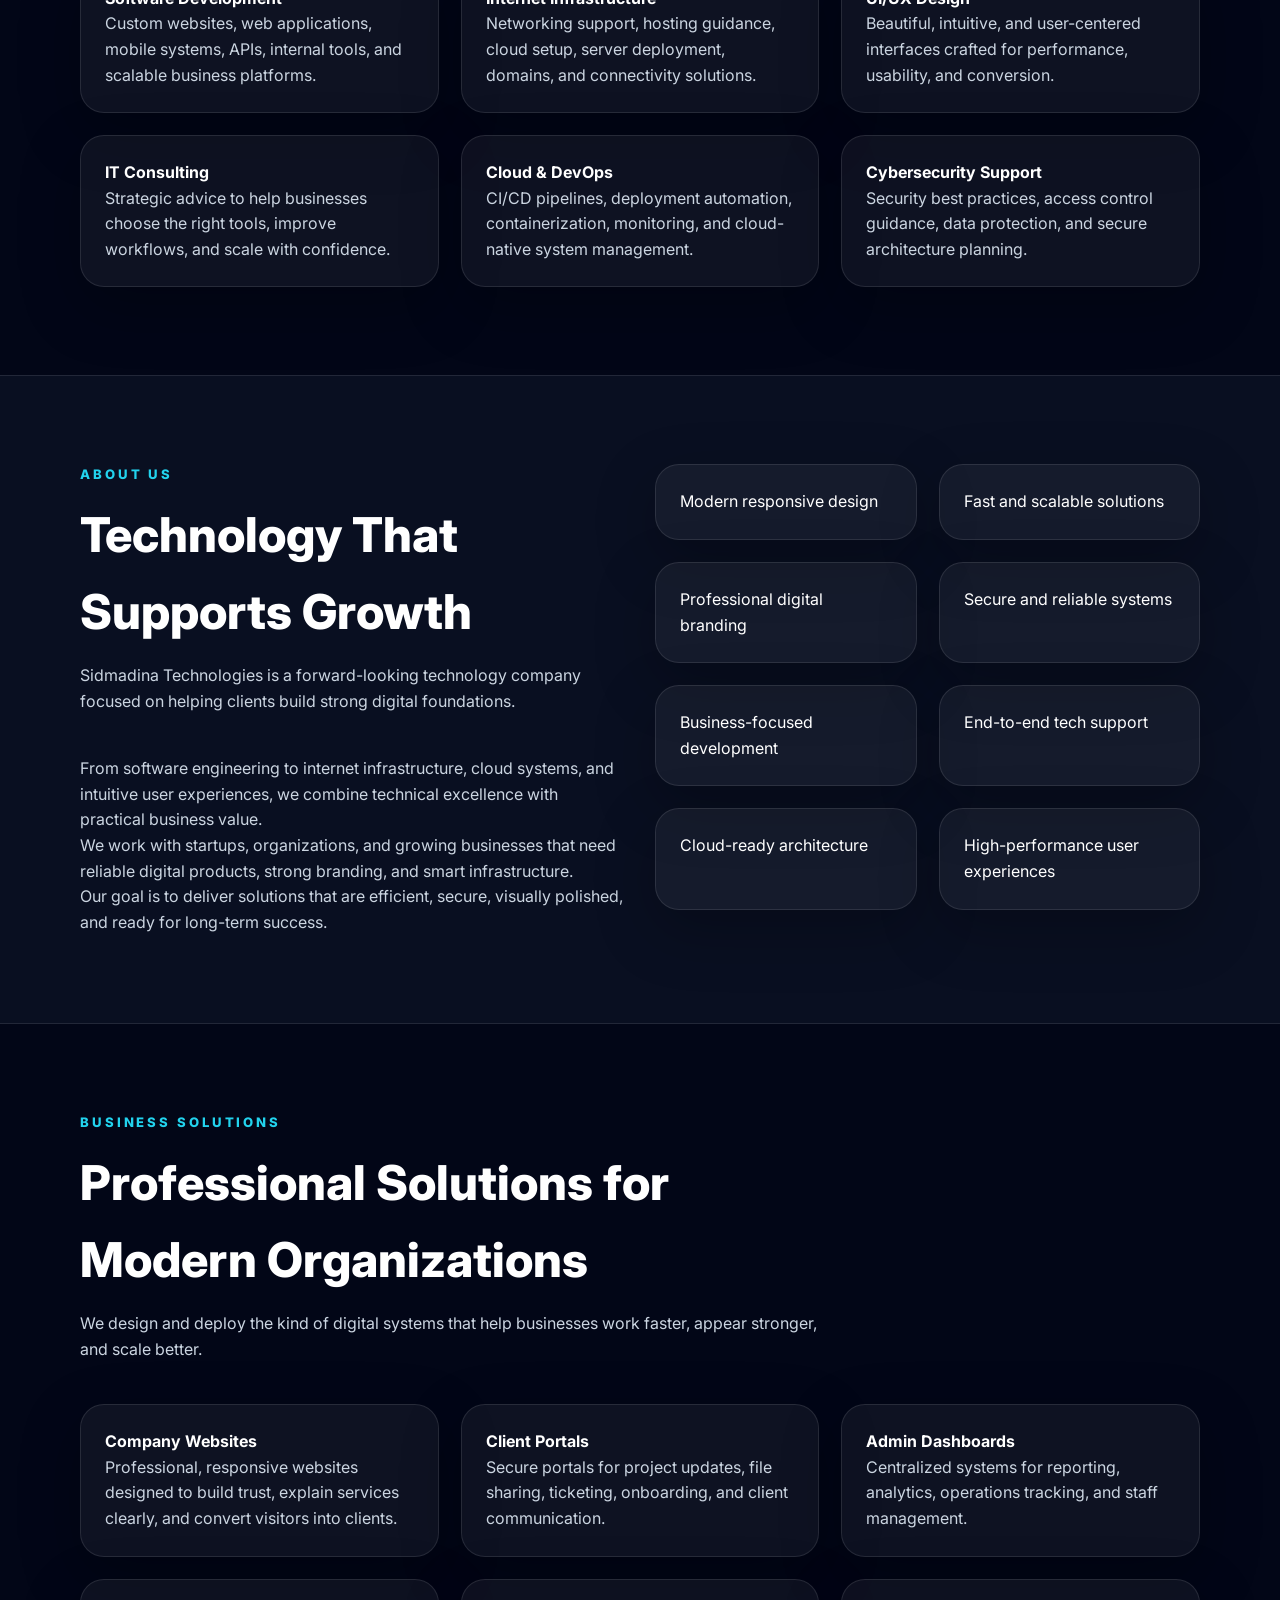
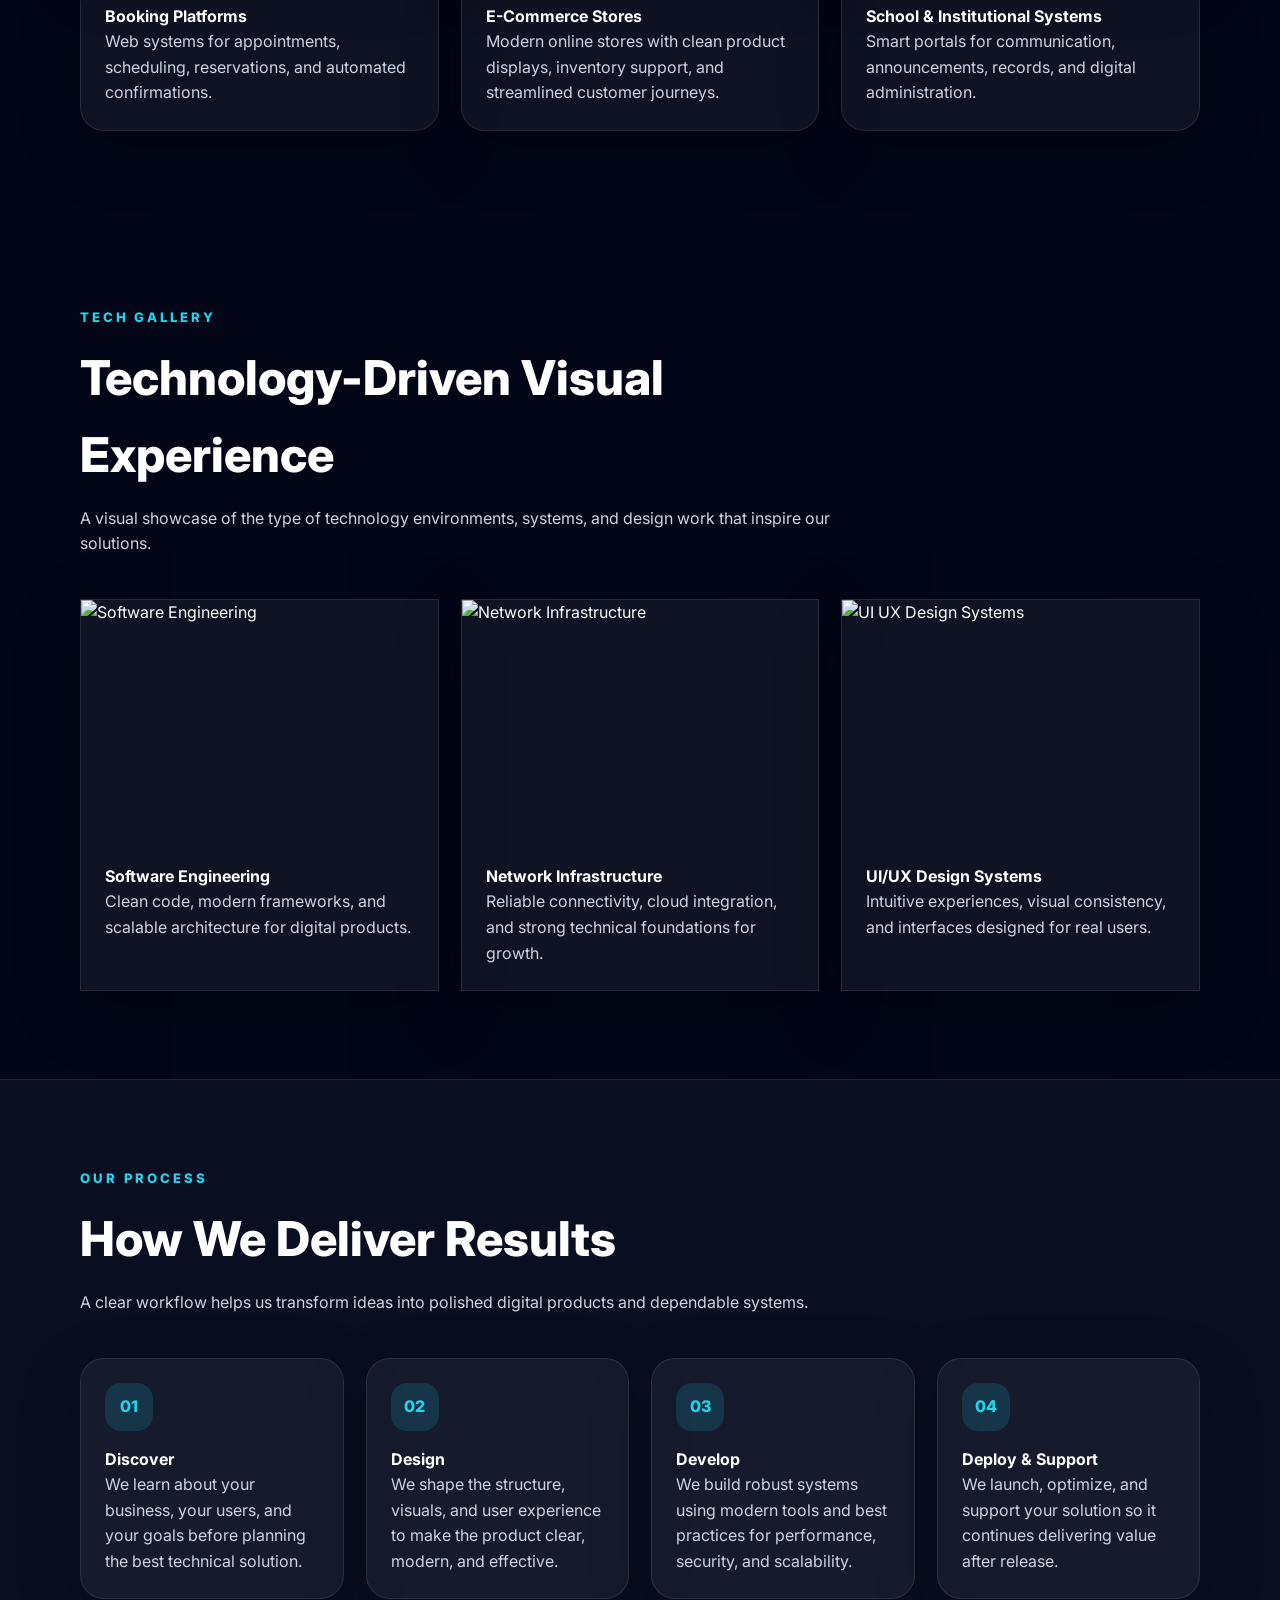
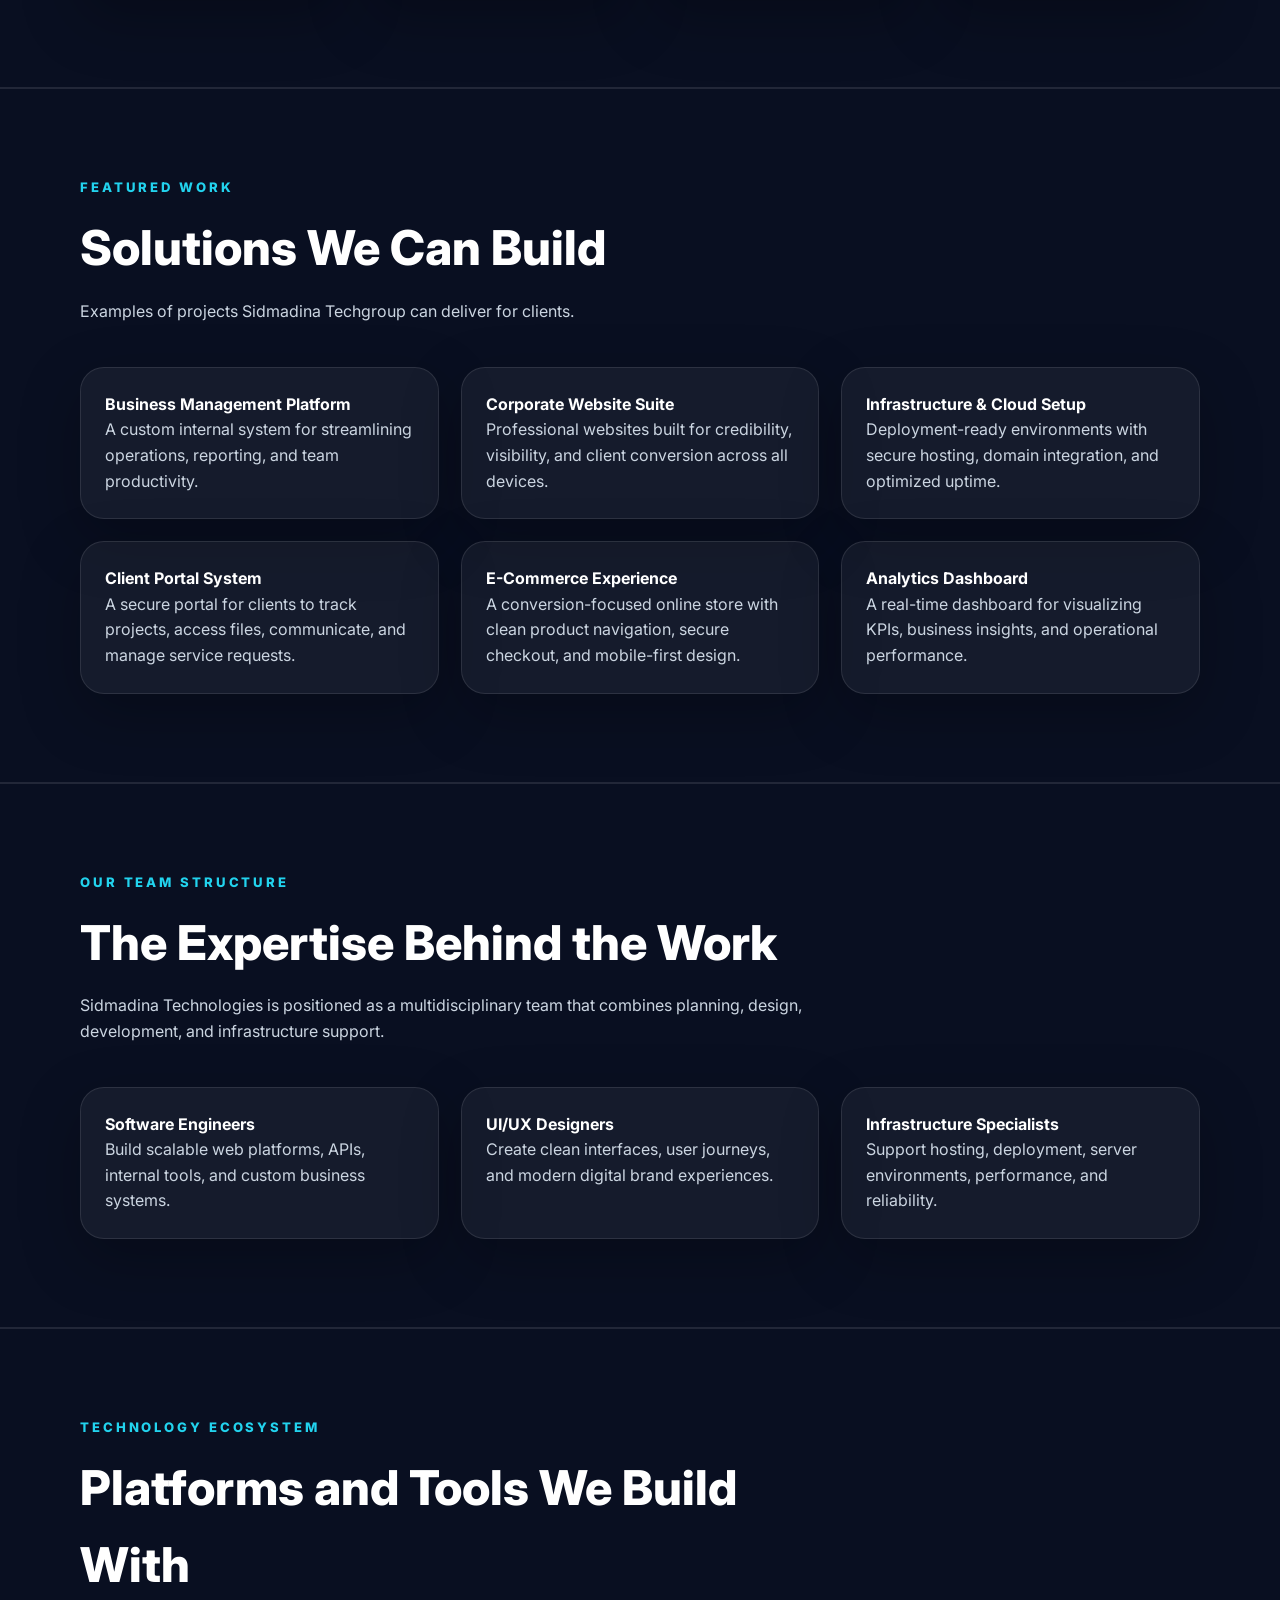
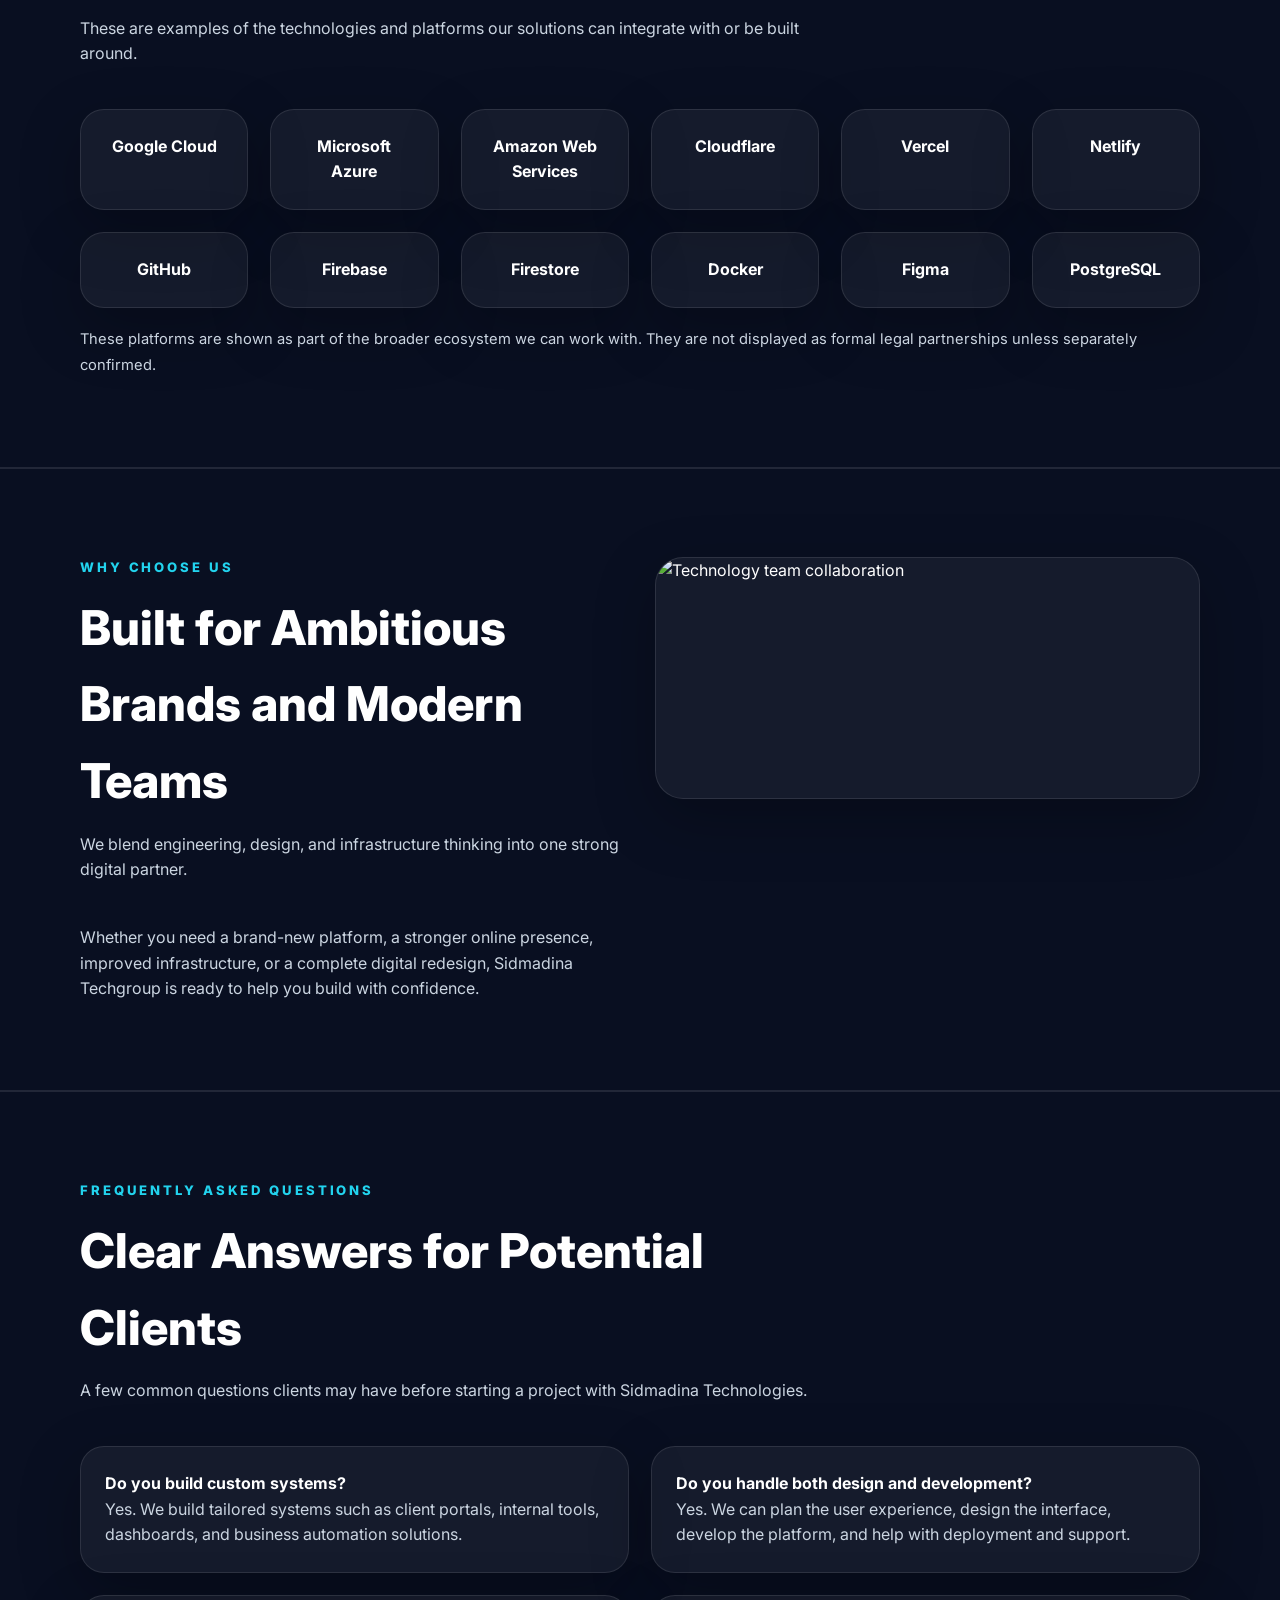
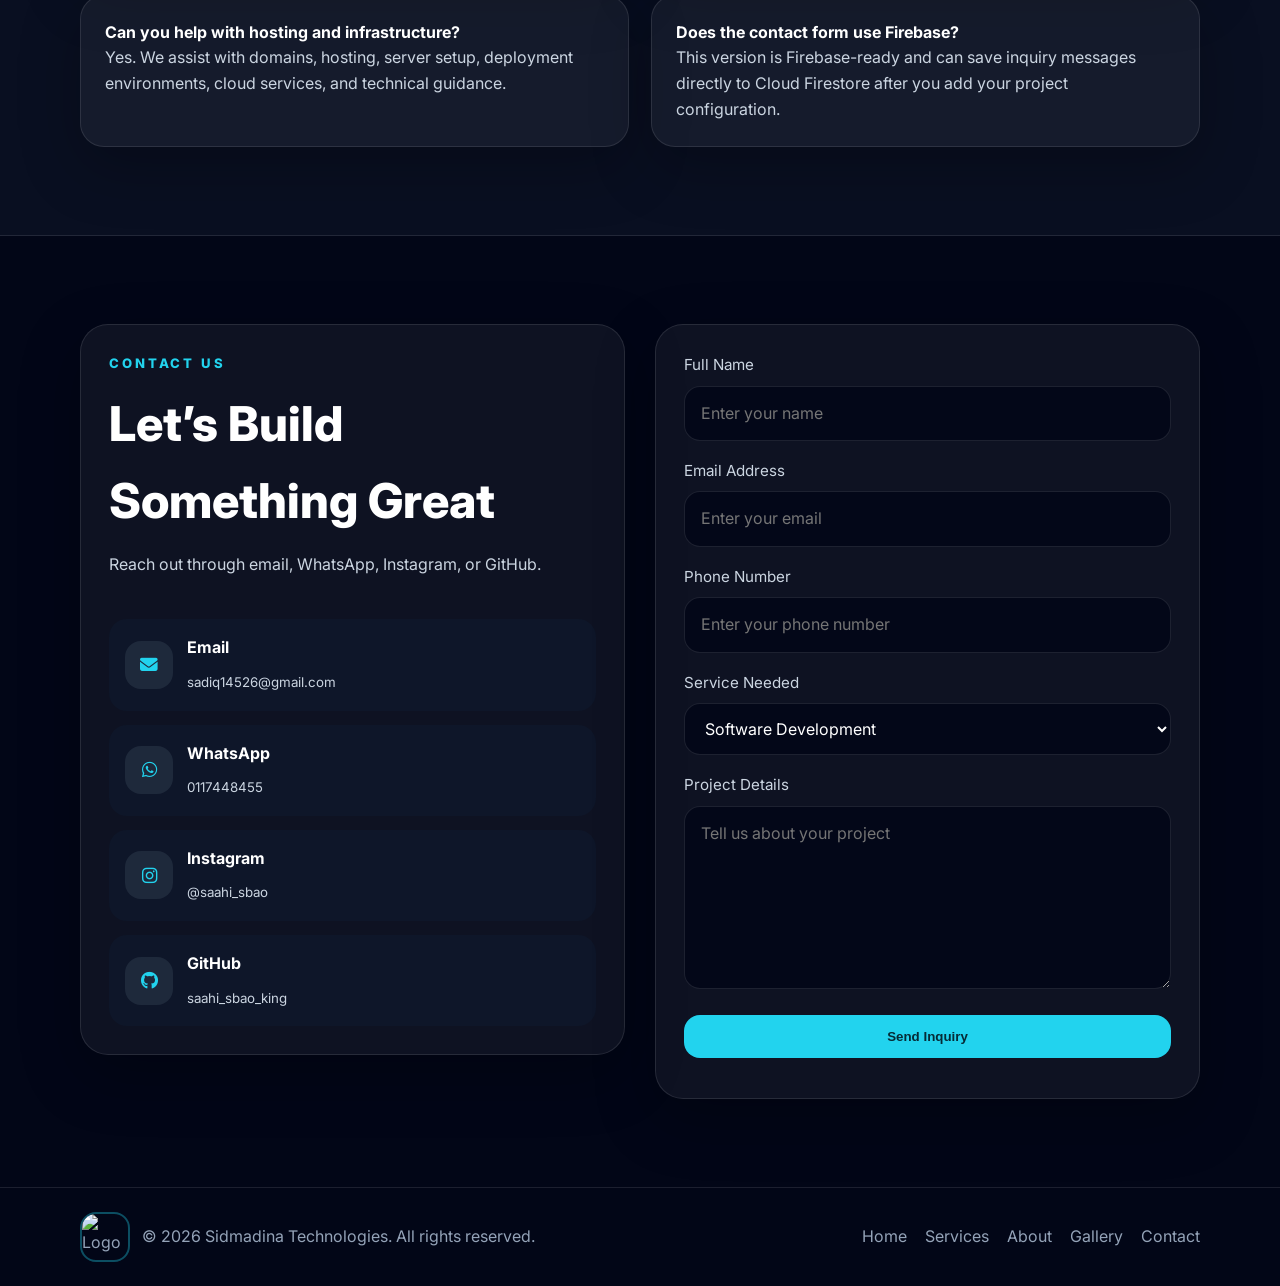
==== commit eb16245f: "Update logo image URLs in index.html" ====
--- a/index.html
+++ b/index.html
@@ -8,7 +8,7 @@
     name="description"
     content="Sidmadina Technologies offers software development, internet infrastructure, UI/UX design, cloud services, IT consulting, and digital transformation solutions."
   />
-  <link rel="icon" type="image/jpeg" href="https://res.cloudinary.com/dripd0ze7/image/upload/q_auto/f_auto/v1775666069/6123a426-76a9-4afc-a856-b50411d13853_zz9xn4.jpg" />
+  <link rel="icon" type="image/jpeg" href="https://res.cloudinary.com/dripd0ze7/image/upload/q_auto/f_auto/v1775823125/Sidmadina_Tech_Logo_p0yiye.png" />
   <link rel="preconnect" href="https://fonts.googleapis.com" />
   <link rel="preconnect" href="https://fonts.gstatic.com" crossorigin />
   <link href="https://fonts.googleapis.com/css2?family=Inter:wght@400;500;600;700;800&display=swap" rel="stylesheet" />
@@ -19,7 +19,7 @@
   <header>
     <div class="container navbar">
       <a href="#home" class="brand brand-link">
-        <img src="https://res.cloudinary.com/dripd0ze7/image/upload/q_auto/f_auto/v1775666069/6123a426-76a9-4afc-a856-b50411d13853_zz9xn4.jpg" alt="Sidmadina Techgroup logo" />
+        <img src="https://res.cloudinary.com/dripd0ze7/image/upload/q_auto/f_auto/v1775823125/Sidmadina_Tech_Logo_p0yiye.png" alt="Sidmadina Techgroup logo" />
         <div>
           <h1>Sidmadina Technologies</h1>
           <p class="brand-subtitle">Software • Infrastructure • UI/UX</p>
@@ -65,7 +65,7 @@
       </div>
 
       <div class="hero-card">
-        <img src="https://res.cloudinary.com/dripd0ze7/image/upload/q_auto/f_auto/v1775666069/6123a426-76a9-4afc-a856-b50411d13853_zz9xn4.jpg" alt="Sidmadina Techgroup" />
+        <img src="https://res.cloudinary.com/dripd0ze7/image/upload/q_auto/f_auto/v1775823125/Sidmadina_Tech_Logo_p0yiye.png" alt="Sidmadina Techgroup" />
         <div class="stats-grid">
           <div class="stat-box"><small>Core Focus</small><strong>Digital Transformation</strong></div>
           <div class="stat-box"><small>Specialty</small><strong>Reliable Tech Systems</strong></div>
@@ -362,7 +362,7 @@
   <footer>
     <div class="container footer-wrap">
       <div class="footer-brand">
-        <img src="https://res.cloudinary.com/dripd0ze7/image/upload/q_auto/f_auto/v1775666069/6123a426-76a9-4afc-a856-b50411d13853_zz9xn4.jpg" alt="Logo" />
+        <img src="https://res.cloudinary.com/dripd0ze7/image/upload/q_auto/f_auto/v1775823125/Sidmadina_Tech_Logo_p0yiye.png" alt="Logo" />
         <span>© 2026 Sidmadina Technologies. All rights reserved.</span>
       </div>
 
--- a/styles.css
+++ b/styles.css
@@ -87,6 +87,10 @@
   margin-bottom: 42px;
 }
 
+.admin-title-tight {
+  margin-bottom: 24px;
+}
+
 .mini {
   color: var(--accent);
   text-transform: uppercase;
@@ -119,7 +123,13 @@
 .brand-subtitle,
 .hero-text,
 .contact-form label,
-.form-status {
+.form-status,
+.admin-panel p,
+.inquiry-card p,
+.inquiry-meta,
+.admin-guard-notice,
+.admin-info-box p,
+.admin-form label {
   color: var(--muted);
 }
 
@@ -146,6 +156,15 @@
   gap: 12px;
 }
 
+.brand-link {
+  transition: transform 0.2s ease, opacity 0.2s ease;
+}
+
+.brand-link:hover {
+  transform: translateY(-2px);
+  opacity: 0.95;
+}
+
 .brand img,
 .footer-brand img {
   width: 50px;
@@ -209,6 +228,10 @@
   background: var(--hero-overlay), url("https://images.unsplash.com/photo-1518770660439-4636190af475?auto=format&fit=crop&w=1600&q=80") center/cover no-repeat;
 }
 
+.hero-admin {
+  background: var(--hero-overlay), url("https://images.unsplash.com/photo-1516321497487-e288fb19713f?auto=format&fit=crop&w=1600&q=80") center/cover no-repeat;
+}
+
 .glow,
 .glow-2 {
   position: absolute;
@@ -244,6 +267,10 @@
   color: var(--hero-text);
 }
 
+.admin-hero-grid {
+  min-height: 520px;
+}
+
 .tag,
 .tech-chip {
   display: inline-block;
@@ -276,7 +303,8 @@
   line-height: 1.9;
 }
 
-.btn-group {
+.btn-group,
+.admin-actions {
   display: flex;
   gap: 14px;
   flex-wrap: wrap;
@@ -287,6 +315,7 @@
   display: inline-flex;
   align-items: center;
   justify-content: center;
+  gap: 10px;
   padding: 14px 24px;
   border-radius: 16px;
   font-weight: 800;
@@ -320,8 +349,11 @@
 .contact-panel,
 .form-panel,
 .ecosystem-item,
-.industry-item,
-.feature-box {
+.feature-box,
+.admin-panel,
+.admin-stat-card,
+.inquiry-card,
+.admin-info-box {
   border: 1px solid var(--border);
   background: var(--bg-soft);
   box-shadow: var(--shadow);
@@ -333,10 +365,12 @@
 .project-card:hover,
 .process-card:hover,
 .ecosystem-item:hover,
-.industry-item:hover,
 .feature-box:hover,
 .highlight-card:hover,
-.value-card:hover {
+.value-card:hover,
+.admin-stat-card:hover,
+.inquiry-card:hover,
+.admin-info-box:hover {
   transform: translateY(-4px);
   border-color: rgba(34, 211, 238, 0.4);
 }
@@ -366,7 +400,10 @@
 .projects-grid,
 .ecosystem-grid,
 .faq-grid,
-.contact-grid {
+.contact-grid,
+.admin-login-grid,
+.admin-stats-grid,
+.inquiries-grid {
   display: grid;
   gap: 22px;
 }
@@ -375,13 +412,20 @@
   grid-template-columns: repeat(2, 1fr);
 }
 
+.stat-box,
+.contact-link,
+.admin-stat-card {
+  background: var(--bg-soft-2);
+}
+
 .stat-box {
-  background: var(--bg-soft-2);
   border-radius: 18px;
   padding: 16px;
 }
 
-.stat-box small {
+.stat-box small,
+.admin-stat-card small,
+.inquiry-meta {
   color: var(--muted-2);
   display: block;
   margin-bottom: 5px;
@@ -398,7 +442,11 @@
 .process-card,
 .project-card,
 .faq-card,
-.ecosystem-item {
+.ecosystem-item,
+.admin-panel,
+.admin-stat-card,
+.inquiry-card,
+.admin-info-box {
   border-radius: 24px;
   padding: 24px;
 }
@@ -438,7 +486,8 @@
 
 .about-grid,
 .why-grid,
-.contact-grid {
+.contact-grid,
+.admin-login-grid {
   display: grid;
   gap: 30px;
   grid-template-columns: 1fr 1fr;
@@ -446,7 +495,9 @@
 }
 
 .features-grid,
-.faq-grid {
+.faq-grid,
+.admin-stats-grid,
+.inquiries-grid {
   grid-template-columns: repeat(2, 1fr);
 }
 
@@ -507,7 +558,8 @@
 }
 
 .contact-panel,
-.form-panel {
+.form-panel,
+.admin-panel {
   border-radius: 28px;
   padding: 28px;
 }
@@ -523,7 +575,6 @@
   gap: 14px;
   padding: 16px;
   border-radius: 18px;
-  background: var(--bg-soft-2);
   transition: transform 0.2s ease, color 0.2s ease;
 }
 
@@ -545,12 +596,16 @@
   flex-shrink: 0;
 }
 
-.contact-details strong {
+.contact-details strong,
+.inquiry-card h4,
+.admin-panel h3,
+.admin-info-box h4 {
   display: block;
-  margin-bottom: 2px;
-}
-
-.contact-form label {
+  margin-bottom: 8px;
+}
+
+.contact-form label,
+.admin-form label {
   display: block;
   font-size: 0.95rem;
   margin-bottom: 8px;
@@ -558,7 +613,8 @@
 
 .contact-form input,
 .contact-form textarea,
-.contact-form select {
+.contact-form select,
+.admin-form input {
   width: 100%;
   margin-bottom: 18px;
   padding: 14px 16px;
@@ -572,7 +628,8 @@
 
 .contact-form input:focus,
 .contact-form textarea:focus,
-.contact-form select:focus {
+.contact-form select:focus,
+.admin-form input:focus {
   border-color: var(--accent);
 }
 
@@ -592,6 +649,19 @@
 
 .form-status.error {
   color: var(--danger);
+}
+
+.admin-guard-notice {
+  padding: 18px 20px;
+  border-radius: 18px;
+  border: 1px dashed var(--border);
+  background: var(--bg-soft);
+  margin-bottom: 24px;
+}
+
+.inquiry-card .message {
+  white-space: pre-wrap;
+  line-height: 1.8;
 }
 
 footer {
@@ -632,7 +702,8 @@
   .services-grid,
   .projects-grid,
   .values-grid,
-  .gallery-grid {
+  .gallery-grid,
+  .inquiries-grid {
     grid-template-columns: repeat(2, 1fr);
   }
 }
@@ -651,7 +722,10 @@
   .highlight-grid,
   .process-grid,
   .ecosystem-grid,
-  .stats-grid {
+  .stats-grid,
+  .admin-login-grid,
+  .admin-stats-grid,
+  .inquiries-grid {
     grid-template-columns: 1fr !important;
   }
 
